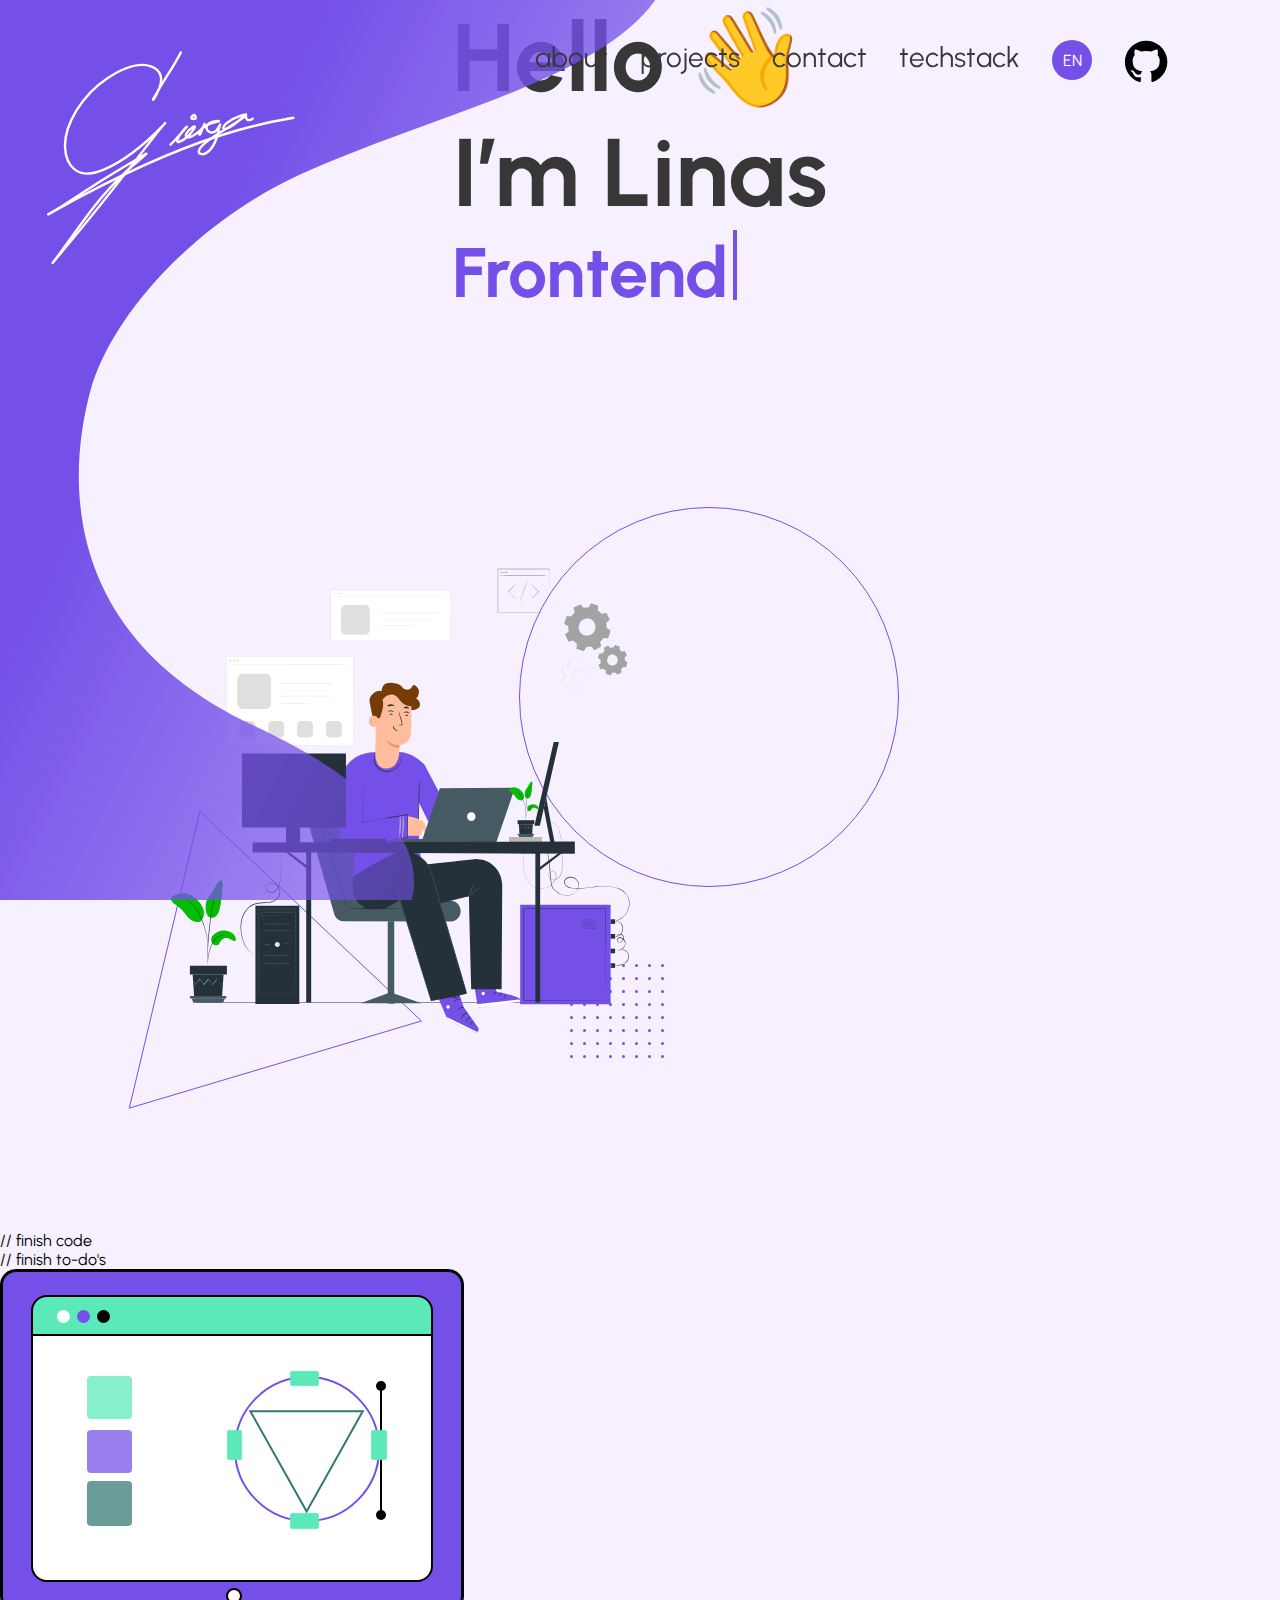
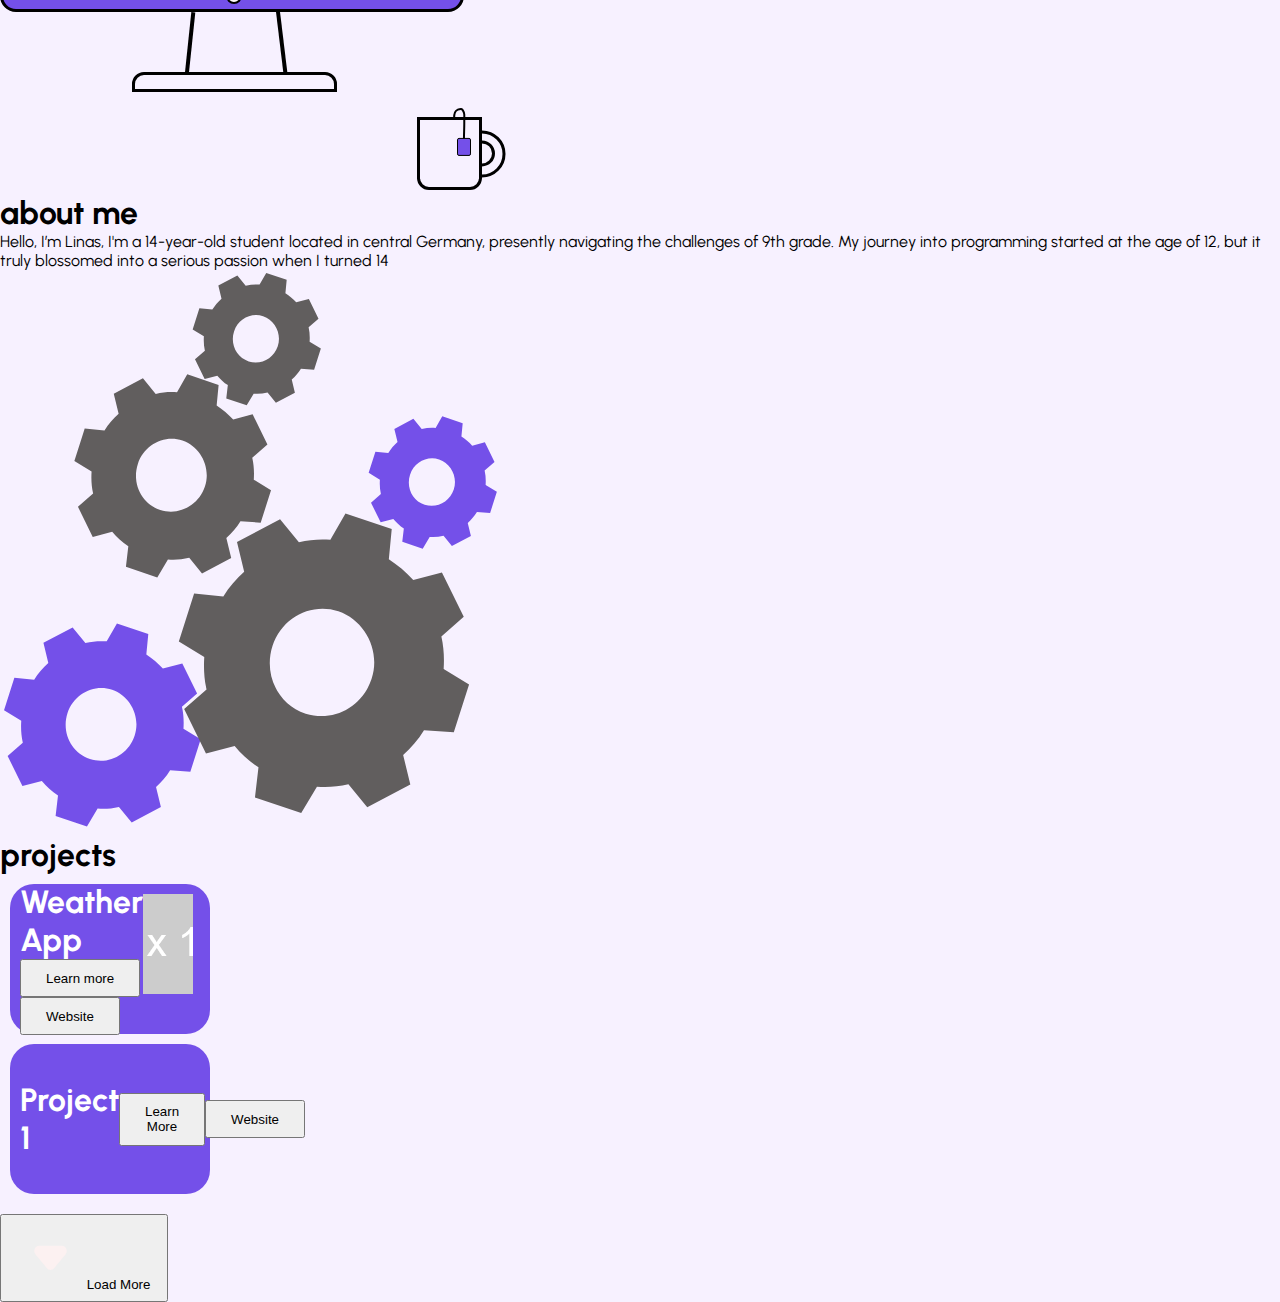
==== index.html @ 4120dc6c "fix" ====
<!DOCTYPE html>
<html lang="en">
<head>
    <meta charset="UTF-8">
    <meta name="viewport" content="width=device-width, initial-scale=1.0">
    <title>Linas Gierga</title>
    <link rel="stylesheet" href="/src/style.css">
    <link rel="stylesheet" href="/src/styles/projectSection.css">
</head>
<body>
    <svg class="backgroundSvg" xmlns="http://www.w3.org/2000/svg" width="790" height="1080" viewBox="0 0 790 1080" fill="none">
        <path d="M0 1130V730.173V-4H789.075C723.975 95.75 510.3 140.375 357.525 210.725C231.068 268.955 131.598 381.875 108.15 470.075C84.7029 558.275 63.0005 758.09 304.5 870.65C546 983.21 510.65 1089.23 460.95 1130H0Z" fill="url(#paint0_linear_227_18)"/>
        <defs>
          <linearGradient id="paint0_linear_227_18" x1="304.5" y1="165.05" x2="1593.38" y2="798.725" gradientUnits="userSpaceOnUse">
            <stop stop-color="#7450E9"/>
            <stop offset="1" stop-color="#7450E9" stop-opacity="0"/>
          </linearGradient>
        </defs>
      </svg>
    <header class="head">
        <nav class="navbar">
            <div class="logo">
                <svg width="310" height="267" viewBox="0 0 310 267" fill="none" xmlns="http://www.w3.org/2000/svg">
                    <path d="M167.271 1.67548C159.234 17.7481 148.568 32.6499 139.593 48.217C137.993 50.9913 135.895 57.5998 133.378 60.1169C129.722 63.7732 138.491 51.0887 140.386 46.2778C144.887 34.8528 143.086 23.5579 130.117 18.9963C111.531 12.459 89.5751 24.444 74.6724 34.422C59.3896 44.6546 46.905 57.9457 37.2761 73.6033C28.7449 87.4761 21.8382 103.567 22.5335 120.189C22.9638 130.473 26.2037 141.547 34.786 148.132C45.6706 156.483 60.413 152.877 71.7636 147.955C99.3915 135.976 123.402 115.205 144.264 93.833C145.406 92.6641 148.632 88.9727 147.526 90.1749C140.97 97.3014 135.141 105.206 129.235 112.851C90.4915 163.004 51.2252 212.651 10.1709 260.938C9.19803 262.082 8.2429 263.241 7.28413 264.397C5.80034 266.187 10.1784 260.758 11.5593 258.888C27.1381 237.793 41.9607 216.149 58.1008 195.466C71.623 178.139 86.2665 162.166 102.439 147.294C109.337 140.951 117.073 135.361 123.814 128.871C126.533 126.255 117.107 132.338 113.854 134.248C92.2403 146.942 70.8422 159.985 49.7709 173.562C34.5602 183.363 19.6633 193.759 3.91251 202.694C-8.41031 209.685 28.7204 189.001 41.2207 182.333C104.231 148.72 169.386 118.511 238.273 98.9456C259.609 92.8859 281.394 87.8939 303.281 84.2691C313.803 82.5265 303.559 83.9379 300.945 84.181" stroke="white" stroke-width="3" stroke-linecap="round"/>
                    <path d="M154.395 116.854C161.183 110.567 167.227 103.412 173.31 96.4534C176.707 92.5687 173.564 95.4496 172.432 96.7729C169.176 100.578 165.729 104.782 163.597 109.346C162.542 111.605 161.649 114.639 165.131 113.468C169.69 111.934 173.588 109.067 176.937 105.671C179.15 103.428 181.15 100.988 182.928 98.3865C183.255 97.907 185.162 95.5187 184.909 94.6322C184.388 92.8083 177.61 98.7584 177.192 99.2172C175.923 100.611 171.616 105.383 174.62 107.093C178.263 109.167 183.664 105.338 186.379 103.339C189.921 100.73 195.839 96.217 196.923 91.5488C197.417 89.421 194.962 95.4574 194.127 97.4759C193.39 99.257 192.608 103.122 190.948 104.329C189.663 105.264 190.678 100.941 190.692 100.911C192.775 96.3139 198.382 93.3307 202.706 91.2932C206.526 89.4927 210.54 88.8384 214.56 87.7146C216.526 87.1649 211.192 87.4715 210.981 87.491C207.425 87.8194 203.378 89.0227 200.933 91.7885C198.311 94.7533 199.287 98.7413 202.53 100.751C205.795 102.773 209.166 101.398 211.78 98.9936C213.767 97.1655 217.255 89.7518 216.317 92.2837C214.703 96.6411 214.249 101.516 212.914 105.975C210.452 114.202 206.329 123.654 198.233 127.798C194.831 129.539 187.863 129.271 190.213 123.596C191.95 119.399 196.219 115.992 199.607 113.244C205.164 108.736 211.256 104.912 217.308 101.118C225.854 95.76 234.603 90.6647 242.869 84.8709C243.319 84.5552 248.34 81.5765 247.981 80.1741C247.637 78.8268 242.394 80.7277 242.23 80.7811C236.063 82.7913 230.092 86.0893 224.848 89.8873C223.353 90.9707 216.78 97.6461 222.979 97.2362C228.381 96.8791 233.984 91.8157 237.917 88.5773C240.832 86.1766 243.579 83.5832 246.32 80.9888C247.017 80.3291 248.292 78.3027 248.588 79.2155C249.261 81.2844 247.924 83.7826 250.09 85.4461C252.697 87.4482 255.004 85.9555 257.056 84.3597" stroke="white" stroke-width="3" stroke-linecap="round"/>
                    <path d="M184.252 79.7382C182.867 80.113 181.266 81.191 180.563 82.4711C179.379 84.6312 182.834 84.9303 184.089 84.7305C186.676 84.3184 186.195 82.1652 184.856 80.6436" stroke="white" stroke-width="3" stroke-linecap="round"/>
                </svg>
                                        
            </div>
            <div class="navRight">
                <ul class="navbarList">
                    <li class="navbarItem">
                        <a href="" class="navbarLink">
                            about
                        </a>
                    </li>
                    <li class="navbarItem">
                        <a href="" class="navbarLink">
                            projects
                        </a>
                    </li>
                    <li class="navbarItem">
                        <a href="" class="navbarLink">
                            contact
                        </a>
                    </li>
                    <li class="navbarItem">
                        <a href="" class="navbarLink">
                            techstack
                        </a>
                    </li>
                </ul>
                <div class="languageChangeBtn">
                    <span>EN</span>
                </div>
                <div class="github">
                    <svg xmlns="http://www.w3.org/2000/svg" width="44" height="43" viewBox="0 0 44 43" fill="none">
                        <path d="M22.1138 0.636353C17.068 0.636562 12.1868 2.43222 8.34375 5.70203C4.5007 8.97184 1.94652 13.5024 1.13824 18.4831C0.329954 23.4638 1.32032 28.5696 3.93211 32.887C6.54391 37.2043 10.6067 40.4514 15.3936 42.0473C16.4561 42.2332 16.8545 41.5958 16.8545 41.0379C16.8545 40.5332 16.8279 38.8598 16.8279 37.0801C11.4888 38.0629 10.1076 35.7786 9.68258 34.5833C9.21099 33.4208 8.46341 32.3905 7.50445 31.5817C6.7607 31.1832 5.6982 30.2004 7.47787 30.1739C8.15742 30.2476 8.80918 30.4841 9.37792 30.8632C9.94666 31.2424 10.4156 31.7531 10.7451 32.352C11.0357 32.8741 11.4265 33.3337 11.8951 33.7045C12.3637 34.0753 12.9008 34.35 13.4758 34.5129C14.0507 34.6757 14.6521 34.7236 15.2456 34.6536C15.839 34.5836 16.4128 34.3972 16.9341 34.1051C17.0261 33.0248 17.5075 32.0147 18.2888 31.263C13.5607 30.7317 8.62008 28.8988 8.62008 20.7708C8.59022 18.6588 9.36953 16.6155 10.7982 15.0599C10.1486 13.2243 10.2246 11.21 11.0107 9.4286C11.0107 9.4286 12.7903 8.87077 16.8545 11.6067C20.3316 10.6504 24.0023 10.6504 27.4795 11.6067C31.5435 8.84423 33.3232 9.4286 33.3232 9.4286C34.1094 11.2099 34.1855 13.2243 33.5357 15.0599C34.9687 16.6129 35.7487 18.658 35.7138 20.7708C35.7138 28.9254 30.7466 30.7317 26.0185 31.263C26.5256 31.777 26.9162 32.3941 27.1637 33.0724C27.4112 33.7508 27.5098 34.4744 27.4529 35.1942C27.4529 38.0365 27.4263 40.3207 27.4263 41.038C27.4263 41.5958 27.8247 42.2599 28.8872 42.0474C33.6657 40.4384 37.7168 37.1837 40.3175 32.8642C42.9181 28.5447 43.8991 23.4415 43.0852 18.4656C42.2713 13.4897 39.7156 8.96502 35.8742 5.69919C32.0328 2.43336 27.1558 0.638977 22.1138 0.636353Z" fill="black"/>
                      </svg>
                </div>
            </div>
        </nav>
    </header>
    <div class="hero">
        <div class="description">
            <h1>Hello 👋</h1>
            <h1>I’m Linas</h1>
            <div class="dynamicTextWrapper">
                <h3 id="dynamicText"></h3>
                <div id="cursor"></div>
            </div>
        </div>        
        </div>
        <div class="vectorPerson">
            <svg width="899" height="724" viewBox="0 0 899 724" fill="none" xmlns="http://www.w3.org/2000/svg">
                <circle cx="709" cy="190" r="189.5" stroke="#7450E9"/>
                <path d="M421.435 513.965L129.319 601.122L199.897 304.563L421.435 513.965Z" stroke="#7450E9"/>
                <g clip-path="url(#clip0_275_212)">
                <mask id="mask0_275_212" style="mask-type:luminance" maskUnits="userSpaceOnUse" x="157" y="28" width="507" height="527">
                <path d="M664 28.367H157V554.633H664V28.367Z" fill="white"/>
                </mask>
                <g mask="url(#mask0_275_212)">
                <path d="M226.307 149.777H353.26V237.979H226.307V149.777Z" fill="white"/>
                <path d="M353.361 238.084V236.505V231.874V214.086C353.361 198.719 353.26 176.721 353.26 149.882L353.462 150.092H226.51L226.712 149.882V238.084L226.51 237.874L317.972 237.979L344.134 238.084H351.13H352.955H353.564H351.232H344.235L318.175 238.189L226.611 238.295H226.408V238.084V149.882V149.671H226.611H353.564H353.767V149.882C353.767 176.827 353.665 198.93 353.665 214.192V231.874V236.505C353.665 237.558 353.361 238.084 353.361 238.084Z" fill="#DFDFDF"/>
                <path d="M226.307 157.671C226.307 157.565 254.699 157.46 289.784 157.46C324.868 157.46 353.26 157.565 353.26 157.671C353.26 157.776 324.868 157.881 289.784 157.881C254.699 157.881 226.307 157.776 226.307 157.671Z" fill="#DFDFDF"/>
                <path d="M231.377 153.671C231.377 154.302 230.972 154.723 230.363 154.723C229.755 154.723 229.349 154.302 229.349 153.671C229.349 153.039 229.755 152.618 230.363 152.618C230.972 152.618 231.377 153.145 231.377 153.671Z" fill="#DFDFDF"/>
                <path d="M233.81 152.618C234.37 152.618 234.824 153.09 234.824 153.671C234.824 154.252 234.37 154.723 233.81 154.723C233.251 154.723 232.796 154.252 232.796 153.671C232.796 153.09 233.251 152.618 233.81 152.618Z" fill="#DFDFDF"/>
                <path d="M238.272 153.671C238.272 154.302 237.867 154.723 237.258 154.723C236.65 154.723 236.244 154.302 236.244 153.671C236.244 153.039 236.65 152.618 237.258 152.618C237.867 152.618 238.272 153.145 238.272 153.671Z" fill="#DFDFDF"/>
                <path d="M237.258 172.828C237.258 169.514 239.945 166.828 243.258 166.828H265.126C268.44 166.828 271.126 169.514 271.126 172.828V195.982C271.126 199.296 268.44 201.982 265.126 201.982H243.258C239.945 201.982 237.258 199.296 237.258 195.982V172.828Z" fill="#DFDFDF"/>
                <path d="M335.919 176.827C335.919 176.932 322.737 177.037 306.412 177.037C290.086 177.037 276.904 176.932 276.904 176.827C276.904 176.721 290.086 176.616 306.412 176.616C322.737 176.616 335.919 176.721 335.919 176.827Z" fill="#DFDFDF"/>
                <path d="M335.919 183.352C335.919 183.458 322.737 183.563 306.412 183.563C290.086 183.563 276.904 183.458 276.904 183.352C276.904 183.247 290.086 183.142 306.412 183.142C322.737 183.142 335.919 183.247 335.919 183.352Z" fill="#DFDFDF"/>
                <path d="M335.919 189.878C335.919 189.983 322.737 190.089 306.412 190.089C290.086 190.089 276.904 189.983 276.904 189.878C276.904 189.773 290.086 189.668 306.412 189.668C322.737 189.668 335.919 189.773 335.919 189.878Z" fill="#DFDFDF"/>
                <path d="M311.787 196.404C311.382 196.509 310.875 196.509 310.368 196.509L306.616 196.614C303.473 196.614 299.112 196.72 294.347 196.72C289.581 196.72 285.221 196.72 281.976 196.614L278.224 196.509C277.717 196.509 277.311 196.509 276.906 196.404C277.311 196.299 277.818 196.299 278.224 196.299L281.976 196.193C285.119 196.088 289.479 196.088 294.347 196.088C299.214 196.088 303.473 196.088 306.616 196.193L310.368 196.299C310.875 196.299 311.382 196.299 311.787 196.404Z" fill="#DFDFDF"/>
                <path d="M239.388 217.876C239.388 215.667 241.179 213.876 243.388 213.876H251.307C253.517 213.876 255.307 215.667 255.307 217.876V226.401C255.307 228.61 253.517 230.401 251.307 230.401H243.388C241.179 230.401 239.388 228.61 239.388 226.401V217.876Z" fill="#DFDFDF"/>
                <path d="M268.287 217.876C268.287 215.667 270.077 213.876 272.287 213.876H280.206C282.416 213.876 284.206 215.667 284.206 217.876V226.401C284.206 228.61 282.416 230.401 280.206 230.401H272.287C270.077 230.401 268.287 228.61 268.287 226.401V217.876Z" fill="#DFDFDF"/>
                <path d="M297.084 217.876C297.084 215.667 298.875 213.876 301.084 213.876H309.004C311.213 213.876 313.004 215.667 313.004 217.876V226.401C313.004 228.61 311.213 230.401 309.004 230.401H301.084C298.875 230.401 297.084 228.61 297.084 226.401V217.876Z" fill="#DFDFDF"/>
                <path d="M325.983 217.876C325.983 215.667 327.774 213.876 329.983 213.876H337.903C340.112 213.876 341.903 215.667 341.903 217.876V226.401C341.903 228.61 340.112 230.401 337.903 230.401H329.983C327.774 230.401 325.983 228.61 325.983 226.401V217.876Z" fill="#DFDFDF"/>
                <path d="M584.655 171.827C584.553 172.353 584.25 172.88 583.946 173.301C582.525 175.511 579.99 176.564 577.455 176.143C576.341 175.932 575.224 175.406 574.313 174.564C573.806 174.143 573.398 173.616 573.095 173.09C572.688 172.459 572.487 171.827 572.285 171.196C571.878 169.827 571.98 168.249 572.487 166.88C572.994 165.512 573.905 164.354 575.123 163.617C575.73 163.196 576.341 162.986 576.948 162.775C577.557 162.565 578.166 162.565 578.876 162.565C581.106 162.67 583.133 163.933 584.349 165.933C585.161 167.196 585.466 168.775 585.263 170.354C585.059 170.88 584.857 171.406 584.655 171.827C584.655 171.827 584.857 171.301 584.96 170.248C585.06 168.775 584.757 167.301 584.046 166.038C582.932 164.144 580.903 162.986 578.772 162.986C578.165 162.986 577.557 163.091 576.948 163.196C573.603 164.144 571.674 167.722 572.588 171.196C572.791 171.827 572.994 172.459 573.399 172.985C573.703 173.511 574.11 174.037 574.515 174.458C576.138 175.932 578.369 176.458 580.397 175.827C581.815 175.406 583.031 174.564 583.842 173.301C584.147 172.88 584.453 172.353 584.655 171.827Z" fill="#DFDFDF"/>
                <path d="M587.87 157.469L587.881 157.261L588.019 156.537L588.559 153.853L588.553 153.957C587.168 153.353 585.29 152.511 583.119 151.444L583.22 151.45L581.046 154.456L581.041 154.56L580.94 154.554C579.635 154.373 578.324 154.296 577.104 154.432L577.003 154.426L577.008 154.323L575.044 151.177L575.246 151.189L569.675 153.37L569.782 153.272L570.303 156.959L570.298 157.063L570.192 157.16C569.141 157.935 568.187 158.818 567.423 159.924L567.317 160.022L567.216 160.016C566.118 159.741 564.913 159.567 563.714 159.288L563.921 159.196L561.515 164.8L561.424 164.586L564.343 166.847L564.439 166.956L564.434 167.061C564.265 168.409 564.201 169.659 564.335 171.025L564.329 171.128L564.223 171.228L561.189 173.243L561.2 173.034L563.335 178.802L563.139 178.685C564.258 178.543 565.484 178.3 566.704 178.164L566.805 178.17L566.9 178.28C567.654 179.369 568.514 180.36 569.586 181.153L569.676 181.367L569.671 181.473L569.666 181.577L569.655 181.785L569.528 182.3L569.38 183.23L569.084 185.095L568.993 184.88L574.433 187.289L574.226 187.381L576.4 184.374L576.506 184.277L576.607 184.283C577.912 184.463 579.122 184.534 580.443 184.403L580.544 184.409L580.639 184.52L582.604 187.664L582.407 187.549C584.365 186.829 586.222 186.102 587.978 185.368L587.866 185.571L587.345 181.883L587.35 181.78L587.456 181.681C588.506 180.907 589.461 180.024 590.225 178.919L590.331 178.821L590.431 178.827C591.631 179.107 592.83 179.385 593.933 179.555L593.727 179.647L596.133 174.042L596.223 174.258L593.304 171.997L593.203 171.991L593.209 171.886C593.378 170.537 593.446 169.183 593.308 167.921L593.313 167.818L593.414 167.824L596.448 165.809L596.443 165.913L594.307 160.145L594.408 160.151C592.981 160.381 591.761 160.517 590.843 160.672C590.28 159.805 589.611 159.033 588.937 158.367L588.359 157.811L587.87 157.469L588.168 157.591C588.263 157.7 588.46 157.817 588.751 158.043C589.526 158.715 590.195 159.486 590.763 160.251L590.662 160.245C591.681 160.096 592.8 159.953 594.228 159.723L594.127 159.717L594.122 159.82L596.257 165.588L596.252 165.691L596.146 165.791L593.111 167.806L593.218 167.708C593.351 169.074 593.282 170.428 593.113 171.775L593.018 171.666L595.937 173.927L596.032 174.036L596.027 174.142L593.62 179.746L593.615 179.85L593.514 179.844C592.416 179.57 591.212 179.396 590.012 179.116L590.118 179.018C589.254 180.116 588.299 181 587.249 181.774L587.36 181.572L587.882 185.259L587.877 185.362L587.771 185.462L582.201 187.641L582.094 187.74L581.999 187.629L580.034 184.485L580.231 184.6C578.91 184.732 577.599 184.655 576.294 184.474L576.501 184.38L574.327 187.387L574.221 187.486L574.12 187.48L568.686 184.966L568.585 184.96L568.59 184.857L568.887 182.994L569.035 182.062L569.162 181.547L569.172 181.338L569.178 181.235L569.183 181.129C569.363 181.559 569.178 181.235 569.273 181.344C568.307 180.452 567.346 179.454 566.598 178.262L566.794 178.377C565.574 178.514 564.348 178.756 563.229 178.899L563.027 178.887L562.932 178.778L560.797 173.01L560.701 172.901L560.807 172.802C561.852 172.133 562.902 171.358 563.841 170.787L563.73 170.99C563.597 169.624 563.665 168.269 563.834 166.92L563.924 167.136L561.005 164.875L560.91 164.765L560.915 164.659L563.322 159.055L563.327 158.952L563.428 158.958C564.627 159.237 565.826 159.515 566.93 159.686L566.723 159.777C567.587 158.68 568.542 157.795 569.592 157.022L569.486 157.119L568.965 153.432L568.97 153.328L569.071 153.334C571.028 152.614 572.885 151.887 574.641 151.153L574.742 151.159L574.837 151.27L576.802 154.415L576.701 154.409C578.022 154.278 579.332 154.355 580.638 154.537L580.537 154.531L582.711 151.524L582.716 151.42L582.817 151.426L588.246 154.042L588.347 154.048L587.806 156.734L587.669 157.457L587.87 157.469Z" fill="#DFDFDF"/>
                <path d="M606.05 163.83C605.111 163.258 604.262 162.473 603.615 161.675L600.723 162.471L598.47 157.902L600.795 155.886C600.536 154.751 600.483 153.709 600.526 152.557L597.922 151.04L599.494 146.14L602.438 146.386C602.996 145.412 603.76 144.531 604.535 143.86L603.778 140.873L608.209 138.523L610.15 140.918C611.248 140.644 612.256 140.585 613.37 140.623L614.952 137.918L619.684 139.52L619.434 142.565C620.372 143.137 621.221 143.924 621.868 144.721L624.76 143.924L627.013 148.493L624.688 150.511C624.948 151.644 625 152.686 624.957 153.837L627.562 155.357L625.989 160.255L623.045 160.011C622.487 160.983 621.718 161.759 620.948 162.537L621.705 165.521L617.274 167.871L615.334 165.479C614.235 165.753 613.227 165.812 612.113 165.772L610.531 168.477L605.799 166.874L606.05 163.83ZM610.827 158.325C613.607 159.312 616.658 157.669 617.524 154.797C618.491 151.92 616.916 148.773 614.142 147.891C611.362 146.906 608.311 148.547 607.445 151.419C606.478 154.297 607.946 157.345 610.827 158.325Z" fill="#A3A3A3"/>
                <path d="M576.959 136.855C575.495 135.897 574.223 134.718 573.146 133.423L568.556 134.632L565.063 127.524L568.645 124.388C568.254 122.634 568.169 120.969 568.281 119.185L564.213 116.709L566.657 109.042L571.331 109.499C572.265 107.98 573.412 106.659 574.67 105.54L573.52 100.803L580.414 97.1588L583.431 100.846C585.129 100.433 586.742 100.338 588.466 100.447L590.882 96.229L598.287 98.7202L597.824 103.554C599.288 104.512 600.555 105.586 601.732 106.876L606.322 105.666L609.816 112.774L606.233 115.909C606.625 117.663 606.709 119.329 606.597 121.112L610.665 123.59L608.221 131.255L603.452 130.91C602.518 132.428 601.371 133.748 600.113 134.866L601.263 139.606L594.369 143.249L591.352 139.561C589.654 139.975 588.041 140.07 586.317 139.962L583.8 144.184L576.395 141.694L576.959 136.855ZM584.513 128.262C588.931 129.674 593.559 127.208 595.052 122.732C596.544 118.256 594.074 113.386 589.751 111.864C585.332 110.452 580.704 112.918 579.212 117.394C577.724 121.974 580.094 126.849 584.513 128.262Z" fill="#A3A3A3"/>
                <path d="M531.418 91.8873C531.621 91.6768 531.724 91.4663 531.925 91.2558L533.446 89.677C534.766 88.3087 536.591 86.5194 538.619 84.5196V84.7301C536.591 82.7303 534.766 80.941 533.446 79.678L531.925 78.0992C531.724 77.8887 531.521 77.6782 531.418 77.4677C531.621 77.5729 531.824 77.7834 532.028 77.9939L533.649 79.4675C534.967 80.7305 536.894 82.5198 538.922 84.5196L539.023 84.6249L538.922 84.7301C536.894 86.7299 535.07 88.5192 533.649 89.8875L532.028 91.4663C531.925 91.5716 531.621 91.6768 531.418 91.8873Z" fill="#7D7D7D"/>
                <path d="M515.601 77.3624C515.398 77.5729 515.297 77.7834 515.094 77.9939L513.573 79.5727C512.255 80.941 510.43 82.7303 508.402 84.7301V84.4143C510.43 86.4141 512.255 88.2034 513.573 89.4665L515.094 91.0453C515.297 91.2558 515.5 91.4663 515.601 91.6768C515.398 91.5716 515.195 91.361 514.993 91.1505C514.587 90.7295 513.979 90.2033 513.37 89.677C512.052 88.414 510.125 86.6246 508.097 84.6248L507.996 84.5196L508.097 84.4143C510.125 82.4145 511.951 80.6252 513.37 79.2569L514.993 77.7834C515.195 77.6781 515.398 77.4676 515.601 77.3624Z" fill="#7D7D7D"/>
                <path d="M519.657 95.2554C519.556 95.2554 521.178 90.4138 523.409 84.4144C525.64 78.4149 527.364 73.6785 527.465 73.6785C527.567 73.6785 525.944 78.5202 523.713 84.5196C521.483 90.519 519.759 95.2554 519.657 95.2554Z" fill="#7D7D7D"/>
                <path d="M549.469 104.833V102.518V93.6766C549.469 86.0984 549.469 75.2573 549.366 62.1007L549.469 62.3112H497.957L498.159 62.1007V105.675L497.957 105.465L535.17 105.57H545.717H548.556H545.817L535.273 105.675L497.957 105.781H497.755V105.57V61.9954V61.7849H497.957H549.469H549.57V61.9954C549.57 75.1521 549.469 85.9931 549.469 93.6766V102.518V104.833Z" fill="#7D7D7D"/>
                <path d="M549.873 68.5211C549.873 68.6264 538.212 68.7316 523.915 68.7316C509.618 68.7316 497.957 68.6264 497.957 68.5211C497.957 68.4159 509.516 68.3106 523.915 68.3106C538.315 68.3106 549.873 68.4159 549.873 68.5211Z" fill="#7D7D7D"/>
                <path d="M502.115 65.3635C502.115 65.7846 501.811 66.1003 501.405 66.1003C500.998 66.1003 500.695 65.7846 500.695 65.3635C500.695 64.9425 500.998 64.6268 501.405 64.6268C501.811 64.6268 502.115 64.9425 502.115 65.3635Z" fill="#7D7D7D"/>
                <path d="M503.94 64.6268C504.333 64.6268 504.65 64.9562 504.65 65.3635C504.65 65.7698 504.333 66.1003 503.94 66.1003C503.548 66.1003 503.23 65.7698 503.23 65.3635C503.23 64.9562 503.548 64.6268 503.94 64.6268Z" fill="#7D7D7D"/>
                <path d="M507.185 65.3635C507.185 65.7846 506.881 66.1003 506.475 66.1003C506.068 66.1003 505.765 65.7846 505.765 65.3635C505.765 64.9425 506.068 64.6268 506.475 64.6268C506.881 64.6268 507.185 64.9425 507.185 65.3635Z" fill="#7D7D7D"/>
                <path d="M330.85 83.0461H449.894V133.252H330.85V83.0461Z" fill="white"/>
                <path d="M449.894 133.252V132.41V129.778V119.779C449.894 111.149 449.894 98.6235 449.791 83.046L449.894 83.1513L330.85 83.2566L331.053 83.046V133.252L330.85 133.041L416.229 133.147L440.97 133.252H416.229L330.749 133.357H330.546V133.147V82.9408V82.7303H330.749H449.791H449.894V83.046C449.894 98.6235 449.894 111.149 449.791 119.779V129.778V132.305C449.791 132.831 449.894 133.252 449.894 133.252Z" fill="#DFDFDF"/>
                <path d="M331.053 89.8875C331.053 89.7823 357.62 89.677 390.474 89.677C423.327 89.677 449.894 89.7823 449.894 89.8875C449.894 89.9928 423.327 90.098 390.474 90.098C357.62 90.098 331.053 89.9928 331.053 89.8875Z" fill="#DFDFDF"/>
                <path d="M336.021 86.8352C336.021 87.3614 335.616 87.6772 335.109 87.6772C334.602 87.6772 334.196 87.2562 334.196 86.8352C334.196 86.3089 334.602 85.8879 335.109 85.8879C335.616 85.8879 336.021 86.3089 336.021 86.8352Z" fill="#EBEBEB"/>
                <path d="M338.961 86.8352C338.961 87.3614 338.556 87.6772 338.049 87.6772C337.542 87.6772 337.136 87.2562 337.136 86.8352C337.136 86.3089 337.542 85.8879 338.049 85.8879C338.556 85.8879 338.961 86.3089 338.961 86.8352Z" fill="#EBEBEB"/>
                <path d="M340.989 85.8879C341.493 85.8879 341.902 86.312 341.902 86.8352C341.902 87.3583 341.493 87.7824 340.989 87.7824C340.485 87.7824 340.077 87.3583 340.077 86.8352C340.077 86.312 340.485 85.8879 340.989 85.8879Z" fill="#EBEBEB"/>
                <path d="M340.99 102.992C340.99 100.231 343.229 97.992 345.99 97.992H364.788C367.549 97.992 369.788 100.231 369.788 102.992V122.779C369.788 125.54 367.549 127.779 364.788 127.779H345.99C343.229 127.779 340.99 125.54 340.99 122.779V102.992Z" fill="#DFDFDF"/>
                <path d="M441.68 105.991C441.68 106.097 426.875 106.202 408.623 106.202C390.371 106.202 375.567 106.097 375.567 105.991C375.567 105.886 390.371 105.781 408.623 105.781C426.875 105.781 441.68 105.886 441.68 105.991Z" fill="#DFDFDF"/>
                <path d="M441.68 112.096C441.68 112.201 426.875 112.306 408.623 112.306C390.371 112.306 375.567 112.201 375.567 112.096C375.567 111.991 390.371 111.885 408.623 111.885C426.875 111.885 441.68 111.991 441.68 112.096Z" fill="#DFDFDF"/>
                <path d="M417.75 118.201H416.532L411.969 118.306L396.963 118.411L381.956 118.306L377.393 118.201L381.956 118.095H396.963H411.969L416.532 118.201H417.75Z" fill="#DFDFDF"/>
                <path d="M636.166 495.743C636.166 495.849 534.967 496.06 410.145 496.06C285.322 496.06 184.125 495.953 184.125 495.743C184.125 495.533 285.322 495.427 410.145 495.427C534.967 495.427 636.166 495.533 636.166 495.743Z" fill="#253138"/>
                <path d="M493.563 462.58L496.205 484.769C496.205 484.769 519.453 488.913 520.402 492.926L477.911 500.749L472.31 466.442L493.563 462.58Z" fill="#7450E9"/>
                <path d="M482.538 484.988C481.7 485.456 481.335 486.347 481.675 487.207C482.015 488.066 482.981 488.396 483.835 488.028C484.673 487.561 485.121 486.552 484.781 485.692C484.342 484.85 483.294 484.639 482.456 485.107" fill="white"/>
                <path d="M477.212 500.754L476.71 497.302L518.481 492.548C518.481 492.548 520.504 493.056 520.504 494.467L477.212 500.754Z" fill="white"/>
                <path d="M496.811 484.649C496.842 484.846 495.868 485.127 494.889 486.017C493.91 486.907 493.558 487.887 493.344 487.823C493.13 487.761 493.236 486.522 494.397 485.497C495.559 484.472 496.779 484.453 496.811 484.649Z" fill="#253138"/>
                <path d="M501.564 485.887C501.595 486.087 500.777 486.66 500.233 487.696C499.69 488.732 499.637 489.674 499.441 489.712C499.245 489.75 498.956 488.565 499.664 487.29C500.372 486.014 501.532 485.686 501.564 485.887Z" fill="#253138"/>
                <path d="M504.959 491.254C504.765 491.292 504.317 490.335 504.728 489.102C505.139 487.87 505.935 487.189 506.064 487.372C506.192 487.555 505.703 488.281 505.358 489.29C505.013 490.302 505.235 491.093 504.959 491.254Z" fill="#253138"/>
                <path d="M495.751 479.348C495.681 479.559 494.734 479.412 493.549 479.701C492.362 479.991 491.52 480.525 491.39 480.346C491.259 480.168 492.055 479.343 493.443 479.021C494.829 478.699 495.822 479.138 495.751 479.348Z" fill="#253138"/>
                <path d="M494.385 466.307L494.782 470.233L473.585 473.241L472.947 469.751L494.385 466.307Z" fill="black"/>
                <path d="M495.229 474.483C494.566 474.804 493.771 474.946 493.045 474.874C492.234 474.918 491.492 474.748 490.749 474.577C490.32 474.452 489.891 474.327 489.446 474.103C489.232 474.04 488.902 473.897 488.772 473.718C488.426 473.476 488.347 472.985 488.499 472.654C488.649 472.324 489.016 472.056 489.314 472.003C489.61 471.95 489.81 471.914 490.123 471.959C490.635 471.968 491.065 472.094 491.494 472.219C492.236 472.39 493.011 472.757 493.686 473.141C494.821 473.848 495.245 474.581 495.261 474.68C495.277 474.778 494.569 474.197 493.45 473.588C492.792 473.301 492.133 473.015 491.39 472.845C490.961 472.719 490.548 472.692 490.135 472.665C489.623 472.655 489.224 472.727 489.158 472.941C489.09 473.155 489.174 473.039 489.189 473.138C489.303 473.218 489.535 473.379 489.749 473.442C490.178 473.567 490.523 473.809 490.935 473.836C491.679 474.006 492.422 474.177 493.148 474.249C493.776 474.339 494.503 474.411 495.229 474.483Z" fill="#253138"/>
                <path d="M495.071 475.016C494.59 474.483 494.27 473.709 494.162 472.995C494.038 472.181 494.011 471.346 494.08 470.493C494.116 470.067 494.232 469.521 494.363 469.074C494.464 468.425 494.984 467.9 495.551 467.684C495.939 467.606 496.261 467.75 496.517 468.119C496.661 468.405 496.787 468.589 496.833 468.894C497.009 469.384 497.087 469.893 497.066 470.421C497.095 471.255 496.929 472.13 496.537 472.836C495.933 474.111 495.105 474.591 495.09 474.488C495.074 474.386 495.691 473.844 496.101 472.608C496.397 471.919 496.482 471.169 496.47 470.436C496.504 470.009 496.442 469.604 496.284 469.215C496.109 468.725 495.965 468.438 495.771 468.477C495.578 468.515 495.237 468.899 495.104 469.346C494.972 469.791 494.841 470.237 494.805 470.664C494.72 471.416 494.637 472.166 494.745 472.878C494.849 474.221 495.168 474.997 495.071 475.016Z" fill="#253138"/>
                <path d="M307.833 314.498L334.298 407.226C335.515 411.331 339.165 414.173 343.221 414.173L450.705 414.488C456.181 414.488 460.642 409.857 460.642 404.174V403.647C460.338 398.174 455.978 393.859 450.705 393.859H409.638L376.785 298.71H319.189C312.7 298.71 307.326 304.183 307.326 311.025C307.326 312.182 307.528 313.34 307.833 314.498Z" fill="#455A63"/>
                <path d="M398.788 401.543C398.788 401.754 387.837 401.963 374.351 401.963C360.865 401.963 349.914 401.754 349.914 401.543C349.914 401.333 360.865 401.122 374.351 401.122C387.837 401.122 398.788 401.333 398.788 401.543Z" fill="#253138"/>
                <path d="M315.742 301.657C315.945 301.552 323.246 323.76 332.067 351.337C340.889 378.913 347.886 401.121 347.683 401.228C347.48 401.332 340.179 379.124 331.358 351.547C322.536 323.971 315.539 301.763 315.742 301.657Z" fill="#253138"/>
                <path d="M394.225 496.69L387.736 496.481V414.174H394.225V496.69Z" fill="#455A63"/>
                <path d="M360.561 496.27H421.502L393.921 486.376H387.33L360.561 496.27Z" fill="#455A63"/>
                <path d="M345.046 277.449L355.085 329.76L353.26 368.914L421.096 357.231L418.46 322.918L418.359 294.5L434.988 327.97L447.967 301.973L424.24 257.345C419.88 252.714 414.607 249.136 408.726 246.925C405.582 245.768 402.337 245.136 398.991 245.031C391.386 247.557 383.173 247.557 375.568 245.031C374.655 245.136 373.337 245.241 371.613 245.452H371.309C356.91 247.346 345.858 259.661 345.148 274.712L345.046 277.449Z" fill="#7450E9"/>
                <path d="M371.715 245.557C371.715 245.557 343.83 245.768 340.382 276.291L339.875 298.71L363.907 298.499L371.715 245.557Z" fill="#7450E9"/>
                <path d="M418.157 327.97C417.954 327.97 418.053 315.55 418.359 300.289C418.663 285.027 419.17 272.607 419.373 272.607C419.574 272.607 419.475 285.027 419.171 300.289C418.867 315.55 418.36 327.97 418.157 327.97Z" fill="#253138"/>
                <path d="M400.715 245.557C400.715 245.557 400.816 245.768 400.918 246.083C401.121 246.61 401.222 247.136 401.323 247.662C401.729 249.662 401.628 251.662 401.121 253.556C400.309 256.398 398.687 258.924 396.558 260.924C393.921 263.345 390.474 264.713 386.925 264.713C383.376 264.818 379.928 263.345 377.393 260.713C375.365 258.503 374.148 255.767 373.844 252.714C373.641 250.714 373.844 248.715 374.554 246.82C374.757 246.294 374.959 245.873 375.264 245.346C375.466 245.031 375.568 244.925 375.568 244.925C375.568 244.925 375.264 245.662 374.858 246.925C374.351 248.82 374.148 250.714 374.452 252.609C374.858 255.451 376.075 258.082 378.001 260.187C380.435 262.608 383.68 263.976 387.026 263.976C390.372 263.976 393.718 262.713 396.253 260.398C398.383 258.503 400.005 256.082 400.816 253.346C401.323 251.451 401.526 249.557 401.323 247.662C400.918 246.294 400.614 245.557 400.715 245.557Z" fill="#253138"/>
                <path d="M453.747 471.536L463.786 500.27L478.083 520.584C479.097 521.951 478.693 523.952 477.373 525.004L477.272 525.108C476.461 525.635 475.447 525.741 474.534 525.32C468.754 522.794 447.663 513.637 447.055 511.532C446.345 509.006 432.757 478.167 432.757 478.167L453.747 471.536Z" fill="#7450E9"/>
                <path d="M477.272 525.11L446.345 509.638L446.852 510.795C447.258 511.848 447.968 512.69 448.88 513.216C451.415 514.69 458.513 518.374 474.433 525.32C475.346 525.742 476.36 525.742 477.272 525.11Z" fill="white"/>
                <path d="M448.475 498.165C449.387 498.375 449.894 499.323 449.794 500.27C449.591 501.217 448.677 501.849 447.766 501.638C446.852 501.428 446.245 500.375 446.345 499.428C446.649 498.48 447.663 497.954 448.577 498.27" fill="white"/>
                <path d="M466.321 515.216C466.625 514.057 467.233 513.004 467.943 512.058C469.261 510.585 470.884 510.373 470.884 510.164C470.884 509.953 470.478 510.058 469.768 510.164C467.943 510.69 466.625 512.163 466.321 514.057C466.118 514.795 466.219 515.216 466.321 515.216Z" fill="#253138"/>
                <path d="M469.667 518.268C469.87 518.374 470.377 517.11 471.594 516.058C472.405 515.531 473.216 515.005 474.129 514.584C474.129 514.375 472.608 514.375 471.188 515.531C469.769 516.689 469.566 518.163 469.667 518.268Z" fill="#253138"/>
                <path d="M460.845 511.848C461.048 511.953 461.859 509.953 463.684 508.269C465.511 506.585 467.436 505.848 467.335 505.638C467.233 505.427 465.104 505.848 463.177 507.743C461.251 509.637 460.642 511.742 460.845 511.848Z" fill="#253138"/>
                <path d="M457.093 503.322C457.196 503.427 458.513 502.164 460.441 501.323C462.366 500.481 464.09 500.27 464.09 500.165C464.09 500.058 462.266 499.849 460.135 500.797C458.006 501.744 456.992 503.216 457.093 503.322Z" fill="#253138"/>
                <path d="M453.95 495.007C454.052 495.112 455.268 493.534 457.398 492.797C459.527 492.06 461.352 492.481 461.352 492.271C461.352 492.06 460.947 491.955 460.136 491.85C458.108 491.534 455.978 492.271 454.559 493.849C454.052 494.481 453.849 494.902 453.95 495.007Z" fill="#253138"/>
                <path d="M456.689 491.219C456.587 490.798 456.485 490.482 456.282 490.167C455.775 489.219 455.168 488.377 454.357 487.64C453.85 487.114 453.14 486.692 452.43 486.588C451.923 486.588 451.415 486.903 451.212 487.325C451.009 487.745 451.009 488.271 451.212 488.797C452.023 490.798 454.154 491.745 456.182 491.219C458.108 490.693 459.528 489.007 459.731 486.902C459.832 486.375 459.628 485.85 459.324 485.535C458.919 485.22 458.413 485.113 457.906 485.43C457.297 485.85 456.79 486.483 456.486 487.114C455.979 488.061 455.675 489.007 455.472 490.059C455.371 490.481 455.371 490.798 455.472 491.219C455.776 489.85 456.283 488.588 456.993 487.325C457.297 486.692 457.702 486.271 458.31 485.849C458.513 485.745 458.818 485.746 459.122 485.956C459.325 486.272 459.426 486.587 459.324 486.902C459.02 488.692 457.804 490.165 456.182 490.585C454.458 491.007 452.734 490.167 452.024 488.588C451.822 488.271 451.822 487.851 451.923 487.535C452.024 487.218 452.329 487.114 452.531 487.114C453.14 487.218 453.748 487.534 454.154 487.954C455.269 488.902 456.08 490.06 456.689 491.219Z" fill="#253138"/>
                <path d="M474.434 352.177C448.678 354.915 414.505 358.6 414.505 358.6L419.171 402.173C419.171 402.173 469.364 388.385 469.06 389.542C468.754 390.701 471.392 482.271 471.392 482.271H501.609L502.216 378.598C502.42 364.177 491.368 352.388 477.476 352.177C476.359 352.072 475.448 352.072 474.434 352.177Z" fill="#253138"/>
                <path d="M352.753 369.756V383.228C352.753 392.385 362.792 402.174 371.715 402.174H378.61C383.984 402.174 392.502 398.069 396.862 394.806L399.498 392.806L431.034 494.06C431.034 494.06 467.031 487.324 467.031 486.166C467.031 485.008 442.593 403.226 431.338 365.23C426.775 349.758 410.754 340.706 395.949 345.969C395.442 346.179 394.935 346.39 394.428 346.6C378.204 353.442 352.753 369.756 352.753 369.756Z" fill="#253138"/>
                <path d="M466.929 486.271C466.828 486.165 466.828 486.061 466.828 485.955C466.726 485.639 466.625 485.324 466.422 484.903C466.118 483.956 465.611 482.587 465.004 480.693C463.786 477.009 462.163 471.746 460.135 465.114C456.079 451.957 450.705 433.644 444.824 413.436C441.883 403.332 439.147 393.648 436.612 384.912C435.394 380.492 434.177 376.387 433.063 372.491C432.453 370.493 431.946 368.703 431.439 366.809C430.932 365.019 430.425 363.335 429.817 361.651C428.701 358.808 426.979 356.283 424.747 354.178C423.124 352.6 421.299 351.126 419.374 349.862C417.853 348.809 416.635 347.968 415.722 347.442L414.811 346.811C414.708 346.704 414.607 346.704 414.505 346.6C414.607 346.6 414.708 346.704 414.811 346.811L415.825 347.337C416.736 347.863 417.953 348.6 419.474 349.652C421.402 350.914 423.226 352.284 424.951 353.863C427.282 355.968 429.007 358.494 430.222 361.44C430.831 363.125 431.439 364.809 431.946 366.598C432.453 368.388 433.063 370.282 433.57 372.282L437.219 384.702C439.754 393.438 442.593 403.121 445.534 413.225C451.415 433.434 456.688 451.643 460.541 465.01L465.205 480.693L466.525 484.903C466.625 485.324 466.726 485.745 466.828 485.955C466.929 486.165 466.929 486.271 466.929 486.271Z" fill="#455A63"/>
                <path d="M474.534 376.493C474.737 376.598 473.013 379.334 471.595 382.914C470.174 386.492 469.567 389.65 469.262 389.65C468.957 389.65 469.363 386.386 470.884 382.598C472.405 378.808 474.332 376.387 474.534 376.493Z" fill="#455A63"/>
                <path d="M480.314 380.702C480.416 380.912 477.779 382.07 475.143 384.28C472.506 386.491 470.681 388.806 470.478 388.701C470.276 388.596 471.797 385.965 474.636 383.649C477.475 381.334 480.213 380.492 480.314 380.702Z" fill="#455A63"/>
                <path d="M431.237 494.165C431.035 494.27 422.515 467.115 412.274 433.644C402.032 400.174 393.82 372.913 394.022 372.913C394.225 372.913 402.743 399.963 412.985 433.434C423.227 466.905 431.439 494.059 431.237 494.165Z" fill="#455A63"/>
                <path d="M407.095 309.06C407.095 309.06 422.016 311.689 423.909 315.558C425.802 319.427 430.595 328.804 429.283 328.736C428.485 328.631 427.607 328.309 427.066 327.721L421.877 321.81C421.877 321.81 422.096 329.114 419.884 328.926C417.673 328.74 404.796 328.776 404.796 328.776L407.095 309.06Z" fill="#FFBD9D"/>
                <path d="M339.922 292.486L339.031 327.204C339.269 334.471 345.199 340.242 352.275 340.03C352.982 340.05 353.691 339.967 354.302 339.777L407.456 330.099L407.863 307.812L362.024 315.625L361.956 291.977L339.922 292.486Z" fill="#7450E9"/>
                <path d="M369.155 337.44C369.359 337.34 369.661 337.349 369.864 337.252L371.889 336.789L379.676 335.346L407.282 330.308L406.973 330.611L407.496 307.567L407.889 307.995L398.588 309.603L362.195 315.74L361.79 315.833L361.8 315.416C362.338 304.997 362.836 296.351 363.177 290.203C363.346 287.183 363.499 284.892 363.64 283.122C363.656 282.391 363.771 281.769 363.783 281.248C363.788 281.04 363.792 280.83 363.898 280.625L363.883 281.251L363.841 283.128C363.803 284.796 363.648 287.192 363.58 290.215C363.339 296.366 362.942 305.015 362.404 315.434L362.008 315.109L398.403 308.867L407.704 307.26L408.109 307.166L408.097 307.688L407.575 330.734L407.568 331.047L407.266 331.038L379.767 335.767L371.983 337.105L369.86 337.46L369.155 337.44Z" fill="#253138"/>
                <path d="M402.37 331.819C402.296 330.659 402.318 329.503 402.435 328.348C402.571 326.246 402.722 323.303 402.783 320.043C402.844 316.781 402.899 313.835 402.844 311.625C402.77 310.464 402.792 309.307 402.909 308.152C403.175 309.318 403.346 310.48 403.324 311.638C403.477 313.747 403.516 316.8 403.455 320.062C403.394 323.322 403.147 326.262 402.913 328.467C402.798 329.517 402.584 330.667 402.37 331.819Z" fill="#F9F9F9"/>
                <path d="M399.519 332.297C399.444 331.137 399.37 329.979 399.487 328.824C399.532 326.404 399.68 323.566 399.736 320.516L399.889 312.204C399.814 311.045 399.932 309.889 400.049 308.736C400.315 309.9 400.39 311.061 400.369 312.217C400.426 314.324 400.468 317.272 400.407 320.534C400.347 323.795 400.197 326.738 399.967 328.837C400.041 329.998 399.828 331.148 399.519 332.297Z" fill="#F9F9F9"/>
                <path d="M392.603 336.179L495.625 337.232L514.891 280.816L439.855 281.342L422.516 332.075L392.603 332.495V336.179Z" fill="#455A63"/>
                <path d="M470.681 313.866C468.349 313.55 466.828 311.34 467.132 308.919C467.436 306.499 469.565 304.92 471.898 305.236C474.23 305.551 475.751 307.761 475.447 310.183C475.142 312.497 473.013 314.182 470.681 313.866Z" fill="white"/>
                <path d="M381.362 184.398C382.286 180.627 382.684 177.767 386.185 176.417C389.787 175.065 397.448 176.104 400.528 178.407C402.58 179.908 402.554 181.402 404.892 182.167C408.755 183.408 410.508 182.287 412.634 178.748C414.045 176.406 418.606 180.95 418.924 183.9C419.149 186.005 417.954 191.231 415.732 191.191C418.274 192.054 421.497 196.525 419.321 199.932C417.841 202.25 413.813 203.507 411.179 203.063C408.543 202.515 406.09 201.13 404.129 199.21C402.07 197.397 400.207 195.371 398.052 193.769C395.894 192.063 393.248 191.099 390.526 191.178C386.9 191.491 383.838 194.388 382.3 197.761C380.762 201.133 380.446 204.991 380.33 208.739C380.213 212.487 380.2 216.336 379.272 219.899C379.18 220.318 378.991 220.843 378.59 220.959C377.989 221.184 377.471 220.575 377.154 219.96C373.682 213.716 371.507 206.81 370.537 199.661C370.039 195.514 368.539 192.94 370.679 189.446C372.82 185.952 378.487 182.193 381.362 184.398Z" fill="#753C07"/>
                <path d="M376.204 201.6L375.251 244.051C375.112 251.283 376.253 261.934 387.166 261.612C396.662 260.599 399.156 251.203 399.306 244.495C399.336 241.351 399.375 238.627 399.468 238.31C399.468 238.31 409.769 237.483 410.832 226.767C411.318 221.62 411.479 210.931 411.461 201.19C411.428 190.821 403.921 182.139 393.985 181.384L392.982 181.309C382.357 181.098 376.153 190.394 376.204 201.6Z" fill="#FFBD9D"/>
                <path d="M399.623 238.161C394.866 237.882 390.278 236.15 386.47 233.153C386.47 233.153 389.073 240.946 399.381 240.859L399.623 238.161Z" fill="#EB996D"/>
                <path d="M408.204 208.158C408.111 208.487 407.408 208.75 406.598 208.732C405.788 208.755 405.175 208.486 405.168 208.201C405.262 207.873 405.965 207.609 406.775 207.628C407.584 207.605 408.197 207.833 408.204 208.158Z" fill="#253138"/>
                <path d="M409.256 206.342C409.059 206.552 408.023 205.558 406.402 205.5C404.78 205.442 403.58 206.089 403.474 205.887C403.368 205.686 403.566 205.476 404.166 205.152C404.865 204.724 405.772 204.495 406.583 204.575C407.395 204.655 408.212 204.939 408.833 205.536C409.143 205.834 409.355 206.237 409.256 206.342Z" fill="#253138"/>
                <path d="M392.635 207.244C392.542 207.573 391.839 207.837 391.029 207.819C390.219 207.841 389.606 207.573 389.599 207.247C389.692 206.918 390.395 206.654 391.205 206.672C392.015 206.691 392.628 206.918 392.635 207.244Z" fill="#253138"/>
                <path d="M393.619 205.146C393.421 205.356 392.386 204.361 390.765 204.304C389.143 204.246 387.943 204.892 387.837 204.691C387.731 204.489 387.929 204.279 388.529 203.956C389.228 203.528 390.134 203.298 390.946 203.378C391.758 203.458 392.575 203.743 393.196 204.339C393.509 204.74 393.619 205.146 393.619 205.146Z" fill="#253138"/>
                <path d="M398.367 217.962C399.258 217.726 400.054 217.702 400.95 217.676C401.348 217.664 401.746 217.652 401.838 217.334C401.929 216.912 401.82 216.495 401.711 216.079C401.389 215.039 401.065 213.894 400.741 212.749C399.443 208.065 398.562 204.208 398.761 204.202C398.96 204.196 400.137 207.939 401.436 212.624C401.76 213.768 402.084 214.913 402.306 215.956C402.516 216.475 402.53 217.104 402.343 217.634C402.25 217.952 401.956 218.171 401.658 218.179L400.961 218.2C400.065 218.226 399.168 218.148 398.367 217.962Z" fill="#253138"/>
                <path d="M393.534 218.727C393.735 218.722 393.675 220.495 395.018 221.914C396.36 223.334 398.174 223.281 398.179 223.489C398.183 223.698 397.783 223.814 396.974 223.733C395.965 223.658 395.048 223.268 394.327 222.559C393.605 221.851 393.181 220.926 393.157 219.885C393.14 219.156 393.433 218.73 393.534 218.727Z" fill="#253138"/>
                <path d="M394.525 198.709C394.332 199.12 392.804 198.755 390.883 198.908C388.961 199.061 387.449 199.406 387.238 199.006C387.132 198.805 387.426 198.391 388.128 198.068C389.829 197.108 391.955 197.051 393.697 197.918C394.311 198.206 394.624 198.604 394.525 198.709Z" fill="#253138"/>
                <path d="M409.074 201.508C408.778 201.824 407.654 201.342 406.437 201.273C405.221 201.204 404.01 201.34 403.798 200.936C403.692 200.733 403.887 200.42 404.386 200.098C405.087 199.771 405.892 199.543 406.602 199.626C407.313 199.709 408.028 199.997 408.646 200.493C409.063 200.995 409.171 201.3 409.074 201.508Z" fill="#253138"/>
                <path d="M376.178 209.294C375.975 209.196 369.281 206.569 368.944 213.897C368.607 221.224 375.718 220.075 375.714 219.866C375.709 219.657 376.178 209.294 376.178 209.294Z" fill="#FFBD9D"/>
                <path d="M373.729 216.892C373.729 216.892 373.631 217 373.433 217.111C373.135 217.224 372.835 217.233 372.53 217.032C371.612 216.326 371.188 215.291 371.262 214.137C371.248 213.509 371.434 212.875 371.723 212.343C371.914 211.918 372.205 211.49 372.703 211.371C373.004 211.362 373.306 211.458 373.414 211.769C373.518 211.975 373.421 212.083 373.523 212.185C373.625 212.287 373.721 212.074 373.614 211.763C373.609 211.554 373.507 211.452 373.404 211.35C373.199 211.147 372.999 211.153 372.699 211.162C372.1 211.284 371.609 211.718 371.32 212.25C371.034 212.887 370.848 213.521 370.764 214.256C370.697 215.725 371.43 217.17 372.439 217.454C372.842 217.547 373.242 217.535 373.538 217.317C373.733 217.102 373.731 216.997 373.729 216.892Z" fill="#EB996D"/>
                <path d="M414.244 198.98C409.518 199.843 404.738 198.319 401.328 194.885C399.052 192.457 397.362 189.182 394.304 187.92C392.166 187.15 389.848 187.321 387.852 188.313C385.855 189.305 384.072 190.811 382.596 192.516C384.136 198.081 382.352 203.949 380.556 209.403C380.37 210.031 380.078 210.559 379.583 210.989C378.69 211.638 377.463 210.946 376.838 210.133C375.897 208.706 375.353 206.956 375.315 205.295C374.922 201.359 375.235 197.402 376.359 193.526C377.485 189.754 379.627 186.264 382.597 183.686C386.463 180.562 391.278 179.177 396.136 179.66C400.892 180.147 405.484 182.3 408.993 185.627C410.744 187.135 412.098 188.966 412.953 191.122" fill="#753C07"/>
                <path d="M553.727 234.926L534.461 318.708H539.836L558.899 234.926H553.727Z" fill="#253138"/>
                <path d="M546.326 290.079C546.02 291.658 555.046 337.338 555.046 337.338H550.686L543.791 301.131L546.326 290.079Z" fill="#253138"/>
                <path d="M520.164 397.753H610.613V497.324H520.164V397.753Z" fill="#7450E9"/>
                <path d="M610.613 412.278H615.074V416.909H610.613V412.278Z" fill="#253138"/>
                <path d="M610.613 427.014H615.074V431.645H610.613V427.014Z" fill="#253138"/>
                <path d="M610.613 441.644H615.074V446.275H610.613V441.644Z" fill="#253138"/>
                <path d="M610.613 456.273H615.074V460.904H610.613V456.273Z" fill="#253138"/>
                <path d="M615.277 442.907C615.682 442.8 616.189 442.696 616.596 442.591C617.812 442.38 619.131 442.17 620.449 442.17C622.375 442.17 624.301 442.696 625.924 443.644C628.054 445.012 629.168 447.433 628.966 449.959C628.864 451.221 628.459 452.485 627.85 453.537C627.243 454.59 626.431 455.431 625.519 456.063C623.998 457.221 622.173 457.958 620.245 458.274C619.028 458.484 617.71 458.484 616.393 458.379C615.886 458.379 615.479 458.274 614.972 458.168H616.393C617.61 458.168 618.928 458.062 620.145 457.853C621.97 457.536 623.694 456.8 625.215 455.642C627.04 454.274 628.257 452.169 628.459 449.853C628.661 447.537 627.647 445.222 625.619 443.959C623.998 442.907 622.273 442.38 620.347 442.38C619.131 442.38 617.812 442.38 616.596 442.591C616.189 442.907 615.682 443.012 615.277 442.907Z" fill="#253138"/>
                <path d="M614.162 428.382C614.265 428.276 614.466 428.171 614.568 428.171C614.973 427.961 615.48 427.749 615.886 427.645C617.61 427.119 619.335 427.012 621.057 427.329C621.666 427.435 622.173 427.645 622.68 427.961C623.288 428.382 623.694 428.908 623.795 429.644C624.302 431.959 623.085 434.38 620.856 435.329C620.043 435.643 619.131 435.643 618.421 435.223C617.61 434.802 617.103 433.96 617.001 433.012C617.001 432.066 617.61 431.118 618.421 430.696C619.232 430.276 620.145 430.17 620.956 430.381C621.767 430.592 622.578 430.907 623.187 431.539C624.405 432.592 625.215 434.064 625.419 435.75C625.519 437.222 625.113 438.801 624.302 439.96C623.592 441.012 622.578 441.854 621.564 442.381C619.942 443.223 618.218 443.644 616.494 443.749C615.886 443.749 615.379 443.853 615.075 443.853H614.568C614.568 443.853 615.279 443.749 616.494 443.644C618.218 443.433 619.842 442.907 621.363 442.17C622.377 441.538 623.288 440.802 623.998 439.853C624.809 438.801 625.113 437.328 625.012 436.065C624.809 434.591 624.099 433.223 622.884 432.275C622.274 431.749 621.564 431.433 620.856 431.223C620.145 431.013 619.335 431.118 618.624 431.433C617.914 431.749 617.508 432.486 617.508 433.223C617.61 433.96 618.015 434.591 618.624 434.906C619.232 435.223 619.942 435.329 620.652 435.013C621.26 434.802 621.87 434.276 622.274 433.75C623.187 432.697 623.592 431.329 623.288 429.961C622.884 428.802 621.97 427.961 620.753 427.856C619.029 427.435 617.307 427.539 615.683 427.961C614.772 428.065 614.162 428.487 614.162 428.382Z" fill="#253138"/>
                <path d="M614.162 414.173C614.466 414.066 614.872 413.963 615.176 413.963C616.089 413.857 617.001 413.963 617.914 414.279C619.232 414.7 620.349 415.542 621.26 416.595C622.377 417.963 622.984 419.645 622.984 421.434C623.085 423.224 622.578 424.908 621.564 426.383C620.753 427.54 619.638 428.382 618.321 428.908C617.508 429.328 616.596 429.434 615.683 429.434C615.379 429.434 614.973 429.434 614.669 429.328C615.886 429.328 617.103 429.014 618.218 428.488C619.435 427.962 620.449 427.014 621.26 425.961C623.085 423.225 622.984 419.435 620.956 416.804C620.145 415.751 619.029 415.016 617.814 414.489C616.596 414.279 615.379 414.066 614.162 414.173Z" fill="#253138"/>
                <path d="M547.034 344.915C547.339 345.548 547.644 346.178 547.847 346.811C548.354 348.705 548.758 350.599 549.062 352.493C549.468 355.02 549.772 358.072 550.076 361.546C550.381 365.019 550.685 369.123 551.192 373.65C551.293 374.703 551.496 375.859 551.699 377.017C551.902 378.176 552.206 379.333 552.713 380.385C553.321 381.438 554.032 382.386 554.945 383.227C557.682 385.964 561.332 387.753 565.185 388.175C567.923 388.49 570.662 387.964 573.197 386.701C575.833 385.332 577.657 382.912 578.367 379.965C578.671 378.491 578.57 376.912 578.063 375.545C577.454 374.07 576.543 372.913 575.225 371.965C573.906 371.123 572.486 370.597 570.965 370.493C569.444 370.386 567.924 370.913 566.606 371.755C565.997 372.176 565.49 372.807 565.085 373.544C564.78 374.281 564.678 375.018 564.779 375.859C565.185 377.438 566.2 378.807 567.62 379.543C569.039 380.281 570.661 380.701 572.283 380.912C573.905 381.122 575.528 381.227 577.049 381.227C580.192 381.227 583.336 381.018 586.479 380.701C592.664 379.965 598.647 378.913 604.325 378.913C610.004 378.913 615.581 379.649 620.245 382.07C622.476 383.227 624.504 384.702 626.126 386.701C627.647 388.49 628.661 390.7 629.168 393.016C629.98 397.015 629.371 401.225 627.343 404.804C625.822 407.435 623.795 409.752 621.362 411.435C619.841 412.488 618.116 413.436 616.392 414.066C615.784 414.277 615.175 414.488 614.567 414.593L615.074 414.382C615.378 414.277 615.885 414.066 616.392 413.856C618.116 413.12 619.738 412.277 621.259 411.119C623.693 409.436 625.721 407.121 627.14 404.489C628.966 400.91 629.574 396.806 628.763 392.912C628.256 390.595 627.242 388.49 625.721 386.807C624.098 384.911 622.07 383.439 619.941 382.386C615.378 380.07 609.902 379.229 604.224 379.333C598.546 379.439 592.564 380.385 586.379 381.122C583.235 381.544 580.091 381.754 576.846 381.648C575.224 381.648 573.601 381.544 571.979 381.334C570.356 381.227 568.633 380.701 567.213 379.965C565.692 379.122 564.577 377.65 564.171 375.859C563.968 375.018 564.171 374.07 564.475 373.228C564.881 372.387 565.389 371.755 566.099 371.228C567.417 370.176 569.14 369.756 570.762 369.756C572.384 369.86 574.007 370.386 575.325 371.335C576.643 372.281 577.657 373.544 578.367 375.123C578.975 376.701 579.077 378.28 578.671 379.859C577.961 382.912 575.934 385.544 573.197 386.911C570.662 388.175 567.72 388.701 564.982 388.386C562.346 388.07 559.812 387.227 557.48 385.754C556.364 385.018 555.35 384.28 554.438 383.333C553.525 382.49 552.713 381.438 552.104 380.385C551.597 379.229 551.293 378.071 551.09 376.912C550.888 375.755 550.685 374.596 550.583 373.544C550.076 369.124 549.772 365.019 549.468 361.44C549.164 357.862 548.86 354.809 548.555 352.389C548.353 350.494 547.947 348.6 547.44 346.704C547.339 346.178 547.136 345.758 546.933 345.232C547.136 345.232 547.034 345.021 547.034 344.915Z" fill="#253138"/>
                <path d="M605.542 493.218V492.797V491.534V486.587C605.542 482.271 605.543 475.956 605.441 467.957C605.441 451.959 605.339 429.119 605.339 401.753L605.542 401.963H523.814L524.118 401.648V493.113L523.915 492.902L583.133 493.007L599.762 493.113H604.124L599.661 493.218L583.133 493.323L523.712 493.428H523.511V493.218V401.753V401.437H523.814H605.542H605.745V401.648C605.745 429.013 605.645 451.959 605.645 467.957C605.645 475.956 605.644 482.271 605.542 486.587V491.429V492.692V493.218Z" fill="#253138"/>
                <path d="M582.424 412.911C582.424 413.121 582.221 413.331 582.018 413.331C581.815 413.331 581.613 413.226 581.511 412.911C581.41 412.595 581.613 412.49 581.917 412.384H582.018C582.221 412.49 582.424 412.7 582.424 412.911Z" fill="#253138"/>
                <path d="M584.756 412.911C584.756 413.121 584.553 413.331 584.351 413.331C584.147 413.331 583.945 413.226 583.844 412.911C583.742 412.595 583.945 412.49 584.249 412.384H584.351C584.553 412.49 584.756 412.7 584.756 412.911Z" fill="#253138"/>
                <path d="M587.088 412.911C587.088 413.121 586.887 413.331 586.684 413.331C586.48 413.331 586.277 413.226 586.177 412.911C586.074 412.595 586.277 412.49 586.581 412.384H586.684C586.887 412.49 587.088 412.7 587.088 412.911Z" fill="#253138"/>
                <path d="M589.422 412.91C589.422 413.12 589.218 413.33 589.015 413.33C588.811 413.33 588.608 413.12 588.608 412.91C588.608 412.699 588.811 412.489 589.015 412.489C589.218 412.489 589.422 412.699 589.422 412.91Z" fill="#253138"/>
                <path d="M591.651 412.911C591.651 413.121 591.449 413.331 591.246 413.331C591.043 413.331 590.84 413.016 590.84 412.804C590.84 412.595 591.043 412.49 591.246 412.384C591.55 412.49 591.651 412.7 591.651 412.911Z" fill="#253138"/>
                <path d="M593.985 412.911C593.985 413.121 593.781 413.331 593.578 413.331C593.374 413.331 593.171 413.016 593.171 412.804C593.171 412.595 593.374 412.49 593.578 412.384C593.781 412.49 593.985 412.7 593.985 412.911Z" fill="#253138"/>
                <path d="M596.316 412.911C596.316 413.121 596.113 413.331 595.91 413.331C595.706 413.331 595.504 413.016 595.504 412.804C595.504 412.595 595.706 412.49 595.91 412.384C596.113 412.49 596.316 412.7 596.316 412.911Z" fill="#253138"/>
                <path d="M594.796 414.173C595.02 414.173 595.2 414.361 595.2 414.593C595.2 414.825 595.02 415.015 594.796 415.015C594.572 415.015 594.389 414.825 594.389 414.593C594.389 414.361 594.572 414.173 594.796 414.173Z" fill="#253138"/>
                <path d="M592.463 414.173C592.687 414.173 592.868 414.361 592.868 414.593C592.868 414.825 592.687 415.015 592.463 415.015C592.238 415.015 592.057 414.825 592.057 414.593C592.057 414.361 592.238 414.173 592.463 414.173Z" fill="#253138"/>
                <path d="M590.536 414.594C590.536 414.804 590.333 415.015 590.13 415.015C589.927 415.015 589.725 414.804 589.725 414.594C589.725 414.383 589.927 414.174 590.13 414.174C590.333 414.067 590.536 414.278 590.536 414.594Z" fill="#253138"/>
                <path d="M587.698 414.173C587.922 414.173 588.102 414.361 588.102 414.593C588.102 414.825 587.922 415.015 587.698 415.015C587.474 415.015 587.291 414.825 587.291 414.593C587.291 414.361 587.474 414.173 587.698 414.173Z" fill="#253138"/>
                <path d="M585.366 414.173C585.59 414.173 585.77 414.361 585.77 414.593C585.77 414.825 585.59 415.015 585.366 415.015C585.14 415.015 584.959 414.825 584.959 414.593C584.959 414.361 585.14 414.173 585.366 414.173Z" fill="#253138"/>
                <path d="M583.438 414.594C583.438 414.804 583.235 415.015 583.032 415.015C582.829 415.015 582.626 414.804 582.626 414.594C582.626 414.383 582.829 414.174 583.032 414.174C583.235 414.067 583.438 414.278 583.438 414.594Z" fill="#253138"/>
                <path d="M582.424 416.383C582.424 416.593 582.221 416.804 582.018 416.804C581.816 416.804 581.613 416.593 581.613 416.383C581.613 416.172 581.816 415.962 582.018 415.962C582.221 415.962 582.424 416.172 582.424 416.383Z" fill="#253138"/>
                <path d="M584.756 416.383C584.756 416.593 584.553 416.804 584.351 416.804C584.148 416.804 583.945 416.593 583.945 416.383C583.945 416.172 584.148 415.962 584.351 415.962C584.553 415.962 584.756 416.172 584.756 416.383Z" fill="#253138"/>
                <path d="M587.088 416.383C587.088 416.593 586.886 416.804 586.683 416.804C586.48 416.804 586.277 416.593 586.277 416.383C586.277 416.172 586.48 415.962 586.683 415.962C586.886 415.962 587.088 416.172 587.088 416.383Z" fill="#253138"/>
                <path d="M589.42 416.383C589.42 416.593 589.115 416.804 588.913 416.804C588.711 416.804 588.608 416.593 588.508 416.383C588.508 416.172 588.608 415.962 588.913 415.857C589.218 415.751 589.318 415.962 589.42 416.278V416.383Z" fill="#253138"/>
                <path d="M591.651 416.383C591.651 416.593 591.449 416.804 591.246 416.804C591.043 416.804 590.84 416.593 590.84 416.383C590.84 416.172 591.043 415.962 591.246 415.962C591.55 415.962 591.651 416.172 591.651 416.383Z" fill="#253138"/>
                <path d="M593.985 416.383C593.985 416.593 593.781 416.804 593.578 416.804C593.374 416.804 593.171 416.593 593.171 416.383C593.171 416.172 593.374 415.962 593.578 415.962C593.781 415.962 593.985 416.172 593.985 416.383Z" fill="#253138"/>
                <path d="M596.316 416.383C596.316 416.593 596.113 416.804 595.91 416.804C595.706 416.804 595.504 416.593 595.504 416.383C595.504 416.172 595.706 415.962 595.91 415.962C596.113 415.962 596.316 416.172 596.316 416.383Z" fill="#253138"/>
                <path d="M595.301 417.962C595.301 418.172 595.099 418.383 594.896 418.383C594.692 418.383 594.49 418.172 594.49 417.962C594.49 417.751 594.692 417.541 594.896 417.541C595.099 417.541 595.301 417.751 595.301 417.962Z" fill="#253138"/>
                <path d="M592.868 417.962C592.868 418.172 592.665 418.383 592.463 418.383C592.259 418.383 592.057 418.172 592.057 417.962C592.057 417.751 592.259 417.541 592.463 417.541C592.665 417.541 592.868 417.751 592.868 417.962Z" fill="#253138"/>
                <path d="M590.536 417.962C590.536 418.172 590.333 418.383 590.13 418.383C589.927 418.383 589.725 418.172 589.725 417.962C589.725 417.751 589.927 417.541 590.13 417.541C590.333 417.541 590.536 417.751 590.536 417.962Z" fill="#253138"/>
                <path d="M588.204 417.962C588.204 418.172 588.001 418.383 587.798 418.383C587.594 418.383 587.393 418.172 587.393 417.962C587.393 417.751 587.594 417.541 587.798 417.541C588.001 417.541 588.204 417.751 588.204 417.962Z" fill="#253138"/>
                <path d="M585.769 417.962C585.769 418.172 585.669 418.383 585.365 418.488C585.06 418.593 584.959 418.383 584.858 418.067V417.962C584.858 417.751 585.162 417.541 585.365 417.541C585.669 417.646 585.769 417.751 585.769 417.962Z" fill="#253138"/>
                <path d="M583.438 417.962C583.438 418.172 583.235 418.383 583.032 418.383C582.829 418.383 582.626 418.172 582.626 417.962C582.626 417.751 582.829 417.541 583.032 417.541C583.235 417.541 583.438 417.751 583.438 417.962Z" fill="#253138"/>
                <path d="M582.424 419.855C582.424 420.066 582.221 420.276 582.018 420.276C581.816 420.276 581.613 420.066 581.613 419.855C581.613 419.645 581.816 419.435 582.018 419.435C582.221 419.435 582.424 419.54 582.424 419.855Z" fill="#253138"/>
                <path d="M584.756 419.855C584.756 420.066 584.553 420.276 584.351 420.276C584.148 420.276 583.945 420.066 583.945 419.855C583.945 419.645 584.148 419.435 584.351 419.435C584.553 419.435 584.756 419.54 584.756 419.855Z" fill="#253138"/>
                <path d="M587.088 419.855C587.088 420.066 586.886 420.276 586.683 420.276C586.48 420.276 586.277 420.066 586.277 419.855C586.277 419.645 586.48 419.435 586.683 419.435C586.886 419.435 587.088 419.54 587.088 419.855Z" fill="#253138"/>
                <path d="M589.42 419.856C589.42 420.067 589.318 420.277 589.015 420.383C588.711 420.489 588.608 420.277 588.508 419.963V419.856C588.508 419.646 588.811 419.436 589.015 419.436C589.218 419.436 589.318 419.646 589.42 419.856Z" fill="#253138"/>
                <path d="M591.651 419.856C591.651 420.067 591.449 420.277 591.246 420.277C591.043 420.277 590.84 420.067 590.84 419.856C590.84 419.646 591.043 419.436 591.246 419.436C591.55 419.33 591.651 419.541 591.651 419.856Z" fill="#253138"/>
                <path d="M593.985 419.856C593.985 420.067 593.781 420.277 593.578 420.277C593.374 420.277 593.171 420.067 593.171 419.856C593.171 419.646 593.374 419.436 593.578 419.436C593.781 419.33 593.985 419.541 593.985 419.856Z" fill="#253138"/>
                <path d="M596.316 419.856C596.316 420.067 596.113 420.277 595.91 420.277C595.706 420.277 595.504 420.067 595.504 419.856C595.504 419.646 595.706 419.436 595.91 419.436C596.113 419.33 596.316 419.541 596.316 419.856Z" fill="#253138"/>
                <path d="M594.796 421.014C595.02 421.014 595.2 421.203 595.2 421.434C595.2 421.667 595.02 421.856 594.796 421.856C594.572 421.856 594.389 421.667 594.389 421.434C594.389 421.203 594.572 421.014 594.796 421.014Z" fill="#253138"/>
                <path d="M592.463 421.014C592.687 421.014 592.868 421.203 592.868 421.434C592.868 421.667 592.687 421.856 592.463 421.856C592.238 421.856 592.057 421.667 592.057 421.434C592.057 421.203 592.238 421.014 592.463 421.014Z" fill="#253138"/>
                <path d="M590.536 421.435C590.536 421.646 590.333 421.856 590.13 421.856C589.927 421.856 589.724 421.751 589.623 421.435C589.522 421.119 589.724 421.015 590.029 420.909H590.13C590.333 421.015 590.536 421.225 590.536 421.435Z" fill="#253138"/>
                <path d="M587.698 421.014C587.922 421.014 588.102 421.203 588.102 421.434C588.102 421.667 587.922 421.856 587.698 421.856C587.474 421.856 587.291 421.667 587.291 421.434C587.291 421.203 587.474 421.014 587.698 421.014Z" fill="#253138"/>
                <path d="M585.366 421.014C585.59 421.014 585.77 421.203 585.77 421.434C585.77 421.667 585.59 421.856 585.366 421.856C585.14 421.856 584.959 421.667 584.959 421.434C584.959 421.203 585.14 421.014 585.366 421.014Z" fill="#253138"/>
                <path d="M583.438 421.435C583.438 421.646 583.235 421.856 583.032 421.856C582.829 421.856 582.626 421.541 582.626 421.33C582.626 421.119 582.829 421.015 583.032 420.909C583.235 421.015 583.438 421.225 583.438 421.435Z" fill="#253138"/>
                <path d="M550.483 314.603C551.091 314.603 551.598 314.709 552.105 314.919C553.626 315.445 555.046 316.392 556.06 317.655C557.682 319.655 558.899 322.077 559.609 324.602C560.623 327.97 561.332 331.338 561.839 334.812C562.955 343.758 563.158 352.915 562.448 361.967C562.346 364.598 561.535 367.23 560.217 369.441C559.507 370.598 558.493 371.546 557.378 372.282C556.161 373.019 554.843 373.44 553.423 373.229C552.004 373.125 550.685 372.492 549.671 371.44C549.164 370.914 548.759 370.282 548.556 369.545C548.353 368.809 548.353 368.072 548.556 367.336C548.962 365.861 549.976 364.598 551.395 364.072C552.105 363.756 552.916 363.756 553.626 364.072C554.336 364.388 554.944 364.809 555.451 365.44C556.364 366.703 556.668 368.282 556.465 369.756C556.262 371.229 555.755 372.599 554.944 373.861C550.787 381.439 541.559 384.281 534.157 380.071C532.028 378.808 530.203 377.229 528.682 375.23C527.262 373.334 526.147 371.335 525.335 369.124C524.017 365.125 523.206 360.915 523.105 356.704C522.902 352.81 523.105 349.337 522.699 346.285C522.496 344.916 522.192 343.548 521.786 342.179C521.381 341.023 520.772 340.074 520.063 339.127C519.049 337.865 517.832 336.813 516.311 336.18C515.804 335.97 515.195 335.864 514.688 335.76C515.297 335.76 515.804 335.864 516.311 336.075C517.832 336.601 519.15 337.654 520.164 338.918C520.874 339.864 521.482 340.916 521.989 342.075C522.496 343.442 522.8 344.811 523.003 346.285C523.409 349.337 523.206 352.81 523.409 356.704C523.51 360.915 524.321 365.019 525.64 369.019C526.451 371.229 527.566 373.229 528.884 375.018C530.304 376.913 532.129 378.597 534.259 379.755C541.458 383.754 550.381 381.019 554.336 373.651C555.046 372.387 555.553 371.124 555.755 369.651C555.958 368.282 555.654 366.81 554.843 365.651C554.437 365.125 553.93 364.705 553.322 364.388C552.713 364.178 552.004 364.178 551.395 364.388C550.178 364.914 549.266 365.967 548.86 367.336C548.556 368.703 548.962 370.072 549.874 371.02C550.787 371.966 552.004 372.599 553.322 372.703C554.64 372.808 555.857 372.492 556.972 371.756C558.088 371.02 559 370.177 559.71 369.019C561.028 366.81 561.738 364.283 561.941 361.757C562.651 352.81 562.448 343.758 561.434 334.812C560.927 331.338 560.217 327.97 559.304 324.708C558.696 322.181 557.479 319.866 555.857 317.867C554.843 316.603 553.525 315.656 552.004 315.129C551.598 314.919 550.99 314.709 550.483 314.603Z" fill="#A5A5A5"/>
                <path d="M509 330H542V335H509V330Z" fill="#BBB8B8"/>
                <path d="M255.409 398.7H299.315V496.902H255.409V398.7Z" fill="#253138"/>
                <path d="M295.563 486.482V486.062V484.798V480.061C295.563 475.956 295.563 470.062 295.462 462.484C295.462 447.538 295.36 426.487 295.36 401.963L295.563 402.174H258.856L259.161 401.859C259.161 434.698 259.161 464.485 259.059 486.272L258.856 486.062L285.727 486.166H293.028H294.955C295.462 486.482 295.665 486.482 295.563 486.482L295.056 486.376H293.13H285.829L258.856 486.482H258.654V486.272C258.654 464.378 258.654 434.592 258.552 401.859V401.648H295.867V401.859C295.867 426.487 295.766 447.538 295.766 462.59C295.766 470.062 295.766 475.956 295.665 480.061V484.693V485.85C295.665 486.062 295.563 486.482 295.563 486.482Z" fill="#455A63"/>
                <path d="M293.332 409.226V408.173C293.332 407.541 293.332 406.488 293.231 405.331L293.332 405.436C287.654 405.542 275.486 405.542 261.391 405.542L261.695 405.226V407.226V409.119L261.493 408.805C270.416 408.805 278.426 408.91 284.105 408.91L290.899 409.015H292.724H293.434H292.825H291L284.308 409.119C278.528 409.226 270.517 409.226 261.493 409.226H261.188V405.121L261.493 404.805C275.587 404.805 287.755 404.909 293.434 404.909V405.016C293.434 406.279 293.434 407.226 293.332 407.963V409.226Z" fill="#455A63"/>
                <path d="M264.535 412.069C264.535 412.174 263.825 412.384 263.115 412.384C262.405 412.384 261.594 412.278 261.594 412.069C261.594 411.858 262.304 411.752 263.115 411.752C263.926 411.752 264.535 411.858 264.535 412.069Z" fill="#455A63"/>
                <path d="M292.521 417.12C292.521 417.225 285.727 417.436 277.311 417.436C268.895 417.436 262.101 417.33 262.101 417.12C262.101 416.909 268.895 416.804 277.311 416.804C285.727 416.804 292.521 416.909 292.521 417.12Z" fill="#455A63"/>
                <path d="M292.623 423.224C292.623 423.33 285.93 423.54 277.717 423.54C269.503 423.54 262.811 423.435 262.811 423.224C262.811 423.014 269.503 422.909 277.717 422.909C285.93 422.909 292.623 423.014 292.623 423.224Z" fill="#455A63"/>
                <path d="M291.812 448.316C291.812 448.421 285.119 448.632 276.906 448.632C268.692 448.632 262 448.526 262 448.316C262 448.105 268.692 448 276.906 448C285.119 448 291.812 448.105 291.812 448.316Z" fill="#455A63"/>
                <path d="M291.812 456.316C291.812 456.421 285.119 456.632 276.906 456.632C268.692 456.632 262 456.526 262 456.316C262 456.105 268.692 456 276.906 456C285.119 456 291.812 456.105 291.812 456.316Z" fill="#455A63"/>
                <path d="M277.311 435.013C278.655 435.013 279.745 436.143 279.745 437.538C279.745 438.935 278.655 440.065 277.311 440.065C275.966 440.065 274.877 438.935 274.877 437.538C274.877 436.143 275.966 435.013 277.311 435.013Z" fill="#EFEDF5"/>
                <path d="M270.416 437.434C269.402 437.749 268.287 437.749 267.171 437.749C266.056 437.855 265.042 437.749 264.028 437.434C265.042 437.118 266.157 437.118 267.273 437.118C268.287 437.118 269.402 437.118 270.416 437.434Z" fill="#455A63"/>
                <path d="M290.087 436.697C289.073 437.013 288.059 437.013 287.045 437.013C286.031 437.118 285.017 437.013 284.003 436.697C285.017 436.381 286.031 436.381 287.045 436.381C288.059 436.381 289.073 436.486 290.087 436.697Z" fill="#455A63"/>
                <path d="M256.93 447.959C256.423 447.854 255.814 447.748 255.307 447.643C253.786 447.222 252.265 446.485 250.947 445.538C248.818 444.065 247.094 442.065 245.674 439.854C243.951 436.907 242.632 433.644 241.821 430.171C240.807 426.066 240.402 421.856 240.604 417.646C240.909 412.699 242.43 408.068 245.269 404.068C246.79 401.963 248.615 400.069 250.744 398.595C251.86 397.858 253.077 397.227 254.293 396.806C255.612 396.385 256.828 396.069 258.248 395.859C260.884 395.438 263.622 395.543 266.36 395.332C269.098 395.227 271.836 394.596 274.371 393.438C276.906 392.28 278.731 389.859 279.339 387.123C280.353 382.386 277.514 377.545 272.951 376.492C272.241 376.281 271.531 376.281 270.822 376.281C269.605 376.387 268.388 376.808 267.475 377.545C266.563 378.281 266.056 379.439 266.056 380.702C266.36 383.123 268.185 385.018 270.619 385.228C272.85 385.228 274.979 384.281 276.399 382.491C277.717 380.807 278.731 378.913 279.238 376.808C279.745 374.913 280.15 372.913 280.455 370.914C281.164 364.914 281.367 358.809 280.962 352.705C280.86 350.6 280.759 348.916 280.759 347.758C280.759 347.232 280.759 346.811 280.657 346.495V346.074C280.657 346.179 280.759 346.39 280.759 346.495C280.759 346.811 280.86 347.232 280.86 347.758C280.962 348.916 281.063 350.6 281.164 352.705C281.57 358.809 281.469 364.914 280.759 371.019C280.455 373.019 280.15 375.018 279.643 377.018C279.136 379.229 278.122 381.228 276.804 382.912C275.283 384.807 273.052 385.86 270.619 385.754C267.982 385.544 265.954 383.439 265.65 380.807C265.549 379.439 266.157 378.071 267.273 377.229C268.287 376.387 269.605 375.86 270.923 375.755C275.993 375.65 280.049 379.86 280.15 385.123C280.15 387.333 279.441 389.438 278.122 391.227C277.21 392.385 275.993 393.333 274.776 393.964C272.241 395.227 269.402 395.859 266.563 395.964C263.825 396.174 261.087 396.069 258.451 396.49C257.133 396.701 255.916 397.016 254.598 397.437C253.381 397.858 252.265 398.49 251.15 399.227C249.021 400.595 247.195 402.384 245.776 404.489C243.038 408.384 241.517 413.015 241.213 417.857C240.909 422.067 241.314 426.277 242.328 430.276C243.038 433.644 244.356 436.907 246.08 439.854C247.398 442.065 249.122 443.959 251.15 445.538C252.468 446.485 253.888 447.222 255.409 447.748C255.916 447.854 256.321 447.959 256.626 448.064C256.626 447.854 256.828 447.854 256.93 447.959Z" fill="#253138"/>
                <path d="M241.922 246.399H345.959V320.603H241.922V246.399Z" fill="#253138"/>
                <path d="M285.93 310.498H300.126V338.496H285.93V310.498Z" fill="#253138"/>
                <path d="M217.034 425.133C220.684 423.345 223.331 423.146 227.387 423.988C229.516 424.408 232.251 425.823 233.772 427.506C235.293 429.191 236.77 432.598 235.148 434.07C234.032 434.807 228.733 431.201 227.415 431.096C224.271 431.096 223.166 431.431 221.121 433.771C219.701 434.93 219.255 437.568 217.632 438.2C215.908 438.62 213.328 438.17 212.415 436.487C211.604 434.909 210.834 432.753 211.341 430.963C211.747 428.436 214.904 426.292 217.034 425.133Z" fill="#04BD00"/>
                <path d="M207.751 408.7C209.982 411.963 214.237 410.912 216.265 408.912C218.293 406.912 219.105 404.064 219.815 401.221C221.537 394.912 221.638 388.547 222.233 381.745C222.652 379.6 223.209 375.185 221.891 373.712C220.573 372.239 218.598 374.987 217.229 376.79C215.747 378.802 213.787 382.61 212.456 384.65C208.747 390.337 205.631 392.608 205.627 399.436C205.623 402.699 205.926 406.068 207.751 408.7Z" fill="#04BD00"/>
                <path d="M201.667 413.436C203.999 410.278 204.607 406.174 203.492 402.491C202.275 398.807 200.146 395.543 197.205 393.018C193.446 389.565 191.368 387.914 187.095 386.839C184.034 386.049 180.177 386.383 177.56 386.958C175.871 387.321 172.191 389.231 171.278 390.809C170.061 393.125 172.802 395.961 174.982 397.243C178.503 399.337 182.604 403.437 185.341 407.121C187.572 410.068 190.107 413.016 193.453 414.278C196.8 415.541 200.349 415.436 202.072 413.016" fill="#04BD00"/>
                <path d="M207.548 458.168C207.649 457.642 207.751 457.222 207.751 456.696C207.852 455.643 207.953 454.274 208.156 452.59C208.359 450.59 208.663 448.59 209.069 446.591C209.576 444.17 210.286 441.854 211.198 439.539C212.111 437.224 213.226 435.119 214.646 433.223C215.761 431.645 217.282 430.276 219.006 429.434C220.121 428.804 221.44 428.382 222.656 428.278C223.163 428.278 223.569 428.171 224.076 428.066H222.656C221.338 428.171 220.02 428.487 218.803 429.119C216.978 429.961 215.457 431.329 214.24 432.908C212.719 434.907 211.604 437.013 210.691 439.433C209.779 441.749 209.17 444.17 208.663 446.591C208.258 448.59 208.055 450.59 207.852 452.59C207.751 454.274 207.649 455.748 207.649 456.696C207.548 457.116 207.548 457.642 207.548 458.168Z" fill="#253138"/>
                <path d="M207.852 455.011V454.379V452.38C207.852 450.696 207.852 448.169 207.953 445.118C208.055 439.012 208.562 432.381 209.576 423.119C210.488 414.383 211.807 404.174 213.125 397.543C213.429 396.069 213.632 394.701 213.936 393.544C214.24 392.385 214.443 391.333 214.646 390.491C214.849 389.649 214.95 389.017 215.051 388.596C215.153 388.386 215.153 388.175 215.153 387.965C215.051 388.175 214.95 388.386 214.95 388.596C214.747 389.122 214.646 389.754 214.443 390.491C214.24 391.227 213.936 392.385 213.632 393.544C213.328 394.701 213.023 396.069 212.719 397.543C211.097 405.331 209.88 413.225 209.069 421.225C208.055 430.487 207.548 438.907 207.548 445.118C207.548 448.169 207.548 450.696 207.649 452.38C207.649 453.222 207.751 453.853 207.751 454.379C207.751 454.591 207.751 454.8 207.852 455.011Z" fill="#253138"/>
                <path d="M207.852 438.697C207.954 437.96 207.954 437.328 207.852 436.592C207.751 434.697 207.548 432.802 207.244 431.013C206.838 428.278 206.23 425.54 205.52 422.909C204.709 419.646 203.593 416.383 202.275 413.225C200.044 407.436 196.698 402.174 192.642 397.648C191.932 396.911 191.121 396.175 190.411 395.438C190.107 395.123 189.702 394.806 189.397 394.597L188.485 393.964C187.978 393.544 187.369 393.122 186.862 392.806C188.789 394.385 190.614 396.069 192.338 397.858C196.293 402.491 199.436 407.647 201.768 413.436C203.086 416.488 204.202 419.751 205.114 423.015C205.926 426.066 206.534 428.804 206.94 431.118C207.345 433.434 207.548 435.329 207.751 436.698C207.649 437.328 207.751 437.96 207.852 438.697Z" fill="#253138"/>
                <path d="M192.642 467.536L194.163 489.955H222.048L223.569 467.536H192.642Z" fill="#253138"/>
                <path d="M189.904 458.695H226.915V467.536H189.904V458.695Z" fill="#253138"/>
                <path d="M189.904 489.113V491.534H191.628H226.307V489.113H189.904Z" fill="#455A63"/>
                <path d="M193.352 495.849L191.628 491.534H224.989L222.961 495.849H193.352Z" fill="#455A63"/>
                <path d="M223.062 474.905C223.062 475.01 222.961 475.01 222.961 475.115L222.555 475.642L220.933 477.747L220.831 477.852L220.73 477.747L216.775 472.062H216.978L213.024 477.852L212.922 478.062L212.821 477.852C211.401 476.063 209.779 474.167 208.156 472.062H208.461C208.359 472.166 208.258 472.272 208.258 472.378L204.1 477.747L203.999 477.956L203.898 477.747L199.943 471.958H200.146L195.279 477.747L195.177 477.852L195.076 477.747C194.467 476.694 193.96 475.747 193.555 475.115L193.149 474.377L193.048 474.167C193.048 474.167 193.149 474.271 193.251 474.377L193.656 475.01L195.279 477.641H195.076L199.842 471.851L199.943 471.746L200.044 471.851L203.999 477.536H203.695L207.852 472.166L208.055 471.851L208.156 471.64L208.258 471.851L212.922 477.641H212.618L216.573 471.958L216.674 471.746L216.775 471.958L220.629 477.747H220.73L222.454 475.642L222.859 475.115C222.961 474.905 223.062 474.798 223.062 474.905Z" fill="#DFDFDF"/>
                <path d="M223.975 467.325C223.975 467.431 216.978 467.536 208.46 467.536C199.943 467.536 192.946 467.431 192.946 467.325C192.946 467.22 199.943 467.115 208.46 467.115C216.978 467.115 223.975 467.325 223.975 467.325Z" fill="#455A63"/>
                <path d="M225.394 491.849C225.394 491.956 217.789 492.06 208.461 492.06C199.132 492.06 191.527 491.956 191.527 491.849C191.527 491.744 199.132 491.639 208.461 491.639C217.789 491.639 225.394 491.744 225.394 491.849Z" fill="#253138"/>
                <path d="M529.877 297.999C531.532 297.189 532.732 297.098 534.57 297.48C535.536 297.671 536.775 298.312 537.465 299.075C538.154 299.839 538.824 301.383 538.089 302.051C537.583 302.385 535.181 300.75 534.583 300.702C533.158 300.702 532.657 300.854 531.73 301.915C531.087 302.44 530.884 303.636 530.149 303.923C529.367 304.113 528.197 303.909 527.784 303.146C527.416 302.431 527.067 301.453 527.297 300.642C527.481 299.497 528.912 298.525 529.877 297.999Z" fill="#04BD00"/>
                <path d="M525.669 290.55C526.681 292.03 528.61 291.553 529.529 290.646C530.448 289.74 530.816 288.449 531.138 287.16C531.919 284.3 531.965 281.415 532.234 278.331C532.424 277.359 532.677 275.358 532.079 274.69C531.482 274.022 530.586 275.268 529.966 276.085C529.294 276.997 528.406 278.723 527.802 279.648C526.121 282.226 524.708 283.255 524.707 286.351C524.705 287.83 524.842 289.357 525.669 290.55Z" fill="#04BD00"/>
                <path d="M522.911 292.697C523.968 291.266 524.244 289.405 523.739 287.735C523.187 286.065 522.222 284.586 520.889 283.441C519.185 281.876 518.243 281.127 516.306 280.64C514.918 280.282 513.17 280.434 511.983 280.694C511.218 280.859 509.55 281.724 509.136 282.44C508.584 283.49 509.827 284.776 510.815 285.357C512.411 286.306 514.27 288.164 515.511 289.834C516.522 291.17 517.671 292.507 519.188 293.079C520.705 293.651 522.314 293.603 523.095 292.507" fill="#04BD00"/>
                <path d="M525.577 312.975C525.623 312.736 525.669 312.546 525.669 312.307C525.715 311.83 525.761 311.209 525.853 310.446C525.945 309.539 526.083 308.633 526.267 307.726C526.496 306.629 526.818 305.579 527.232 304.53C527.646 303.48 528.151 302.526 528.795 301.667C529.3 300.951 529.99 300.331 530.771 299.949C531.277 299.663 531.874 299.472 532.426 299.425C532.656 299.425 532.84 299.377 533.07 299.329H532.426C531.828 299.377 531.231 299.52 530.679 299.806C529.852 300.188 529.162 300.808 528.611 301.524C527.921 302.43 527.416 303.385 527.002 304.482C526.588 305.532 526.313 306.629 526.083 307.726C525.899 308.633 525.807 309.539 525.715 310.446C525.669 311.209 525.623 311.877 525.623 312.307C525.577 312.498 525.577 312.736 525.577 312.975Z" fill="#253138"/>
                <path d="M525.715 311.543V311.257V310.351C525.715 309.587 525.715 308.442 525.761 307.059C525.807 304.291 526.037 301.285 526.496 297.087C526.91 293.126 527.508 288.498 528.105 285.492C528.243 284.824 528.335 284.204 528.473 283.68C528.611 283.155 528.703 282.677 528.795 282.296C528.887 281.914 528.933 281.628 528.979 281.437C529.025 281.341 529.025 281.246 529.025 281.151C528.979 281.246 528.933 281.341 528.933 281.437C528.841 281.675 528.795 281.962 528.703 282.296C528.611 282.63 528.473 283.155 528.335 283.68C528.197 284.204 528.059 284.824 527.921 285.492C527.186 289.023 526.634 292.602 526.267 296.228C525.807 300.426 525.577 304.243 525.577 307.059C525.577 308.442 525.577 309.587 525.623 310.351C525.623 310.732 525.669 311.019 525.669 311.257C525.669 311.353 525.669 311.448 525.715 311.543Z" fill="#253138"/>
                <path d="M525.715 304.148C525.761 303.814 525.761 303.528 525.715 303.194C525.669 302.335 525.577 301.476 525.439 300.665C525.255 299.425 524.98 298.184 524.658 296.991C524.29 295.512 523.785 294.033 523.187 292.602C522.176 289.977 520.659 287.592 518.82 285.54C518.498 285.206 518.131 284.873 517.809 284.538C517.671 284.395 517.487 284.252 517.349 284.157L516.936 283.87C516.706 283.68 516.43 283.488 516.2 283.345C517.074 284.061 517.901 284.824 518.682 285.636C520.475 287.735 521.9 290.073 522.957 292.697C523.555 294.081 524.06 295.56 524.474 297.039C524.842 298.422 525.118 299.663 525.301 300.713C525.485 301.762 525.577 302.621 525.669 303.242C525.623 303.528 525.669 303.814 525.715 304.148Z" fill="#253138"/>
                <path d="M518.82 317.221L519.51 327.384H532.15L532.84 317.221H518.82Z" fill="#253138"/>
                <path d="M517.579 313.213H534.357V317.221H517.579V313.213Z" fill="#253138"/>
                <path d="M517.579 327.002V328.1H518.361H534.081V327.002H517.579Z" fill="#455A63"/>
                <path d="M519.142 330.056L518.36 328.1H533.483L532.564 330.056H519.142Z" fill="#455A63"/>
                <path d="M532.61 320.561C532.61 320.609 532.564 320.609 532.564 320.657L532.38 320.895L531.645 321.85L531.599 321.897L531.553 321.85L529.76 319.273H529.852L528.06 321.897L528.014 321.993L527.968 321.897C527.324 321.086 526.589 320.227 525.853 319.273H525.991C525.945 319.32 525.899 319.368 525.899 319.416L524.015 321.85L523.969 321.945L523.923 321.85L522.13 319.226H522.222L520.016 321.85L519.97 321.897L519.924 321.85C519.648 321.373 519.418 320.943 519.234 320.657L519.05 320.322L519.004 320.227C519.004 320.227 519.05 320.274 519.096 320.322L519.28 320.609L520.016 321.802H519.924L522.084 319.177L522.13 319.13L522.176 319.177L523.969 321.754H523.831L525.715 319.32L525.807 319.177L525.853 319.081L525.899 319.177L528.014 321.802H527.876L529.668 319.226L529.714 319.13L529.76 319.226L531.507 321.85H531.553L532.334 320.895L532.518 320.657C532.564 320.561 532.61 320.513 532.61 320.561Z" fill="#DFDFDF"/>
                <path d="M533.023 317.126C533.023 317.173 529.852 317.221 525.991 317.221C522.13 317.221 518.958 317.173 518.958 317.126C518.958 317.078 522.13 317.03 525.991 317.03C529.852 317.03 533.023 317.126 533.023 317.126Z" fill="#455A63"/>
                <path d="M533.667 328.243C533.667 328.291 530.22 328.338 525.991 328.338C521.762 328.338 518.315 328.291 518.315 328.243C518.315 328.195 521.762 328.147 525.991 328.147C530.22 328.147 533.667 328.195 533.667 328.243Z" fill="#253138"/>
                <path d="M252.569 335.443V345.549H306.21V495.428H311.179V345.549L535.374 346.705V495.428H540.14V346.389L574.819 346.705V334.601L252.569 335.443Z" fill="#253138"/>
                <path d="M286.842 343.547L308.035 359.336L306.21 361.231L284.814 344.494L286.842 343.547Z" fill="#253138"/>
                <path d="M560.115 345.021L535.577 363.23L537.403 365.019L562.143 345.969L560.115 345.021Z" fill="#253138"/>
                <path d="M330.546 331.759H386.012V335.97H330.546V331.759Z" fill="#253138"/>
                </g>
                <g clip-path="url(#clip1_275_212)">
                <circle cx="571.5" cy="458.5" r="1.5" fill="#7450E9"/>
                <circle cx="584.5" cy="458.5" r="1.5" fill="#7450E9"/>
                <circle cx="597.5" cy="458.5" r="1.5" fill="#7450E9"/>
                <circle cx="610.5" cy="458.5" r="1.5" fill="#7450E9"/>
                <circle cx="623.5" cy="458.5" r="1.5" fill="#7450E9"/>
                <circle cx="636.5" cy="458.5" r="1.5" fill="#7450E9"/>
                <circle cx="649.5" cy="458.5" r="1.5" fill="#7450E9"/>
                <circle cx="662.5" cy="458.5" r="1.5" fill="#7450E9"/>
                <circle cx="571.5" cy="471.5" r="1.5" fill="#7450E9"/>
                <circle cx="584.5" cy="471.5" r="1.5" fill="#7450E9"/>
                <circle cx="597.5" cy="471.5" r="1.5" fill="#7450E9"/>
                <circle cx="610.5" cy="471.5" r="1.5" fill="#7450E9"/>
                <circle cx="623.5" cy="471.5" r="1.5" fill="#7450E9"/>
                <circle cx="636.5" cy="471.5" r="1.5" fill="#7450E9"/>
                <circle cx="649.5" cy="471.5" r="1.5" fill="#7450E9"/>
                <circle cx="662.5" cy="471.5" r="1.5" fill="#7450E9"/>
                <circle cx="571.5" cy="484.5" r="1.5" fill="#7450E9"/>
                <circle cx="584.5" cy="484.5" r="1.5" fill="#7450E9"/>
                <circle cx="597.5" cy="484.5" r="1.5" fill="#7450E9"/>
                <circle cx="610.5" cy="484.5" r="1.5" fill="#7450E9"/>
                <circle cx="623.5" cy="484.5" r="1.5" fill="#7450E9"/>
                <circle cx="636.5" cy="484.5" r="1.5" fill="#7450E9"/>
                <circle cx="649.5" cy="484.5" r="1.5" fill="#7450E9"/>
                <circle cx="662.5" cy="484.5" r="1.5" fill="#7450E9"/>
                <circle cx="571.5" cy="497.5" r="1.5" fill="#7450E9"/>
                <circle cx="584.5" cy="497.5" r="1.5" fill="#7450E9"/>
                <circle cx="597.5" cy="497.5" r="1.5" fill="#7450E9"/>
                <circle cx="610.5" cy="497.5" r="1.5" fill="#7450E9"/>
                <circle cx="623.5" cy="497.5" r="1.5" fill="#7450E9"/>
                <circle cx="636.5" cy="497.5" r="1.5" fill="#7450E9"/>
                <circle cx="649.5" cy="497.5" r="1.5" fill="#7450E9"/>
                <circle cx="662.5" cy="497.5" r="1.5" fill="#7450E9"/>
                <circle cx="571.5" cy="510.5" r="1.5" fill="#7450E9"/>
                <circle cx="584.5" cy="510.5" r="1.5" fill="#7450E9"/>
                <circle cx="597.5" cy="510.5" r="1.5" fill="#7450E9"/>
                <circle cx="610.5" cy="510.5" r="1.5" fill="#7450E9"/>
                <circle cx="623.5" cy="510.5" r="1.5" fill="#7450E9"/>
                <circle cx="636.5" cy="510.5" r="1.5" fill="#7450E9"/>
                <circle cx="649.5" cy="510.5" r="1.5" fill="#7450E9"/>
                <circle cx="662.5" cy="510.5" r="1.5" fill="#7450E9"/>
                <circle cx="571.5" cy="523.5" r="1.5" fill="#7450E9"/>
                <circle cx="584.5" cy="523.5" r="1.5" fill="#7450E9"/>
                <circle cx="597.5" cy="523.5" r="1.5" fill="#7450E9"/>
                <circle cx="610.5" cy="523.5" r="1.5" fill="#7450E9"/>
                <circle cx="623.5" cy="523.5" r="1.5" fill="#7450E9"/>
                <circle cx="636.5" cy="523.5" r="1.5" fill="#7450E9"/>
                <circle cx="649.5" cy="523.5" r="1.5" fill="#7450E9"/>
                <circle cx="662.5" cy="523.5" r="1.5" fill="#7450E9"/>
                <circle cx="571.5" cy="536.5" r="1.5" fill="#7450E9"/>
                <circle cx="584.5" cy="536.5" r="1.5" fill="#7450E9"/>
                <circle cx="597.5" cy="536.5" r="1.5" fill="#7450E9"/>
                <circle cx="610.5" cy="536.5" r="1.5" fill="#7450E9"/>
                <circle cx="623.5" cy="536.5" r="1.5" fill="#7450E9"/>
                <circle cx="636.5" cy="536.5" r="1.5" fill="#7450E9"/>
                <circle cx="649.5" cy="536.5" r="1.5" fill="#7450E9"/>
                <circle cx="662.5" cy="536.5" r="1.5" fill="#7450E9"/>
                <circle cx="571.5" cy="549.5" r="1.5" fill="#7450E9"/>
                <circle cx="584.5" cy="549.5" r="1.5" fill="#7450E9"/>
                <circle cx="597.5" cy="549.5" r="1.5" fill="#7450E9"/>
                <circle cx="610.5" cy="549.5" r="1.5" fill="#7450E9"/>
                <circle cx="623.5" cy="549.5" r="1.5" fill="#7450E9"/>
                <circle cx="636.5" cy="549.5" r="1.5" fill="#7450E9"/>
                <circle cx="649.5" cy="549.5" r="1.5" fill="#7450E9"/>
                <circle cx="662.5" cy="549.5" r="1.5" fill="#7450E9"/>
                </g>
                </g>
                <defs>
                <clipPath id="clip0_275_212">
                <rect width="507" height="519" fill="white" transform="translate(157 32)"/>
                </clipPath>
                <clipPath id="clip1_275_212">
                <rect width="94" height="94" fill="white" transform="translate(570 457)"/>
                </clipPath>
                </defs>
                </svg>               
        </div>
        <p class="smallCodeExample">
            // finish code
        </p>
        <p class="smallCodeExample">
            // finish to-do's
        </p>
    </div>
    <section class="section1">
        <div class="section1left">
            <svg width="506" height="521" viewBox="0 0 506 521" fill="none" xmlns="http://www.w3.org/2000/svg">
                <path d="M418.5 449.407H480.5V508.907C480.5 514.706 475.799 519.407 470 519.407H429C423.201 519.407 418.5 514.706 418.5 508.907V449.407Z" stroke="black" stroke-width="3"/>
                <path d="M482 495.907C488.351 495.907 493.5 490.759 493.5 484.407C493.5 478.056 488.351 472.907 482 472.907" stroke="black" stroke-width="3"/>
                <path d="M482 506.907C494.15 506.907 504 497.058 504 484.907C504 472.757 494.15 462.907 482 462.907" stroke="black" stroke-width="3"/>
                <path d="M454.123 448.956C454.123 445.829 454.051 442.229 457.471 440.836C458.894 440.256 459.46 439.948 461.051 440.007C462.902 440.076 463.423 442.411 463.967 443.819C464.628 445.529 464.266 447.815 464.266 449.619C464.266 451.464 464.266 453.309 464.266 455.155C464.266 459.945 463.967 464.793 463.967 469.54" stroke="black" stroke-width="2" stroke-linecap="round"/>
                <rect x="457.5" y="469.407" width="13" height="17" rx="1.5" fill="#7450E9" stroke="black"/>
                <rect x="1.5" y="1.5" width="461" height="340" rx="14.5" fill="#7450E9" stroke="black" stroke-width="3"/>
                <rect x="32" y="36" width="400" height="276" rx="15" fill="white" stroke="black" stroke-width="2"/>
                <path d="M32 42C32 33.7157 38.7157 27 47 27H417C425.284 27 432 33.7157 432 42V66H32V42Z" fill="#5BE9B9" stroke="black" stroke-width="2"/>
                <circle cx="83.5" cy="47.5" r="6.5" fill="#7450E9"/>
                <circle cx="63.5" cy="47.5" r="6.5" fill="white"/>
                <circle cx="103.5" cy="47.5" r="6.5" fill="black"/>
                <circle cx="307" cy="180" r="72" stroke="#7450E9" stroke-width="2"/>
                <line x1="381" y1="120" x2="381" y2="244" stroke="black" stroke-width="2"/>
                <circle cx="381" cy="117" r="5" fill="black"/>
                <circle cx="381" cy="246" r="5" fill="black"/>
                <rect x="290.25" y="102.25" width="28.5" height="14.5" rx="1.75" fill="#5BE9B9" stroke="#5BE9B9" stroke-width="0.5"/>
                <rect x="227.25" y="190.75" width="29.5" height="14.5" rx="1.75" transform="rotate(-90 227.25 190.75)" fill="#5BE9B9" stroke="#5BE9B9" stroke-width="0.5"/>
                <rect x="290.25" y="244.25" width="28.5" height="15.5" rx="1.75" fill="#5BE9B9" stroke="#5BE9B9" stroke-width="0.5"/>
                <rect x="371.25" y="190.75" width="29.5" height="15.5" rx="1.75" transform="rotate(-90 371.25 190.75)" fill="#5BE9B9" stroke="#5BE9B9" stroke-width="0.5"/>
                <path d="M306.651 242.431L250.343 142.17L362.781 142.17L306.651 242.431Z" stroke="#317874" stroke-width="2"/>
                <rect x="87" y="107" width="45" height="43" rx="4" fill="#5BE9B9" fill-opacity="0.72549"/>
                <rect x="87" y="161" width="45" height="43" rx="4" fill="#7450E9" fill-opacity="0.72549"/>
                <rect x="87" y="212" width="45" height="45" rx="4" fill="#317874" fill-opacity="0.72549"/>
                <line x1="193.317" y1="343.209" x2="186.931" y2="403.874" stroke="black" stroke-width="4"/>
                <line x1="277.986" y1="342.76" x2="285.308" y2="403.319" stroke="black" stroke-width="4"/>
                <circle cx="234" cy="327" r="7" fill="#FFFAFA" stroke="black" stroke-width="2"/>
                <path d="M133.5 415C133.5 409.201 138.201 404.5 144 404.5H325C330.799 404.5 335.5 409.201 335.5 415V421.5H133.5V415Z" stroke="black" stroke-width="3"/>
                </svg>
                
        </div>
        <div class="section1right">
            <h1>about me</h1>
            <p>
                Hello, I’m Linas, I'm a 14-year-old student located in central Germany, 
                presently navigating the challenges of 9th grade. My journey into 
                programming started at the age of 12, 
                but it truly blossomed into a serious passion when I turned 14
            </p>
        </div>
    </section>
    <section class="section2">
        <div class="section2left">
            <svg viewBox="0 0 321 361" xmlns="http://www.w3.org/2000/svg">
                <path d="m82.382 177.43c-3.9792-2.607-7.4389-5.811-10.365-9.331l-12.476 3.286-9.4956-19.321 9.7378-8.524c-1.0652-4.765-1.2939-9.293-0.9892-14.142l-11.058-6.731 6.6424-20.838 12.704 1.242c2.5396-4.1284 5.6561-7.7195 9.0751-10.76l-3.1239-12.877 18.737-9.9052 8.2014 10.023c4.6156-1.1233 8.9996-1.381 13.687-1.0857l6.566-11.465 20.129 6.7715-1.26 13.138c3.979 2.606 7.424 5.5246 10.625 9.0312l12.475-3.2893 9.496 19.321-9.738 8.522c1.065 4.768 1.294 9.295 0.989 14.141l11.058 6.737-6.642 20.835-12.964-0.939c-2.54 4.125-5.656 7.713-9.076 10.754l3.125 12.883-18.738 9.902-8.201-10.025c-4.615 1.126-8.999 1.384-13.686 1.091l-6.841 11.475-20.129-6.768 1.5342-13.151zm20.53-23.359c12.012 3.838 24.59-2.865 28.647-15.031 4.057-12.167-2.657-25.404-14.409-29.541-12.011-3.838-24.589 2.866-28.646 15.032-4.0431 12.449 2.3975 25.7 14.408 29.54z" fill="#615E5E"/>
                <path d="m37.235 337.36c-3.9791-2.606-7.4389-5.81-10.365-9.33l-12.476 3.286-9.4955-19.321 9.7377-8.524c-1.0652-4.766-1.2939-9.293-0.9892-14.142l-11.058-6.731 6.6423-20.838 12.705 1.241c2.5396-4.128 5.6561-7.719 9.0751-10.76l-3.1239-12.877 18.737-9.905 8.2014 10.023c4.6152-1.124 8.9993-1.381 13.686-1.086l6.5662-11.465 20.129 6.772-1.26 13.138c3.9791 2.606 7.4245 5.524 10.624 9.031l12.476-3.289 9.495 19.321-9.738 8.521c1.066 4.768 1.294 9.296 0.99 14.142l11.058 6.736-6.643 20.836-12.964-0.939c-2.539 4.125-5.656 7.713-9.075 10.754l3.124 12.883-18.737 9.902-8.2015-10.025c-4.6151 1.126-8.9992 1.383-13.686 1.091l-6.8405 11.475-20.129-6.769 1.5342-13.151zm20.531-23.358c12.011 3.838 24.589-2.865 28.647-15.032 4.0573-12.166-2.6575-25.403-14.409-29.54-12.011-3.838-24.589 2.865-28.646 15.032-4.0431 12.449 2.3976 25.699 14.409 29.54z" fill="#7450E9"/>
                <path d="m165.95 319.29c-5.872-3.846-10.978-8.575-15.296-13.769l-18.41 4.85-14.013-28.513 14.37-12.579c-1.572-7.032-1.909-13.714-1.46-20.869l-16.318-9.933 9.802-30.751 18.748 1.832c3.748-6.092 8.347-11.391 13.392-15.879l-4.61-19.003 27.651-14.617 12.103 14.791c6.811-1.658 13.28-2.038 20.197-1.603l9.69-16.918 29.705 9.993-1.86 19.387c5.872 3.846 10.957 8.153 15.679 13.328l18.411-4.854 14.012 28.512-14.37 12.576c1.572 7.036 1.91 13.717 1.46 20.868l16.319 9.942-9.803 30.746-19.131-1.385c-3.748 6.087-8.347 11.383-13.393 15.87l4.611 19.011-27.651 14.614-12.103-14.795c-6.811 1.661-13.28 2.042-20.197 1.61l-10.094 16.934-29.705-9.989 2.264-19.407zm30.298-34.47c17.725 5.664 36.286-4.228 42.274-22.182 5.987-17.954-3.922-37.488-21.264-43.593-17.725-5.664-36.286 4.228-42.274 22.182-5.966 18.372 3.538 37.925 21.264 43.593z" fill="#615E5E"/>
                <path d="m146.27 73.897c-2.594-1.6988-4.849-3.7878-6.757-6.0824l-8.132 2.1424-6.19-12.595 6.347-5.5568c-0.694-3.1064-0.843-6.0578-0.644-9.2186l-7.209-4.3878 4.33-13.584 8.282 0.809c1.655-2.6909 3.687-5.0319 5.916-7.0142l-2.037-8.3945 12.215-6.457 5.346 6.5337c3.009-0.73223 5.867-0.90022 8.922-0.70771l4.28-7.4735 13.122 4.4142-0.821 8.5643c2.594 1.6988 4.84 3.6013 6.926 5.8872l8.132-2.1442 6.19 12.595-6.348 5.555c0.695 3.1082 0.844 6.0597 0.645 9.2186l7.209 4.3914-4.33 13.582-8.451-0.6122c-1.656 2.6892-3.688 5.0283-5.916 7.0106l2.036 8.3981-12.214 6.4552-5.347-6.5356c-3.008 0.7341-5.866 0.9021-8.921 0.7115l-4.459 7.4803-13.122-4.4123 1-8.5729zm13.384-15.227c7.83 2.5018 16.029-1.8679 18.674-9.7988s-1.733-16.56-9.393-19.257c-7.83-2.5018-16.029 1.8679-18.674 9.7988-2.636 8.1155 1.563 16.753 9.393 19.257z" fill="#615E5E"/>
                <path d="m259.27 165.9c-2.594-1.698-4.849-3.787-6.757-6.082l-8.132 2.142-6.19-12.595 6.347-5.557c-0.694-3.106-0.843-6.057-0.644-9.218l-7.209-4.388 4.33-13.584 8.282 0.809c1.655-2.691 3.687-5.032 5.916-7.014l-2.037-8.394 12.215-6.4575 5.346 6.5335c3.009-0.732 5.867-0.9 8.922-0.708l4.28-7.473 13.122 4.4141-0.821 8.5639c2.594 1.699 4.84 3.602 6.926 5.888l8.132-2.145 6.19 12.596-6.348 5.555c0.695 3.108 0.844 6.059 0.645 9.218l7.209 4.392-4.33 13.582-8.451-0.612c-1.656 2.689-3.688 5.028-5.916 7.01l2.036 8.398-12.214 6.455-5.347-6.535c-3.008 0.734-5.866 0.902-8.921 0.711l-4.459 7.481-13.122-4.413 1-8.573zm13.384-15.226c7.83 2.501 16.029-1.868 18.674-9.799s-1.733-16.56-9.393-19.257c-7.83-2.502-16.029 1.868-18.674 9.799-2.636 8.115 1.563 16.753 9.393 19.257z" fill="#7450E9"/>
                </svg>
                
        </div>
        <div class="section2right">
            <h1>projects</h1>
            <div class="projectGrid" id="projectContainer">
                <div class="projectBox">
                    <div class="projectBtns">
                        <h1>Weather App</h1>
                        <button class="projectBtn">Learn more</button>
                        <button class="projectBtn">Website</button>
                    </div>
                    <div class="imageSide">
                        <img src="[data-uri]" alt="">
                    </div>
                </div>
            </div>
            <button id="loadMoreBtn">
                <svg xmlns="http://www.w3.org/2000/svg" width="65" height="65" viewBox="0 0 65 65" fill="none">
                    <path d="M32.5002 46.0417C31.8088 46.0383 31.1269 45.8809 30.5038 45.5811C29.8808 45.2813 29.3323 44.8465 28.8982 44.3084L17.4961 30.4959C16.8298 29.6644 16.4105 28.6624 16.286 27.6041C16.1615 26.5459 16.3368 25.474 16.7919 24.5105C17.161 23.6732 17.7633 22.9597 18.5269 22.4555C19.2905 21.9512 20.1831 21.6774 21.0982 21.6667H43.9023C44.8173 21.6774 45.71 21.9512 46.4736 22.4555C47.2372 22.9597 47.8395 23.6732 48.2086 24.5105C48.6637 25.474 48.8389 26.5459 48.7144 27.6041C48.5899 28.6624 48.1707 29.6644 47.5044 30.4959L36.1023 44.3084C35.6682 44.8465 35.1197 45.2813 34.4967 45.5811C33.8736 45.8809 33.1916 46.0383 32.5002 46.0417Z" fill="#FCF1F1"/>
                    </svg>
                Load More
            </button>
            <div id="projectSidebar"></div>
        </div>
    </section>
    <script src="/src/hero.js"></script>
    <script src="/src//components/projectGrid.js"></script>
</body>
</html>
---- src/style.css ----
@import url('https://fonts.googleapis.com/css2?family=Poppins:wght@100;200;300;400;500;600;700;800;900&family=Roboto:wght@400;700;900&family=Urbanist:wght@100;200;300;400;500;600;700;800;900&display=swap');

:root {
    --color-primary: #7450E9;
    --color-text: #373737;
    --background-color: #F7F1FF;
}

*::after,
*::before,
* {
    margin: 0;
    padding: 0;
    box-sizing: border-box;
}

body {
    font-family: 'Urbanist', sans-serif;
    text-decoration: none;
    background: var(--background-color);
}

.head {
    position: relative;
}

.backgroundSvg {
    position: fixed;
    top: 0;
    left: 0;
    height: 100%;
    width: auto;
    pointer-events: none;
    z-index: 1; /* Set a z-index to position it behind the content */
}

.navbar {
    position: fixed;
    top: 0;
    left: 0;
    width: 100%;
    z-index: 2; /* Make sure the navbar is above the SVG */
    display: flex;
    justify-content: space-between;
}

.navRight {
    display: flex;
    align-items: flex-start;
    margin-top: 2.5rem;
    margin-right: 6rem;
}

.navbarList {
    list-style-type: none;
    display: flex;
    font-size: 28px;
}

.navbarLink {
    position: relative;
    text-decoration: none;
    color: #373737;
    margin: 0 1rem;
}

.navbarLink:before {
    content: "";
    position: absolute;
    bottom: -2px;
    height: 4px;
    width: 95%;
    background: var(--color-primary);
    border-radius: 12px;
    transform-origin: bottom right;
    transform: scaleX(0);
    transition: transform 0.3s ease;
    text-decoration: none;
}

.navbarLink:hover:before {
    transform-origin: bottom left;
    transform: scaleX(1);
    text-decoration: none;
    transition-timing-function: cubic-bezier(0.25, 0.46, 0.45, 0.94); /* Optional: You can adjust the timing function for a smoother transition */
}


.navbarItem {
    cursor: pointer;
}

.logo {
    transform: scale(0.8);
}

.languageChangeBtn {
    background-color: var(--color-primary);
    border-radius: 50%;
    height: 2.5rem;
    width: 2.5rem;
    text-align: center;
    display: flex;
    justify-content: center;
    align-items: center;
    color: white;
    font-weight: 400;
    transition: all 0.3s ease;
    margin: 0 1rem;
}

.languageChangeBtn:hover {
    scale: 1.08;
    transition: all 0.3s ease;
    cursor: pointer;
}

.github:hover {
    scale: 1.08;
    transition: all 0.3s ease;
    cursor: pointer;
}

.github {
    margin: 0 1rem;
}

.logo {
    margin-top: 1.5rem;
    margin-left: 1rem;
}

.vectorPerson {
    display: flex;
    justify-content: flex-end;
    align-items: center;
    margin-top: 12rem;
    margin-right: 5rem;
    width: fit-content;
}

.hero {
    display: flex;
    align-items: center;
    justify-content: center;
    justify-content: space-evenly;

}

.description > h1 {
    font-size: 96px;
    color: var(--color-text);
}



#dynamicText {
    display: inline;
    color: var(--color-primary);
    font-size: 70px;
}

.dynamicTextWrapper {
    position: relative;
    min-height: min-content;
}

#cursor {
    display: inline-block;
    align-items: center;
    width: 4px;
    height: 40px;
    /* Adjust the height to align it with the text */
    animation: blink 1.3s infinite;
    position: absolute;
    right: -10px;
    background-color: var(--color-primary);
    /* Adjust the top position as needed */
}

@keyframes blink {
    50% {
        opacity: 0;
    }
}
---- src/styles/projectSection.css ----
.projectRow {
    clear: both;
}

.projectBox {
    width: 200px;
    height: 150px;
    border: none;
    background: #7450E9;
    color: white;
    margin: 10px;
    padding: 10px;
    display: inline-block;
    border-radius: 24px;
    display: flex;
    justify-content: space-between;
    align-items: center;
}

.section2 {
    justify-content: space-between;
}

.section2left {
    max-width: 500px;
}

#loadMoreBtn {
    margin-top: 10px;
    padding: 8px 16px;
    cursor: pointer;
}

#projectSidebar {
    position: fixed;
    top: 0;
    right: 0;
    height: 100%;
    overflow-y: auto;
    background-color: #7450E9;
    display: flex;
    align-items: center;
    justify-content: center;
    z-index: 1000;
    padding: 20px;
    box-sizing: border-box;
    width: 0;
    transition: width 0.5s;
    opacity: 0;
}

.sidebarContent {
    text-align: center;
    color: #fff;
}

#closeBtn {
    background: none;
    border: none;
    color: #fff;
    font-size: 20px;
    cursor: pointer;
    position: absolute;
    top: 10px;
    right: 10px;
}

.projectBtn {
    padding: 0.6rem 1.5rem;
}

.imageSide {
    width: 100%;
    height: 100%;
    object-fit: cover;
}
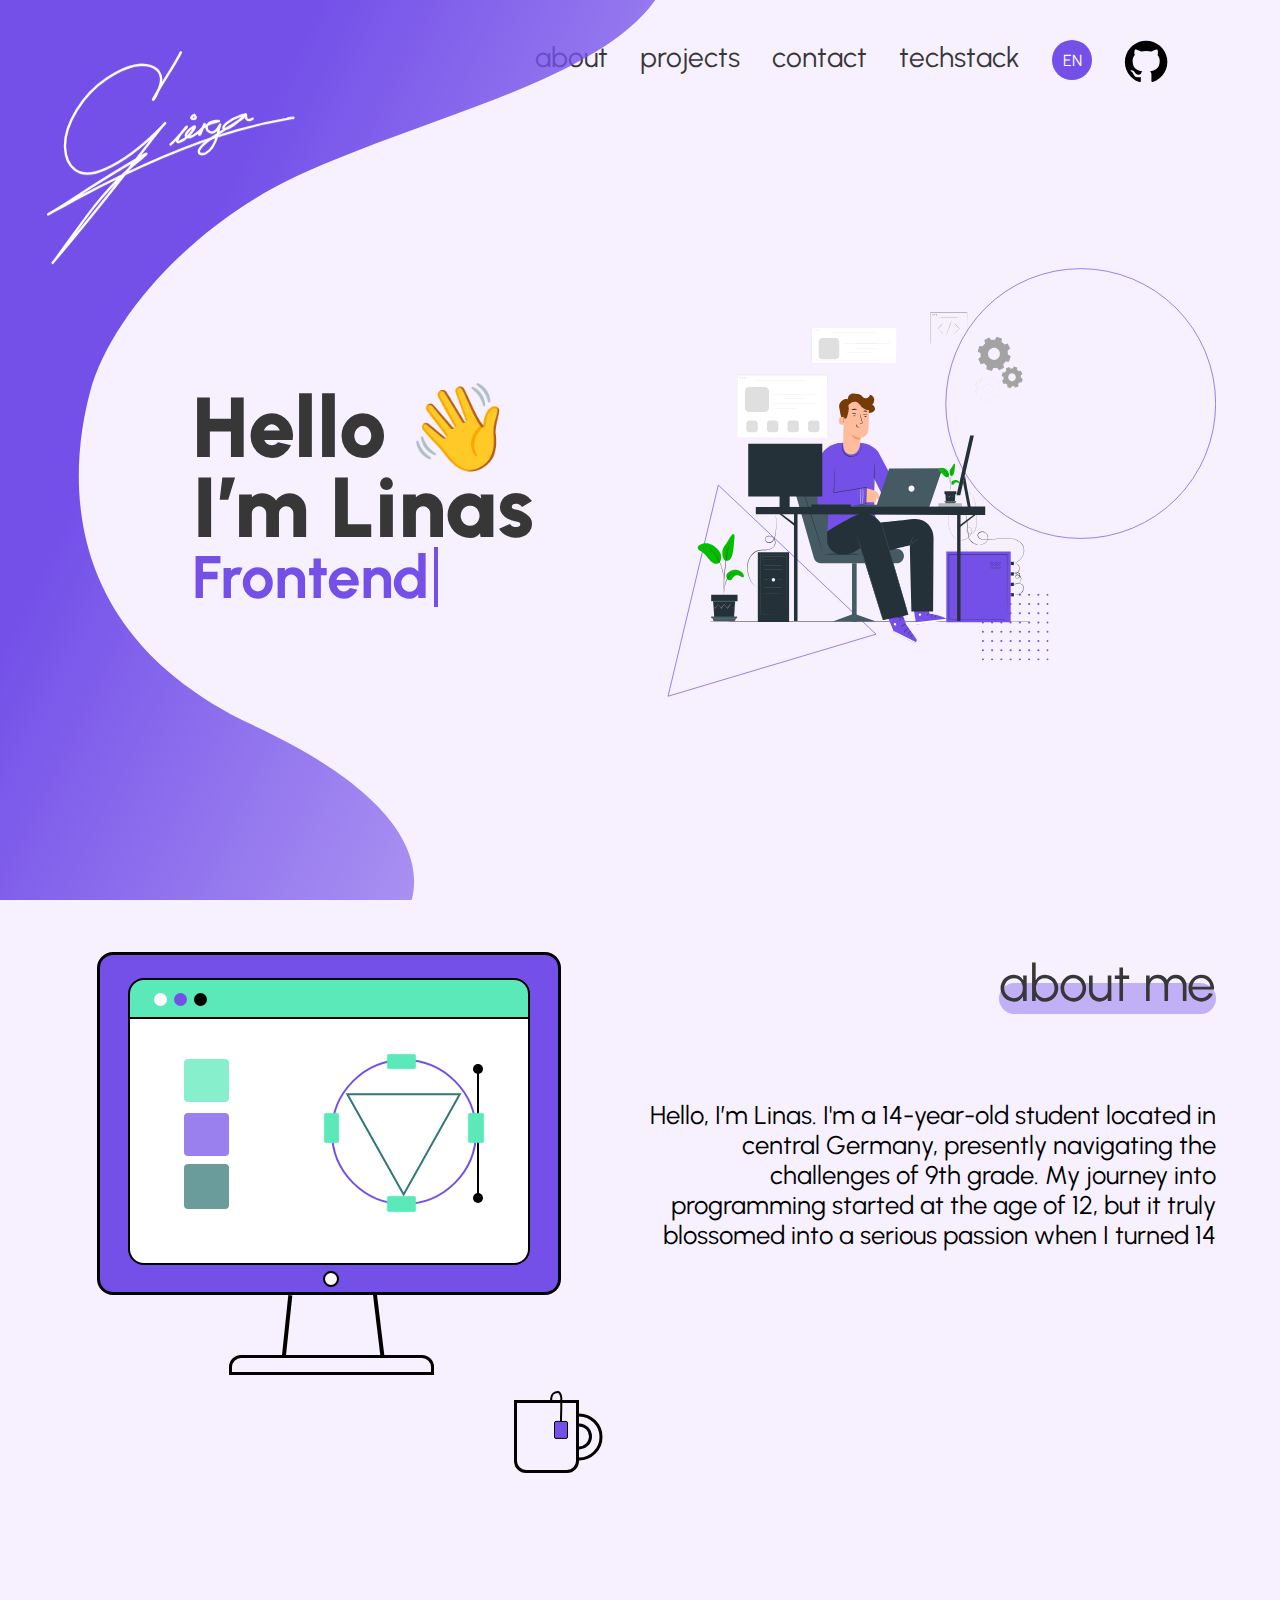
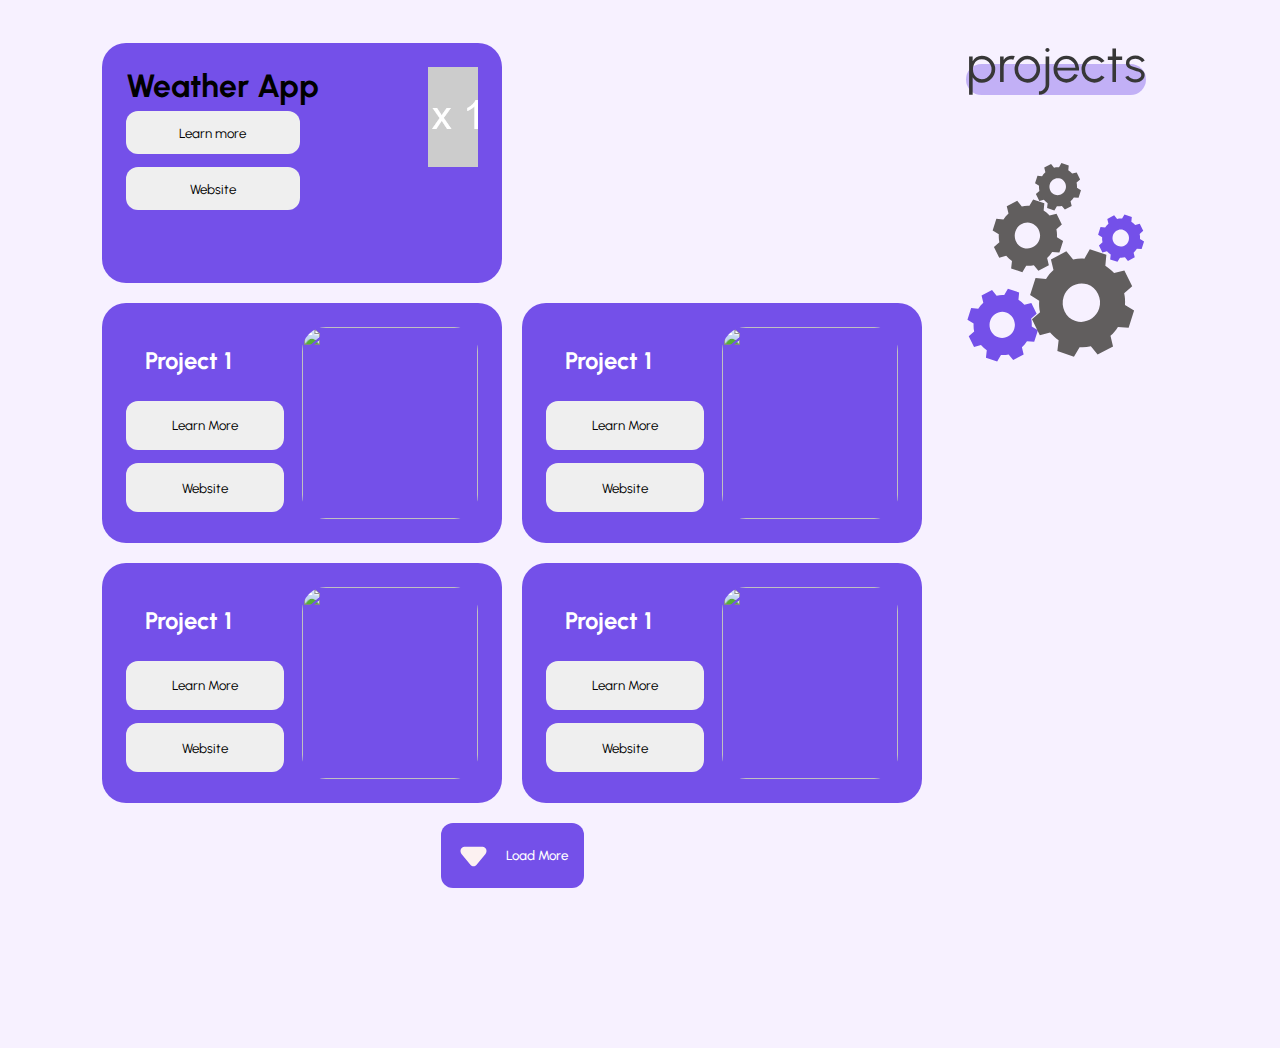
==== commit 05cbf539: "Merge branch 'main' of https://github.com/vLimax24/Portfolio-v2" ====
--- a/index.html
+++ b/index.html
@@ -17,16 +17,16 @@
           </linearGradient>
         </defs>
       </svg>
+      <div class="logo">
+        <svg width="310" height="267" viewBox="0 0 310 267" fill="none" xmlns="http://www.w3.org/2000/svg">
+            <path d="M167.271 1.67548C159.234 17.7481 148.568 32.6499 139.593 48.217C137.993 50.9913 135.895 57.5998 133.378 60.1169C129.722 63.7732 138.491 51.0887 140.386 46.2778C144.887 34.8528 143.086 23.5579 130.117 18.9963C111.531 12.459 89.5751 24.444 74.6724 34.422C59.3896 44.6546 46.905 57.9457 37.2761 73.6033C28.7449 87.4761 21.8382 103.567 22.5335 120.189C22.9638 130.473 26.2037 141.547 34.786 148.132C45.6706 156.483 60.413 152.877 71.7636 147.955C99.3915 135.976 123.402 115.205 144.264 93.833C145.406 92.6641 148.632 88.9727 147.526 90.1749C140.97 97.3014 135.141 105.206 129.235 112.851C90.4915 163.004 51.2252 212.651 10.1709 260.938C9.19803 262.082 8.2429 263.241 7.28413 264.397C5.80034 266.187 10.1784 260.758 11.5593 258.888C27.1381 237.793 41.9607 216.149 58.1008 195.466C71.623 178.139 86.2665 162.166 102.439 147.294C109.337 140.951 117.073 135.361 123.814 128.871C126.533 126.255 117.107 132.338 113.854 134.248C92.2403 146.942 70.8422 159.985 49.7709 173.562C34.5602 183.363 19.6633 193.759 3.91251 202.694C-8.41031 209.685 28.7204 189.001 41.2207 182.333C104.231 148.72 169.386 118.511 238.273 98.9456C259.609 92.8859 281.394 87.8939 303.281 84.2691C313.803 82.5265 303.559 83.9379 300.945 84.181" stroke="white" stroke-width="3" stroke-linecap="round"/>
+            <path d="M154.395 116.854C161.183 110.567 167.227 103.412 173.31 96.4534C176.707 92.5687 173.564 95.4496 172.432 96.7729C169.176 100.578 165.729 104.782 163.597 109.346C162.542 111.605 161.649 114.639 165.131 113.468C169.69 111.934 173.588 109.067 176.937 105.671C179.15 103.428 181.15 100.988 182.928 98.3865C183.255 97.907 185.162 95.5187 184.909 94.6322C184.388 92.8083 177.61 98.7584 177.192 99.2172C175.923 100.611 171.616 105.383 174.62 107.093C178.263 109.167 183.664 105.338 186.379 103.339C189.921 100.73 195.839 96.217 196.923 91.5488C197.417 89.421 194.962 95.4574 194.127 97.4759C193.39 99.257 192.608 103.122 190.948 104.329C189.663 105.264 190.678 100.941 190.692 100.911C192.775 96.3139 198.382 93.3307 202.706 91.2932C206.526 89.4927 210.54 88.8384 214.56 87.7146C216.526 87.1649 211.192 87.4715 210.981 87.491C207.425 87.8194 203.378 89.0227 200.933 91.7885C198.311 94.7533 199.287 98.7413 202.53 100.751C205.795 102.773 209.166 101.398 211.78 98.9936C213.767 97.1655 217.255 89.7518 216.317 92.2837C214.703 96.6411 214.249 101.516 212.914 105.975C210.452 114.202 206.329 123.654 198.233 127.798C194.831 129.539 187.863 129.271 190.213 123.596C191.95 119.399 196.219 115.992 199.607 113.244C205.164 108.736 211.256 104.912 217.308 101.118C225.854 95.76 234.603 90.6647 242.869 84.8709C243.319 84.5552 248.34 81.5765 247.981 80.1741C247.637 78.8268 242.394 80.7277 242.23 80.7811C236.063 82.7913 230.092 86.0893 224.848 89.8873C223.353 90.9707 216.78 97.6461 222.979 97.2362C228.381 96.8791 233.984 91.8157 237.917 88.5773C240.832 86.1766 243.579 83.5832 246.32 80.9888C247.017 80.3291 248.292 78.3027 248.588 79.2155C249.261 81.2844 247.924 83.7826 250.09 85.4461C252.697 87.4482 255.004 85.9555 257.056 84.3597" stroke="white" stroke-width="3" stroke-linecap="round"/>
+            <path d="M184.252 79.7382C182.867 80.113 181.266 81.191 180.563 82.4711C179.379 84.6312 182.834 84.9303 184.089 84.7305C186.676 84.3184 186.195 82.1652 184.856 80.6436" stroke="white" stroke-width="3" stroke-linecap="round"/>
+        </svg>
+                                
+    </div>
     <header class="head">
         <nav class="navbar">
-            <div class="logo">
-                <svg width="310" height="267" viewBox="0 0 310 267" fill="none" xmlns="http://www.w3.org/2000/svg">
-                    <path d="M167.271 1.67548C159.234 17.7481 148.568 32.6499 139.593 48.217C137.993 50.9913 135.895 57.5998 133.378 60.1169C129.722 63.7732 138.491 51.0887 140.386 46.2778C144.887 34.8528 143.086 23.5579 130.117 18.9963C111.531 12.459 89.5751 24.444 74.6724 34.422C59.3896 44.6546 46.905 57.9457 37.2761 73.6033C28.7449 87.4761 21.8382 103.567 22.5335 120.189C22.9638 130.473 26.2037 141.547 34.786 148.132C45.6706 156.483 60.413 152.877 71.7636 147.955C99.3915 135.976 123.402 115.205 144.264 93.833C145.406 92.6641 148.632 88.9727 147.526 90.1749C140.97 97.3014 135.141 105.206 129.235 112.851C90.4915 163.004 51.2252 212.651 10.1709 260.938C9.19803 262.082 8.2429 263.241 7.28413 264.397C5.80034 266.187 10.1784 260.758 11.5593 258.888C27.1381 237.793 41.9607 216.149 58.1008 195.466C71.623 178.139 86.2665 162.166 102.439 147.294C109.337 140.951 117.073 135.361 123.814 128.871C126.533 126.255 117.107 132.338 113.854 134.248C92.2403 146.942 70.8422 159.985 49.7709 173.562C34.5602 183.363 19.6633 193.759 3.91251 202.694C-8.41031 209.685 28.7204 189.001 41.2207 182.333C104.231 148.72 169.386 118.511 238.273 98.9456C259.609 92.8859 281.394 87.8939 303.281 84.2691C313.803 82.5265 303.559 83.9379 300.945 84.181" stroke="white" stroke-width="3" stroke-linecap="round"/>
-                    <path d="M154.395 116.854C161.183 110.567 167.227 103.412 173.31 96.4534C176.707 92.5687 173.564 95.4496 172.432 96.7729C169.176 100.578 165.729 104.782 163.597 109.346C162.542 111.605 161.649 114.639 165.131 113.468C169.69 111.934 173.588 109.067 176.937 105.671C179.15 103.428 181.15 100.988 182.928 98.3865C183.255 97.907 185.162 95.5187 184.909 94.6322C184.388 92.8083 177.61 98.7584 177.192 99.2172C175.923 100.611 171.616 105.383 174.62 107.093C178.263 109.167 183.664 105.338 186.379 103.339C189.921 100.73 195.839 96.217 196.923 91.5488C197.417 89.421 194.962 95.4574 194.127 97.4759C193.39 99.257 192.608 103.122 190.948 104.329C189.663 105.264 190.678 100.941 190.692 100.911C192.775 96.3139 198.382 93.3307 202.706 91.2932C206.526 89.4927 210.54 88.8384 214.56 87.7146C216.526 87.1649 211.192 87.4715 210.981 87.491C207.425 87.8194 203.378 89.0227 200.933 91.7885C198.311 94.7533 199.287 98.7413 202.53 100.751C205.795 102.773 209.166 101.398 211.78 98.9936C213.767 97.1655 217.255 89.7518 216.317 92.2837C214.703 96.6411 214.249 101.516 212.914 105.975C210.452 114.202 206.329 123.654 198.233 127.798C194.831 129.539 187.863 129.271 190.213 123.596C191.95 119.399 196.219 115.992 199.607 113.244C205.164 108.736 211.256 104.912 217.308 101.118C225.854 95.76 234.603 90.6647 242.869 84.8709C243.319 84.5552 248.34 81.5765 247.981 80.1741C247.637 78.8268 242.394 80.7277 242.23 80.7811C236.063 82.7913 230.092 86.0893 224.848 89.8873C223.353 90.9707 216.78 97.6461 222.979 97.2362C228.381 96.8791 233.984 91.8157 237.917 88.5773C240.832 86.1766 243.579 83.5832 246.32 80.9888C247.017 80.3291 248.292 78.3027 248.588 79.2155C249.261 81.2844 247.924 83.7826 250.09 85.4461C252.697 87.4482 255.004 85.9555 257.056 84.3597" stroke="white" stroke-width="3" stroke-linecap="round"/>
-                    <path d="M184.252 79.7382C182.867 80.113 181.266 81.191 180.563 82.4711C179.379 84.6312 182.834 84.9303 184.089 84.7305C186.676 84.3184 186.195 82.1652 184.856 80.6436" stroke="white" stroke-width="3" stroke-linecap="round"/>
-                </svg>
-                                        
-            </div>
             <div class="navRight">
                 <ul class="navbarList">
                     <li class="navbarItem">
@@ -69,8 +69,7 @@
                 <h3 id="dynamicText"></h3>
                 <div id="cursor"></div>
             </div>
-        </div>        
-        </div>
+        </div>   
         <div class="vectorPerson">
             <svg width="899" height="724" viewBox="0 0 899 724" fill="none" xmlns="http://www.w3.org/2000/svg">
                 <circle cx="709" cy="190" r="189.5" stroke="#7450E9"/>
@@ -347,13 +346,7 @@
                 </clipPath>
                 </defs>
                 </svg>               
-        </div>
-        <p class="smallCodeExample">
-            // finish code
-        </p>
-        <p class="smallCodeExample">
-            // finish to-do's
-        </p>
+        </div>     
     </div>
     <section class="section1">
         <div class="section1left">
@@ -389,9 +382,9 @@
                 
         </div>
         <div class="section1right">
-            <h1>about me</h1>
+            <h1 class="textMarker">about me</h1>
             <p>
-                Hello, I’m Linas, I'm a 14-year-old student located in central Germany, 
+                Hello, I’m Linas. I'm a 14-year-old student located in central Germany, 
                 presently navigating the challenges of 9th grade. My journey into 
                 programming started at the age of 12, 
                 but it truly blossomed into a serious passion when I turned 14
@@ -400,17 +393,7 @@
     </section>
     <section class="section2">
         <div class="section2left">
-            <svg viewBox="0 0 321 361" xmlns="http://www.w3.org/2000/svg">
-                <path d="m82.382 177.43c-3.9792-2.607-7.4389-5.811-10.365-9.331l-12.476 3.286-9.4956-19.321 9.7378-8.524c-1.0652-4.765-1.2939-9.293-0.9892-14.142l-11.058-6.731 6.6424-20.838 12.704 1.242c2.5396-4.1284 5.6561-7.7195 9.0751-10.76l-3.1239-12.877 18.737-9.9052 8.2014 10.023c4.6156-1.1233 8.9996-1.381 13.687-1.0857l6.566-11.465 20.129 6.7715-1.26 13.138c3.979 2.606 7.424 5.5246 10.625 9.0312l12.475-3.2893 9.496 19.321-9.738 8.522c1.065 4.768 1.294 9.295 0.989 14.141l11.058 6.737-6.642 20.835-12.964-0.939c-2.54 4.125-5.656 7.713-9.076 10.754l3.125 12.883-18.738 9.902-8.201-10.025c-4.615 1.126-8.999 1.384-13.686 1.091l-6.841 11.475-20.129-6.768 1.5342-13.151zm20.53-23.359c12.012 3.838 24.59-2.865 28.647-15.031 4.057-12.167-2.657-25.404-14.409-29.541-12.011-3.838-24.589 2.866-28.646 15.032-4.0431 12.449 2.3975 25.7 14.408 29.54z" fill="#615E5E"/>
-                <path d="m37.235 337.36c-3.9791-2.606-7.4389-5.81-10.365-9.33l-12.476 3.286-9.4955-19.321 9.7377-8.524c-1.0652-4.766-1.2939-9.293-0.9892-14.142l-11.058-6.731 6.6423-20.838 12.705 1.241c2.5396-4.128 5.6561-7.719 9.0751-10.76l-3.1239-12.877 18.737-9.905 8.2014 10.023c4.6152-1.124 8.9993-1.381 13.686-1.086l6.5662-11.465 20.129 6.772-1.26 13.138c3.9791 2.606 7.4245 5.524 10.624 9.031l12.476-3.289 9.495 19.321-9.738 8.521c1.066 4.768 1.294 9.296 0.99 14.142l11.058 6.736-6.643 20.836-12.964-0.939c-2.539 4.125-5.656 7.713-9.075 10.754l3.124 12.883-18.737 9.902-8.2015-10.025c-4.6151 1.126-8.9992 1.383-13.686 1.091l-6.8405 11.475-20.129-6.769 1.5342-13.151zm20.531-23.358c12.011 3.838 24.589-2.865 28.647-15.032 4.0573-12.166-2.6575-25.403-14.409-29.54-12.011-3.838-24.589 2.865-28.646 15.032-4.0431 12.449 2.3976 25.699 14.409 29.54z" fill="#7450E9"/>
-                <path d="m165.95 319.29c-5.872-3.846-10.978-8.575-15.296-13.769l-18.41 4.85-14.013-28.513 14.37-12.579c-1.572-7.032-1.909-13.714-1.46-20.869l-16.318-9.933 9.802-30.751 18.748 1.832c3.748-6.092 8.347-11.391 13.392-15.879l-4.61-19.003 27.651-14.617 12.103 14.791c6.811-1.658 13.28-2.038 20.197-1.603l9.69-16.918 29.705 9.993-1.86 19.387c5.872 3.846 10.957 8.153 15.679 13.328l18.411-4.854 14.012 28.512-14.37 12.576c1.572 7.036 1.91 13.717 1.46 20.868l16.319 9.942-9.803 30.746-19.131-1.385c-3.748 6.087-8.347 11.383-13.393 15.87l4.611 19.011-27.651 14.614-12.103-14.795c-6.811 1.661-13.28 2.042-20.197 1.61l-10.094 16.934-29.705-9.989 2.264-19.407zm30.298-34.47c17.725 5.664 36.286-4.228 42.274-22.182 5.987-17.954-3.922-37.488-21.264-43.593-17.725-5.664-36.286 4.228-42.274 22.182-5.966 18.372 3.538 37.925 21.264 43.593z" fill="#615E5E"/>
-                <path d="m146.27 73.897c-2.594-1.6988-4.849-3.7878-6.757-6.0824l-8.132 2.1424-6.19-12.595 6.347-5.5568c-0.694-3.1064-0.843-6.0578-0.644-9.2186l-7.209-4.3878 4.33-13.584 8.282 0.809c1.655-2.6909 3.687-5.0319 5.916-7.0142l-2.037-8.3945 12.215-6.457 5.346 6.5337c3.009-0.73223 5.867-0.90022 8.922-0.70771l4.28-7.4735 13.122 4.4142-0.821 8.5643c2.594 1.6988 4.84 3.6013 6.926 5.8872l8.132-2.1442 6.19 12.595-6.348 5.555c0.695 3.1082 0.844 6.0597 0.645 9.2186l7.209 4.3914-4.33 13.582-8.451-0.6122c-1.656 2.6892-3.688 5.0283-5.916 7.0106l2.036 8.3981-12.214 6.4552-5.347-6.5356c-3.008 0.7341-5.866 0.9021-8.921 0.7115l-4.459 7.4803-13.122-4.4123 1-8.5729zm13.384-15.227c7.83 2.5018 16.029-1.8679 18.674-9.7988s-1.733-16.56-9.393-19.257c-7.83-2.5018-16.029 1.8679-18.674 9.7988-2.636 8.1155 1.563 16.753 9.393 19.257z" fill="#615E5E"/>
-                <path d="m259.27 165.9c-2.594-1.698-4.849-3.787-6.757-6.082l-8.132 2.142-6.19-12.595 6.347-5.557c-0.694-3.106-0.843-6.057-0.644-9.218l-7.209-4.388 4.33-13.584 8.282 0.809c1.655-2.691 3.687-5.032 5.916-7.014l-2.037-8.394 12.215-6.4575 5.346 6.5335c3.009-0.732 5.867-0.9 8.922-0.708l4.28-7.473 13.122 4.4141-0.821 8.5639c2.594 1.699 4.84 3.602 6.926 5.888l8.132-2.145 6.19 12.596-6.348 5.555c0.695 3.108 0.844 6.059 0.645 9.218l7.209 4.392-4.33 13.582-8.451-0.612c-1.656 2.689-3.688 5.028-5.916 7.01l2.036 8.398-12.214 6.455-5.347-6.535c-3.008 0.734-5.866 0.902-8.921 0.711l-4.459 7.481-13.122-4.413 1-8.573zm13.384-15.226c7.83 2.501 16.029-1.868 18.674-9.799s-1.733-16.56-9.393-19.257c-7.83-2.502-16.029 1.868-18.674 9.799-2.636 8.115 1.563 16.753 9.393 19.257z" fill="#7450E9"/>
-                </svg>
-                
-        </div>
-        <div class="section2right">
-            <h1>projects</h1>
+            
             <div class="projectGrid" id="projectContainer">
                 <div class="projectBox">
                     <div class="projectBtns">
@@ -431,6 +414,19 @@
             </button>
             <div id="projectSidebar"></div>
         </div>
+        <div class="section2right">
+            <h1 class="textMarker">projects</h1>
+            <div class="gear">
+                <svg viewBox="0 0 321 361" xmlns="http://www.w3.org/2000/svg">
+                    <path d="m82.382 177.43c-3.9792-2.607-7.4389-5.811-10.365-9.331l-12.476 3.286-9.4956-19.321 9.7378-8.524c-1.0652-4.765-1.2939-9.293-0.9892-14.142l-11.058-6.731 6.6424-20.838 12.704 1.242c2.5396-4.1284 5.6561-7.7195 9.0751-10.76l-3.1239-12.877 18.737-9.9052 8.2014 10.023c4.6156-1.1233 8.9996-1.381 13.687-1.0857l6.566-11.465 20.129 6.7715-1.26 13.138c3.979 2.606 7.424 5.5246 10.625 9.0312l12.475-3.2893 9.496 19.321-9.738 8.522c1.065 4.768 1.294 9.295 0.989 14.141l11.058 6.737-6.642 20.835-12.964-0.939c-2.54 4.125-5.656 7.713-9.076 10.754l3.125 12.883-18.738 9.902-8.201-10.025c-4.615 1.126-8.999 1.384-13.686 1.091l-6.841 11.475-20.129-6.768 1.5342-13.151zm20.53-23.359c12.012 3.838 24.59-2.865 28.647-15.031 4.057-12.167-2.657-25.404-14.409-29.541-12.011-3.838-24.589 2.866-28.646 15.032-4.0431 12.449 2.3975 25.7 14.408 29.54z" fill="#615E5E"/>
+                    <path d="m37.235 337.36c-3.9791-2.606-7.4389-5.81-10.365-9.33l-12.476 3.286-9.4955-19.321 9.7377-8.524c-1.0652-4.766-1.2939-9.293-0.9892-14.142l-11.058-6.731 6.6423-20.838 12.705 1.241c2.5396-4.128 5.6561-7.719 9.0751-10.76l-3.1239-12.877 18.737-9.905 8.2014 10.023c4.6152-1.124 8.9993-1.381 13.686-1.086l6.5662-11.465 20.129 6.772-1.26 13.138c3.9791 2.606 7.4245 5.524 10.624 9.031l12.476-3.289 9.495 19.321-9.738 8.521c1.066 4.768 1.294 9.296 0.99 14.142l11.058 6.736-6.643 20.836-12.964-0.939c-2.539 4.125-5.656 7.713-9.075 10.754l3.124 12.883-18.737 9.902-8.2015-10.025c-4.6151 1.126-8.9992 1.383-13.686 1.091l-6.8405 11.475-20.129-6.769 1.5342-13.151zm20.531-23.358c12.011 3.838 24.589-2.865 28.647-15.032 4.0573-12.166-2.6575-25.403-14.409-29.54-12.011-3.838-24.589 2.865-28.646 15.032-4.0431 12.449 2.3976 25.699 14.409 29.54z" fill="#7450E9"/>
+                    <path d="m165.95 319.29c-5.872-3.846-10.978-8.575-15.296-13.769l-18.41 4.85-14.013-28.513 14.37-12.579c-1.572-7.032-1.909-13.714-1.46-20.869l-16.318-9.933 9.802-30.751 18.748 1.832c3.748-6.092 8.347-11.391 13.392-15.879l-4.61-19.003 27.651-14.617 12.103 14.791c6.811-1.658 13.28-2.038 20.197-1.603l9.69-16.918 29.705 9.993-1.86 19.387c5.872 3.846 10.957 8.153 15.679 13.328l18.411-4.854 14.012 28.512-14.37 12.576c1.572 7.036 1.91 13.717 1.46 20.868l16.319 9.942-9.803 30.746-19.131-1.385c-3.748 6.087-8.347 11.383-13.393 15.87l4.611 19.011-27.651 14.614-12.103-14.795c-6.811 1.661-13.28 2.042-20.197 1.61l-10.094 16.934-29.705-9.989 2.264-19.407zm30.298-34.47c17.725 5.664 36.286-4.228 42.274-22.182 5.987-17.954-3.922-37.488-21.264-43.593-17.725-5.664-36.286 4.228-42.274 22.182-5.966 18.372 3.538 37.925 21.264 43.593z" fill="#615E5E"/>
+                    <path d="m146.27 73.897c-2.594-1.6988-4.849-3.7878-6.757-6.0824l-8.132 2.1424-6.19-12.595 6.347-5.5568c-0.694-3.1064-0.843-6.0578-0.644-9.2186l-7.209-4.3878 4.33-13.584 8.282 0.809c1.655-2.6909 3.687-5.0319 5.916-7.0142l-2.037-8.3945 12.215-6.457 5.346 6.5337c3.009-0.73223 5.867-0.90022 8.922-0.70771l4.28-7.4735 13.122 4.4142-0.821 8.5643c2.594 1.6988 4.84 3.6013 6.926 5.8872l8.132-2.1442 6.19 12.595-6.348 5.555c0.695 3.1082 0.844 6.0597 0.645 9.2186l7.209 4.3914-4.33 13.582-8.451-0.6122c-1.656 2.6892-3.688 5.0283-5.916 7.0106l2.036 8.3981-12.214 6.4552-5.347-6.5356c-3.008 0.7341-5.866 0.9021-8.921 0.7115l-4.459 7.4803-13.122-4.4123 1-8.5729zm13.384-15.227c7.83 2.5018 16.029-1.8679 18.674-9.7988s-1.733-16.56-9.393-19.257c-7.83-2.5018-16.029 1.8679-18.674 9.7988-2.636 8.1155 1.563 16.753 9.393 19.257z" fill="#615E5E"/>
+                    <path d="m259.27 165.9c-2.594-1.698-4.849-3.787-6.757-6.082l-8.132 2.142-6.19-12.595 6.347-5.557c-0.694-3.106-0.843-6.057-0.644-9.218l-7.209-4.388 4.33-13.584 8.282 0.809c1.655-2.691 3.687-5.032 5.916-7.014l-2.037-8.394 12.215-6.4575 5.346 6.5335c3.009-0.732 5.867-0.9 8.922-0.708l4.28-7.473 13.122 4.4141-0.821 8.5639c2.594 1.699 4.84 3.602 6.926 5.888l8.132-2.145 6.19 12.596-6.348 5.555c0.695 3.108 0.844 6.059 0.645 9.218l7.209 4.392-4.33 13.582-8.451-0.612c-1.656 2.689-3.688 5.028-5.916 7.01l2.036 8.398-12.214 6.455-5.347-6.535c-3.008 0.734-5.866 0.902-8.921 0.711l-4.459 7.481-13.122-4.413 1-8.573zm13.384-15.226c7.83 2.501 16.029-1.868 18.674-9.799s-1.733-16.56-9.393-19.257c-7.83-2.502-16.029 1.868-18.674 9.799-2.636 8.115 1.563 16.753 9.393 19.257z" fill="#7450E9"/>
+                </svg>
+            </div>
+        </div>
+
     </section>
     <script src="/src/hero.js"></script>
     <script src="/src//components/projectGrid.js"></script>
--- a/src/style.css
+++ b/src/style.css
@@ -35,13 +35,12 @@
 }
 
 .navbar {
-    position: fixed;
     top: 0;
     left: 0;
     width: 100%;
     z-index: 2; /* Make sure the navbar is above the SVG */
     display: flex;
-    justify-content: space-between;
+    justify-content: flex-end;
 }
 
 .navRight {
@@ -92,6 +91,8 @@
 
 .logo {
     transform: scale(0.8);
+    z-index: 100000000;
+    position: fixed;
 }
 
 .languageChangeBtn {
@@ -134,9 +135,11 @@
     display: flex;
     justify-content: flex-end;
     align-items: center;
-    margin-top: 12rem;
-    margin-right: 5rem;
     width: fit-content;
+    margin-top: 6%;
+    margin-right: 5%;
+    flex: 1;
+    max-width: 50%;
 }
 
 .hero {
@@ -144,12 +147,21 @@
     align-items: center;
     justify-content: center;
     justify-content: space-evenly;
-
+    flex-direction: row;
 }
 
 .description > h1 {
-    font-size: 96px;
+    font-size: 85px;
+    font-weight: 900;
     color: var(--color-text);
+}
+
+.description {
+    flex: 1;
+    max-width: 50%;
+    margin-left: 15%;
+    line-height: 80px;
+    margin-top: -11%;
 }
 
 
@@ -157,7 +169,8 @@
 #dynamicText {
     display: inline;
     color: var(--color-primary);
-    font-size: 70px;
+    font-size: 60px;
+    line-height: 60px;
 }
 
 .dynamicTextWrapper {
@@ -178,6 +191,90 @@
     /* Adjust the top position as needed */
 }
 
+.section1 {
+    display: flex;
+    justify-content: space-evenly;
+    text-align: right;
+    margin-right: 5%;
+    margin-top: 5%;
+}
+
+.section1left {
+    flex: 1;
+    max-width: 50%;
+    display: flex;
+    justify-content: center;
+    align-items: center;
+    margin-left: 5%;
+}
+
+.section1right {
+    flex: 1;
+    max-width: 50%;
+    display: flex;
+    flex-direction: column;
+    align-items: flex-end;
+    justify-content: flex-start;
+}
+
+.section1right > p {
+    max-width: 700px;
+    text-align: right;
+    font-size: 2vw;
+}
+
+.textMarker {
+    display: inline-block;
+    position: relative;
+    color: var(--color-text);
+    font-size: 4vw;
+    font-weight: 400;
+    margin-bottom: 15%;
+}
+
+.textMarker::after {
+    content: '';
+    display: block;
+    position: absolute;
+    bottom: 0;
+    left: 0;
+    width: 100%;
+    height: 50%;
+    border-radius: 24px;
+    background-color: rgba(116, 80, 233, 0.40); /* Change this color as needed */
+    z-index: -1;
+}
+
+.section2 {
+    margin-top: 10em;
+    display: flex;
+    margin-bottom: 10em;
+}
+
+.section2left {
+    flex: 1;
+    max-width: 50%;
+    display: flex;
+    justify-content: center;
+    align-items: center;
+    width: 50%;
+    flex-direction: column;
+}
+
+.section2right {
+    flex: 1;
+    max-width: 50%;
+    width: 50%;
+    display: flex;
+    justify-content: flex-start;
+    align-items: center;
+    flex-direction: column;
+}
+
+.gear {
+    width: 40%;
+}
+
 @keyframes blink {
     50% {
         opacity: 0;
--- a/src/styles/projectSection.css
+++ b/src/styles/projectSection.css
@@ -1,20 +1,30 @@
+@import url('https://fonts.googleapis.com/css2?family=Poppins:wght@100;200;300;400;500;600;700;800;900&family=Roboto:wght@400;700;900&family=Urbanist:wght@100;200;300;400;500;600;700;800;900&display=swap');
+
+
 .projectRow {
     clear: both;
+    display: grid;
+    grid-template-columns: repeat(2, 1fr); 
 }
 
 .projectBox {
-    width: 200px;
-    height: 150px;
+    display: flex;
     border: none;
-    background: #7450E9;
+    background-color: #7450E9;
+    margin: 10px;
+    padding: 1.5em;
+    border-radius: 24px;
+    z-index: 0;
+    width: 25em;
+    height: 15em;
+    justify-content: space-between;
+    font-family: 'Urbanist', sans-serif;
+}
+
+.projectTitle {
+    padding: 0.8em;
+    font-size: 1.5em;
     color: white;
-    margin: 10px;
-    padding: 10px;
-    display: inline-block;
-    border-radius: 24px;
-    display: flex;
-    justify-content: space-between;
-    align-items: center;
 }
 
 .section2 {
@@ -22,7 +32,7 @@
 }
 
 .section2left {
-    max-width: 500px;
+    margin-left: 15%;
 }
 
 #loadMoreBtn {
@@ -66,11 +76,63 @@
 }
 
 .projectBtn {
-    padding: 0.6rem 1.5rem;
+    width: 90%;
+    padding: 1em 0;
+    margin: 0.5em 0;
+    border-radius: 12px;
+    border: none;
+    flex: 1;
+    cursor: pointer;
+    font-family: 'Urbanist', sans-serif;
 }
 
-.imageSide {
+.projectBtnDiv {
+    width: 90%;
+}
+
+.projectBoxLeft {
+    flex: 1;
+    max-width: 50%;
+    width: 50%;
+    display: flex;
+    flex-direction: column;
+    justify-content: space-between;
+    align-items: flex-start;
+
+}
+
+.projectBoxLeft > h1 {
+    color: white;
+}
+
+.projectBoxRight {
+    flex: 1;
+    max-width: 50%;
+    width: 50%;
+    border-radius: 24px;
+}
+
+.projectBoxRight > img {
     width: 100%;
     height: 100%;
     object-fit: cover;
+    border-radius: 24px;
+}
+
+#loadMoreBtn {
+    background-color: #7450E9;
+    border: none;
+    color: white;
+    display: flex;
+    justify-content: center;
+    align-items: center;
+    padding: 0;
+    padding-right: 1.2em;
+    font-weight: 500;
+    border-radius: 12px;
+    font-family: 'Urbanist', sans-serif;
+}
+
+#loadMoreBtn > svg {
+    scale: 0.8;
 }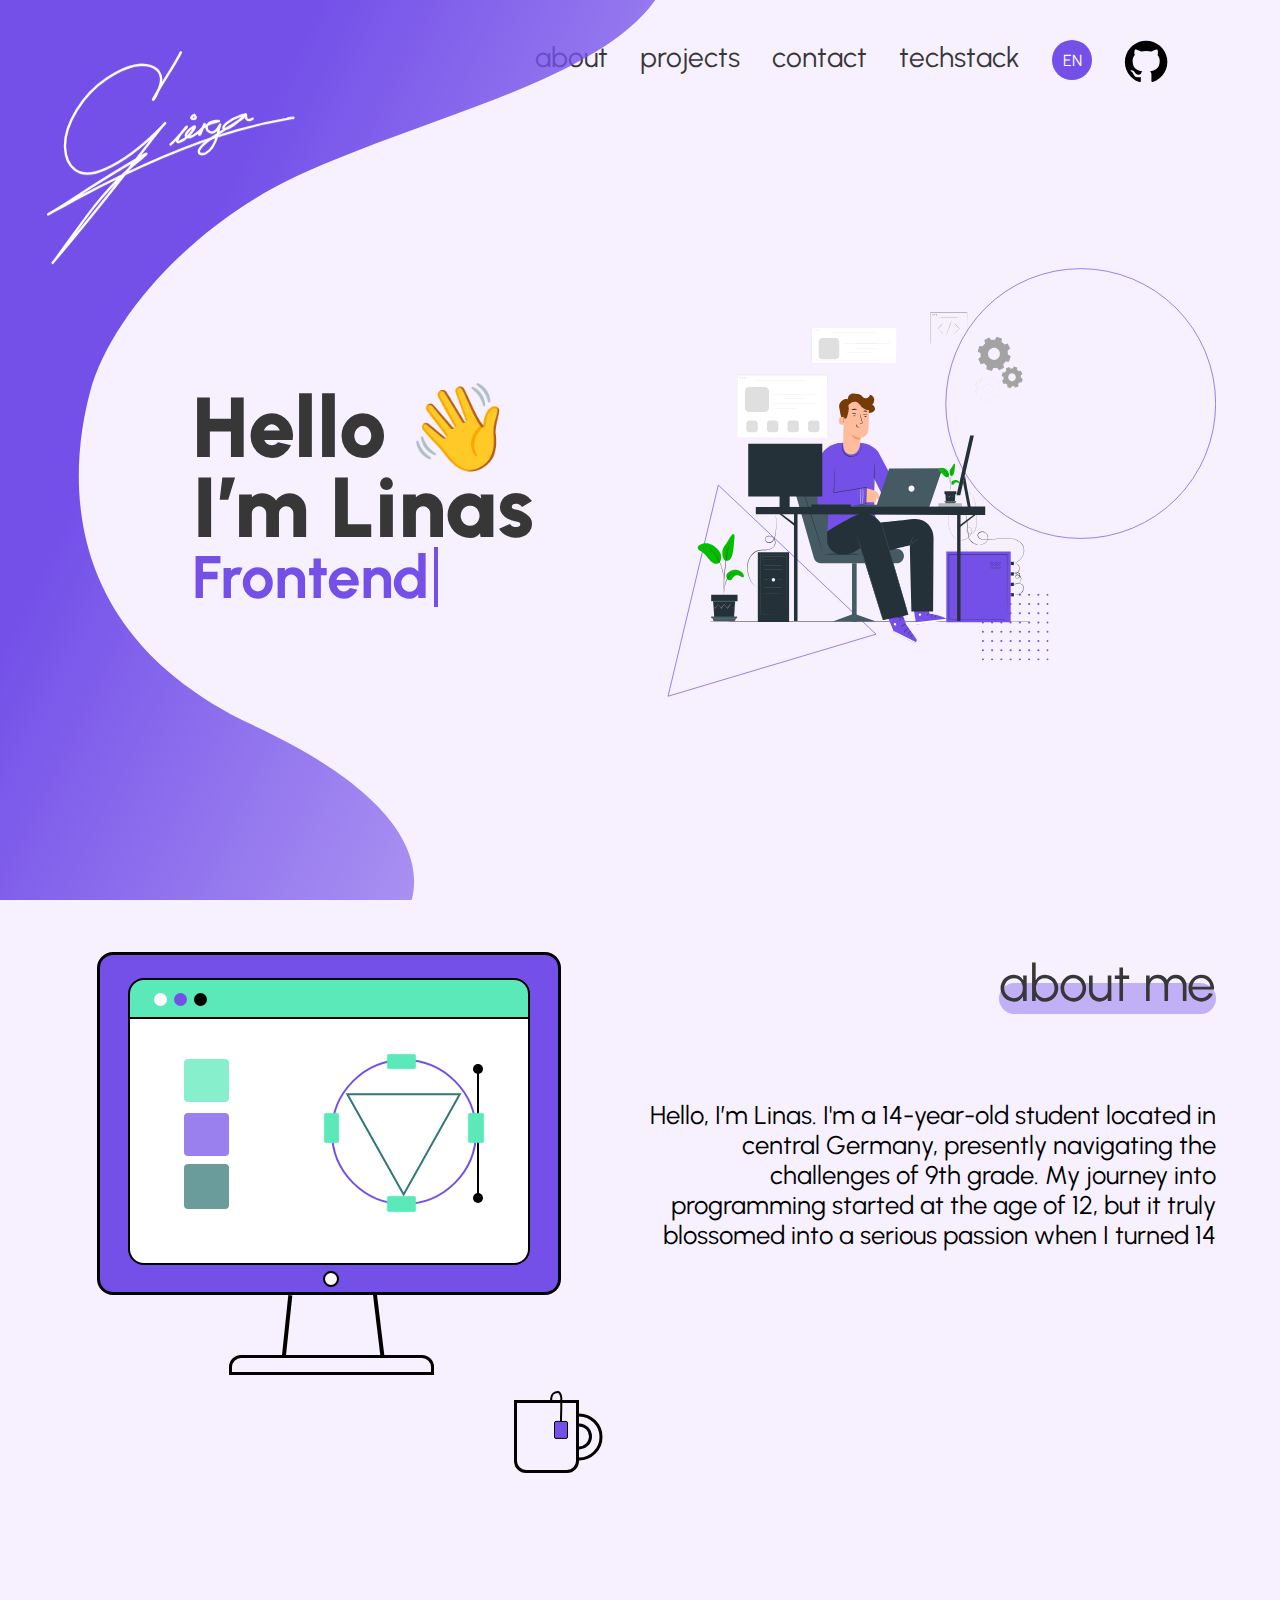
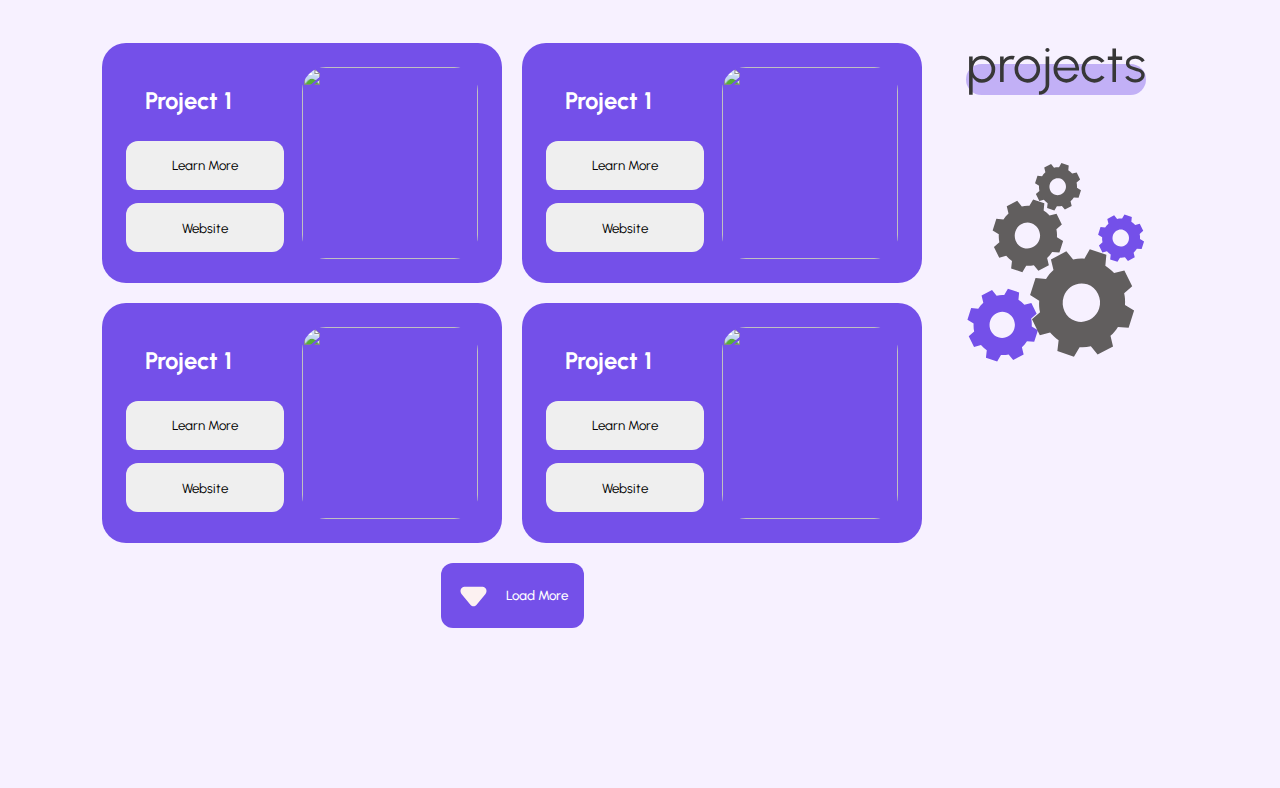
==== commit 9e93ef08: "push" ====
--- a/index.html
+++ b/index.html
@@ -394,18 +394,7 @@
     <section class="section2">
         <div class="section2left">
             
-            <div class="projectGrid" id="projectContainer">
-                <div class="projectBox">
-                    <div class="projectBtns">
-                        <h1>Weather App</h1>
-                        <button class="projectBtn">Learn more</button>
-                        <button class="projectBtn">Website</button>
-                    </div>
-                    <div class="imageSide">
-                        <img src="[data-uri]" alt="">
-                    </div>
-                </div>
-            </div>
+            <div class="projectGrid" id="projectContainer"></div>
             <button id="loadMoreBtn">
                 <svg xmlns="http://www.w3.org/2000/svg" width="65" height="65" viewBox="0 0 65 65" fill="none">
                     <path d="M32.5002 46.0417C31.8088 46.0383 31.1269 45.8809 30.5038 45.5811C29.8808 45.2813 29.3323 44.8465 28.8982 44.3084L17.4961 30.4959C16.8298 29.6644 16.4105 28.6624 16.286 27.6041C16.1615 26.5459 16.3368 25.474 16.7919 24.5105C17.161 23.6732 17.7633 22.9597 18.5269 22.4555C19.2905 21.9512 20.1831 21.6774 21.0982 21.6667H43.9023C44.8173 21.6774 45.71 21.9512 46.4736 22.4555C47.2372 22.9597 47.8395 23.6732 48.2086 24.5105C48.6637 25.474 48.8389 26.5459 48.7144 27.6041C48.5899 28.6624 48.1707 29.6644 47.5044 30.4959L36.1023 44.3084C35.6682 44.8465 35.1197 45.2813 34.4967 45.5811C33.8736 45.8809 33.1916 46.0383 32.5002 46.0417Z" fill="#FCF1F1"/>
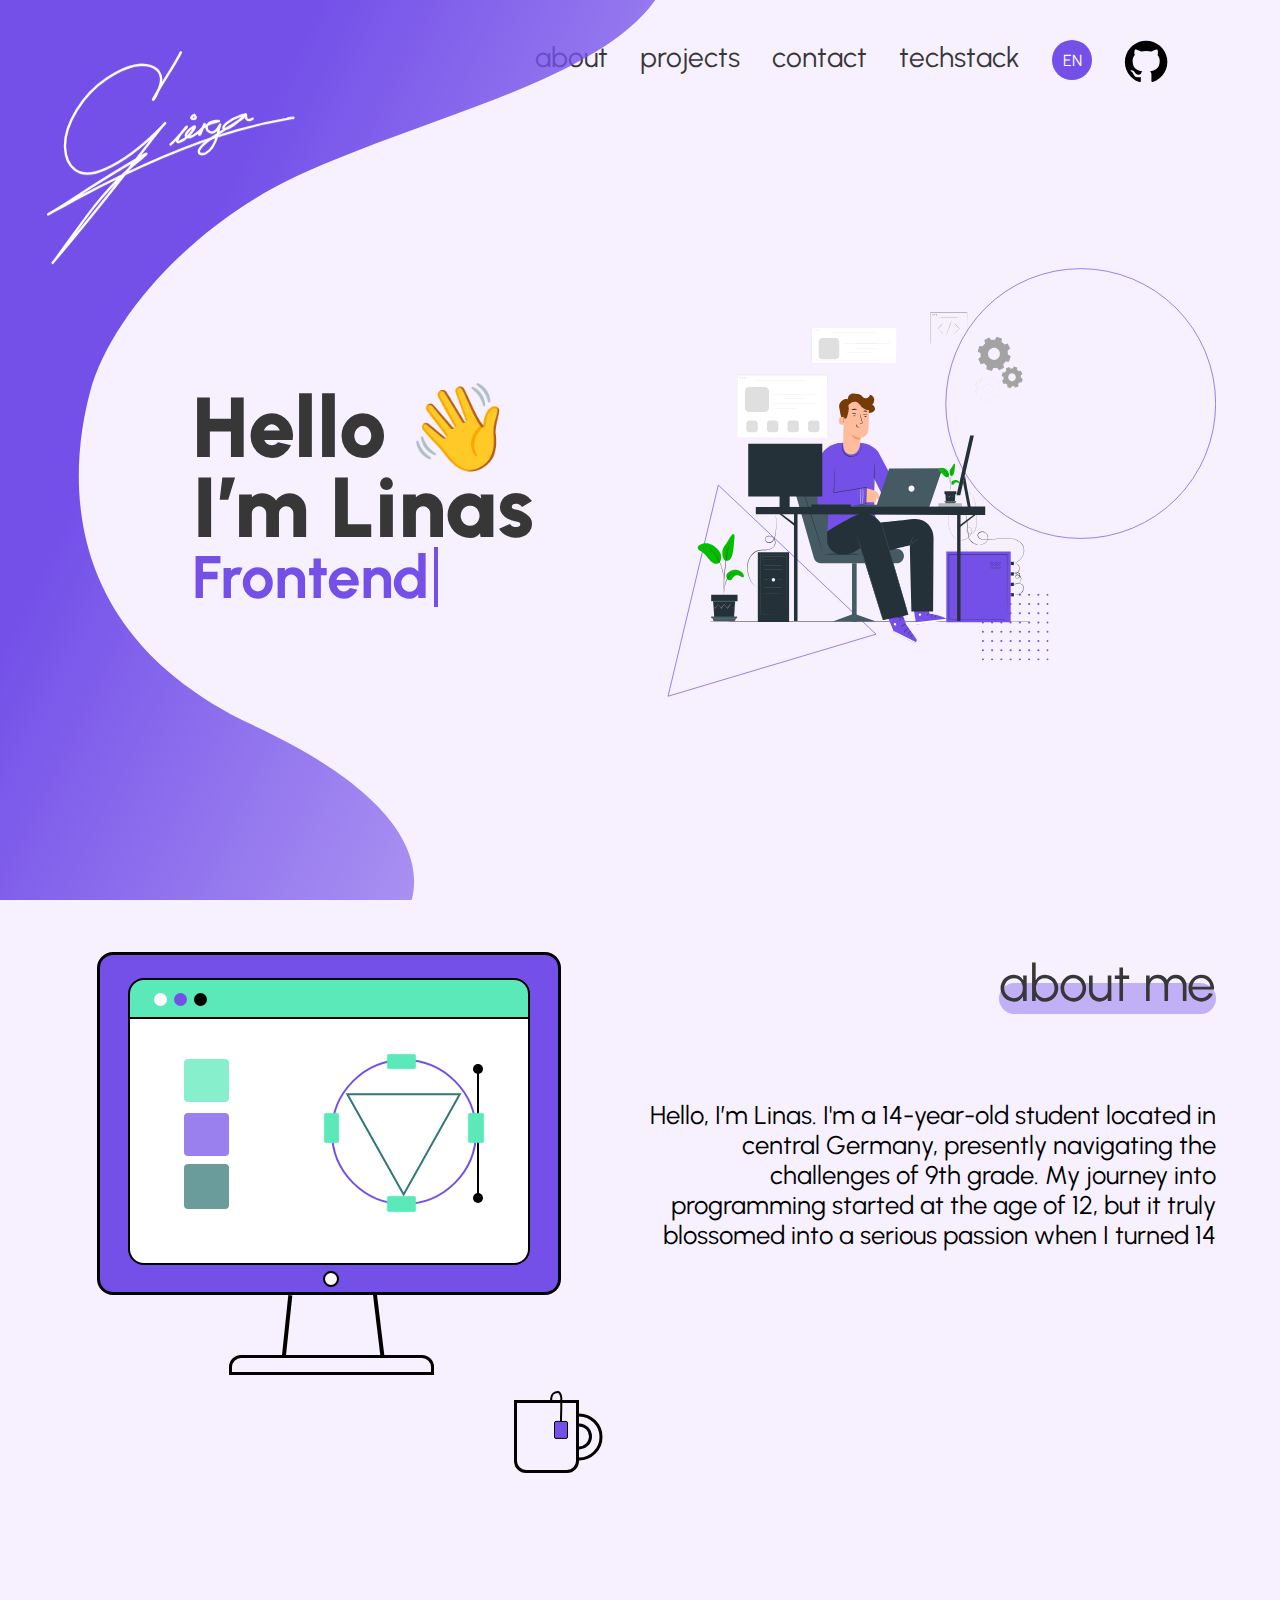
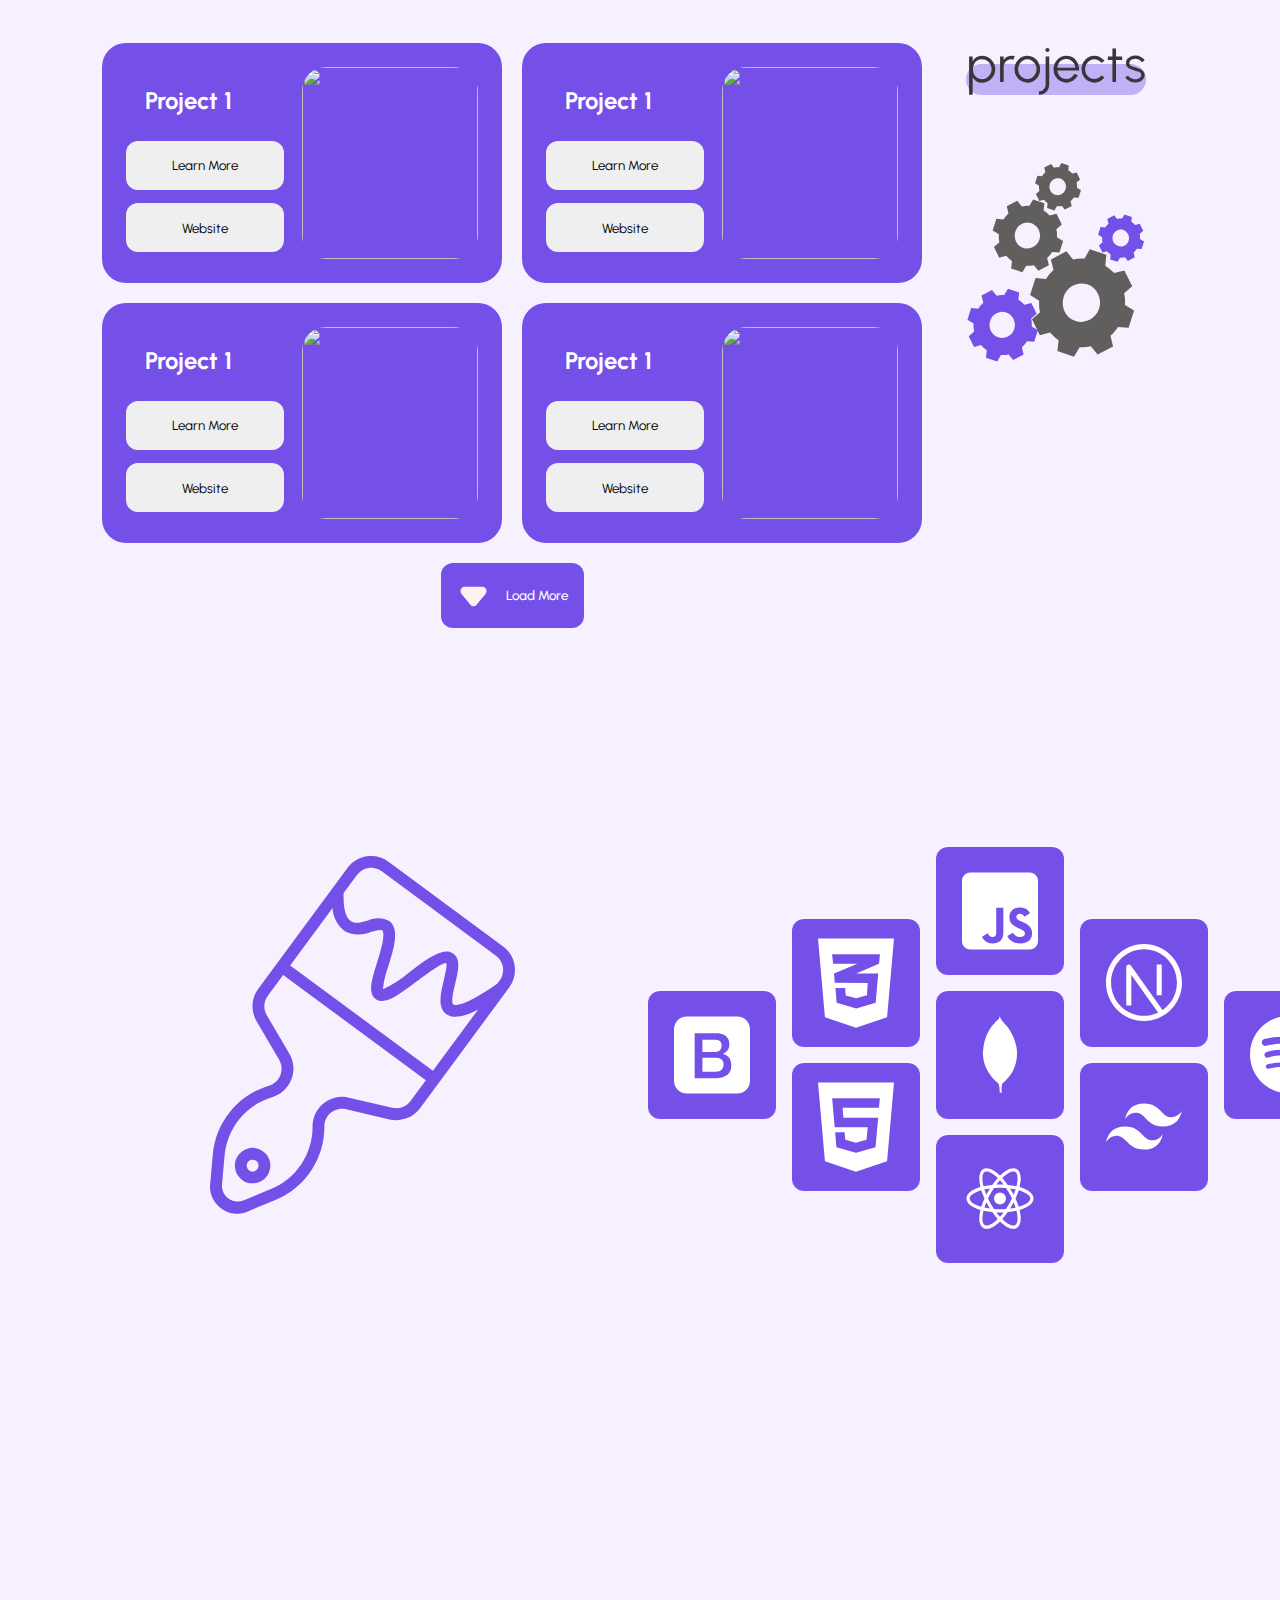
==== commit 8b5b6aba: "push" ====
--- a/index.html
+++ b/index.html
@@ -6,6 +6,8 @@
     <title>Linas Gierga</title>
     <link rel="stylesheet" href="/src/style.css">
     <link rel="stylesheet" href="/src/styles/projectSection.css">
+    <link rel="stylesheet" href="/src/styles/techstack.css">
+    <link rel="stylesheet" href="/src/styles/contact.css">
 </head>
 <body>
     <svg class="backgroundSvg" xmlns="http://www.w3.org/2000/svg" width="790" height="1080" viewBox="0 0 790 1080" fill="none">
@@ -417,7 +419,63 @@
         </div>
 
     </section>
+
+    <section class="section3">
+        <div class="section3left">
+            <div class="paintBrush">
+                <svg width="530" height="530" viewBox="0 0 530 530" fill="none" xmlns="http://www.w3.org/2000/svg">
+                    <g clip-path="url(#clip0_255_200)">
+                    <path d="M438.974 158.139L324.806 73.798C318.498 69.1379 310.597 67.1746 302.841 68.34C295.085 69.5053 288.11 73.7039 283.45 80.0121L194.316 200.669C190.871 205.326 188.869 210.892 188.559 216.676C188.249 222.46 189.645 228.208 192.574 233.206L215.136 271.742C216.497 274.046 217.314 276.63 217.527 279.297C217.741 281.965 217.344 284.646 216.367 287.137C215.325 289.748 213.689 292.08 211.588 293.949C209.488 295.818 206.981 297.172 204.266 297.903C189.229 302.526 175.915 311.533 166.029 323.77C156.143 336.007 150.135 350.916 148.775 366.589L146.121 396.379C145.715 400.987 146.502 405.622 148.407 409.837C150.311 414.053 153.27 417.706 156.997 420.446C160.724 423.186 165.094 424.92 169.686 425.481C174.277 426.042 178.936 425.41 183.213 423.648L211.329 412.065C225.903 406.091 238.358 395.897 247.095 382.79C255.831 369.684 260.448 354.265 260.354 338.515C260.345 335.834 260.943 333.186 262.104 330.77C263.265 328.354 264.958 326.232 267.056 324.564C269.155 322.896 271.604 321.725 274.22 321.139C276.836 320.553 279.55 320.568 282.16 321.181L325.468 331.395C331.107 332.723 337.012 332.366 342.45 330.367C347.887 328.368 352.618 324.816 356.054 320.152L445.188 199.495C449.848 193.187 451.812 185.286 450.646 177.53C449.481 169.774 445.282 162.799 438.974 158.139ZM346.54 313.123C344.477 315.914 341.64 318.038 338.381 319.233C335.123 320.428 331.585 320.64 328.207 319.845L284.898 309.631C280.547 308.605 276.019 308.579 271.656 309.555C267.293 310.532 263.208 312.485 259.709 315.267C256.21 318.05 253.387 321.589 251.452 325.62C249.518 329.651 248.523 334.068 248.542 338.539C248.624 351.937 244.697 365.054 237.266 376.202C229.834 387.351 219.238 396.022 206.84 401.101L178.724 412.684C176.323 413.492 173.762 413.709 171.259 413.316C168.756 412.922 166.385 411.931 164.348 410.426C162.31 408.92 160.666 406.945 159.554 404.669C158.443 402.392 157.897 399.881 157.964 397.348L160.611 367.568C161.823 354.109 167.046 341.324 175.605 330.867C184.164 320.409 195.665 312.762 208.618 308.913C212.875 307.596 216.779 305.334 220.039 302.296C223.299 299.258 225.83 295.523 227.444 291.369C229.057 287.215 229.711 282.751 229.356 278.309C229.001 273.867 227.647 269.563 225.396 265.718L202.793 227.196C201.04 224.201 200.204 220.757 200.388 217.291C200.572 213.825 201.769 210.49 203.83 207.697L219.166 186.938L361.876 292.364L346.54 313.123ZM368.904 282.85L226.194 177.424L268.533 120.111C268.749 124.736 270.007 129.252 272.212 133.323C274.417 137.394 277.513 140.915 281.268 143.622C285.356 145.538 289.81 146.549 294.325 146.584C298.839 146.62 303.308 145.679 307.426 143.828C311.481 142.618 316.675 141.381 318.025 142.32C322.092 145.574 316.167 164.624 312.985 174.862C307.724 191.799 303.567 205.17 311.606 211.109C320.549 217.715 334.648 207.071 352.469 193.618C361.471 186.827 378.205 174.188 382.163 174.922C383.455 177.155 381.125 186.699 379.749 192.403C376.63 205.364 373.418 218.771 381.739 225.682C388.209 230.859 398.619 229.608 414.163 221.605L368.904 282.85ZM433.186 195.834C396.578 221.659 389.807 216.731 389.321 216.592C386.663 214.378 389.664 201.875 391.279 195.17C394.22 182.887 397.006 171.254 389.442 165.666L389.261 165.532C379.383 158.5 363.611 170.393 345.35 184.183C337.32 191.007 328.425 196.743 318.895 201.243C319.742 193.429 321.548 185.749 324.272 178.376C329.929 160.187 335.778 141.361 325.396 133.059C322.132 131.292 318.497 130.318 314.786 130.216C311.076 130.114 307.393 130.886 304.036 132.471C297.721 134.35 291.753 136.118 287.355 133.472C281.635 130.246 279.155 120.325 279.61 105.117L292.964 87.0405C295.76 83.2556 299.945 80.7364 304.599 80.0372C309.252 79.338 313.993 80.516 317.778 83.3121L431.946 167.653C435.731 170.449 438.25 174.634 438.949 179.287C439.648 183.941 438.47 188.682 435.674 192.466L433.186 195.834ZM178.067 391.875C180.889 393.96 184.267 395.161 187.772 395.327C191.277 395.493 194.753 394.615 197.759 392.805C200.766 390.995 203.168 388.335 204.663 385.16C206.157 381.985 206.677 378.438 206.155 374.967C205.634 371.497 204.095 368.26 201.733 365.664C199.372 363.068 196.294 361.231 192.888 360.385C189.482 359.538 185.902 359.721 182.6 360.909C179.299 362.098 176.423 364.239 174.338 367.061C171.542 370.846 170.364 375.587 171.063 380.24C171.763 384.894 174.282 389.079 178.067 391.875ZM192.123 372.847C193.064 373.542 193.778 374.5 194.174 375.601C194.57 376.702 194.631 377.895 194.349 379.03C194.067 380.165 193.454 381.191 192.589 381.979C191.724 382.766 190.645 383.279 189.488 383.452C188.331 383.626 187.149 383.453 186.091 382.955C185.032 382.457 184.145 381.656 183.542 380.654C182.939 379.652 182.646 378.493 182.702 377.325C182.757 376.156 183.157 375.031 183.852 374.09C184.784 372.828 186.179 371.988 187.73 371.755C189.282 371.522 190.862 371.915 192.123 372.847Z" fill="#7450E9"/>
+                    </g>
+                    <defs>
+                    <clipPath id="clip0_255_200">
+                    <rect width="378.514" height="378.514" fill="white" transform="translate(224.909) rotate(36.4548)"/>
+                    </clipPath>
+                    </defs>
+                    </svg>         
+            </div>
+        </div>
+        <div class="section3right">
+            <div class="row">
+                <div class="block">
+                    <img src="/src/assets/bootstrap.svg" alt="" class="techStackImg" draggable="false">
+                </div>
+            </div>
+            <div class="row">
+                <div class="block">
+                    <img src="/src/assets/alternate-css3-logo.svg" alt="" class="techStackImg" draggable="false">
+                </div>
+                <div class="block">
+                    <img src="/src/assets/html-5-logo.svg" alt="" class="techStackImg" draggable="false">
+                </div>
+            </div>
+            <div class="row">
+                <div class="block">
+                    <img src="/src/assets/javascript-js-square.svg" alt="" class="techStackImg" draggable="false">
+                </div>
+                <div class="block">
+                    <img src="/src/assets/mongodb.svg" alt="" class="techStackImg" draggable="false">
+                </div>
+                <div class="block">
+                    <img src="/src/assets/reactjs-fill.svg" alt="" class="techStackImg" draggable="false">
+                </div>
+            </div>
+            <div class="row">
+                <div class="block">
+                    <img src="/src/assets/nextjs.svg" alt="" class="nextjs" draggable="false">
+                </div>
+                <div class="block">
+                    <img src="/src/assets/tailwindcss.svg" alt="" class="techStackImg" draggable="false">
+                </div>
+            </div>
+            <div class="row">
+                <div class="block"><img src="/src/assets/spotify.svg" alt="" class="techStackImg" draggable="false"></div>
+            </div>
+        </div>
+    </section>
     <script src="/src/hero.js"></script>
+    <script src="/src/components/contact.js"></script>
+    <script src="/src/components/techstack.js"></script>
     <script src="/src//components/projectGrid.js"></script>
 </body>
 </html>--- a/src/styles/techstack.css
+++ b/src/styles/techstack.css
@@ -0,0 +1,48 @@
+.section3 {
+    display: flex;
+    justify-content: space-between;
+    margin-bottom: 20em;
+}
+
+.block {
+    width: 8em;
+    height: 8em;
+    background-color: #7450E9;
+    margin: 0.5em;
+    border-radius: 12px;
+    display: flex;
+    justify-content: center;
+    align-items: center;
+    transition: all 0.3s ease;
+}
+
+.block:hover {
+    cursor: pointer;
+    scale: 1.05;
+    transition: all 0.3s ease;
+}
+
+.section3left {
+    margin-left: 5%;
+}
+
+.section3right {
+    display: flex;
+    flex: 1;
+    max-width: 50%;
+}
+
+.row {
+    display: flex;
+    flex-direction: column;
+    align-items: center;
+    justify-content: center;
+}
+
+.techStackImg {
+    max-width: 60%;
+}
+
+.nextjs {
+    width: 60%;
+}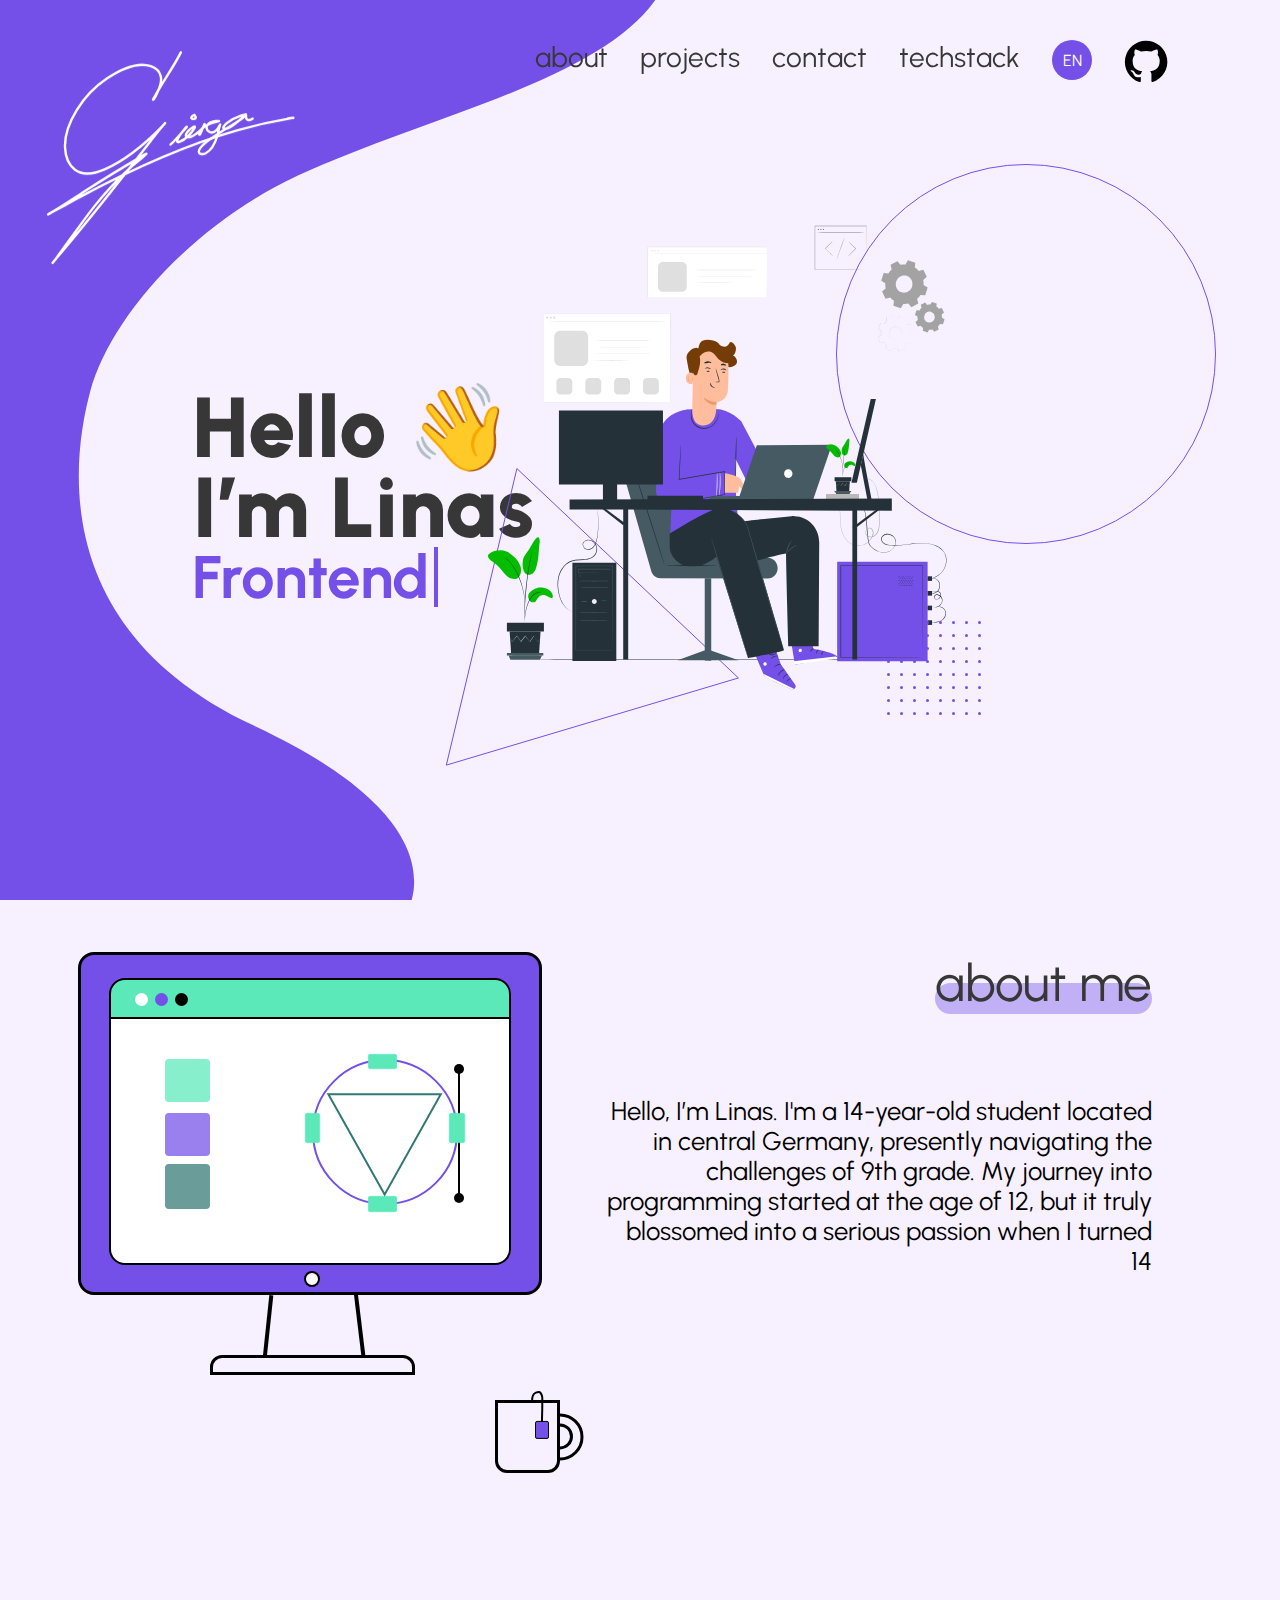
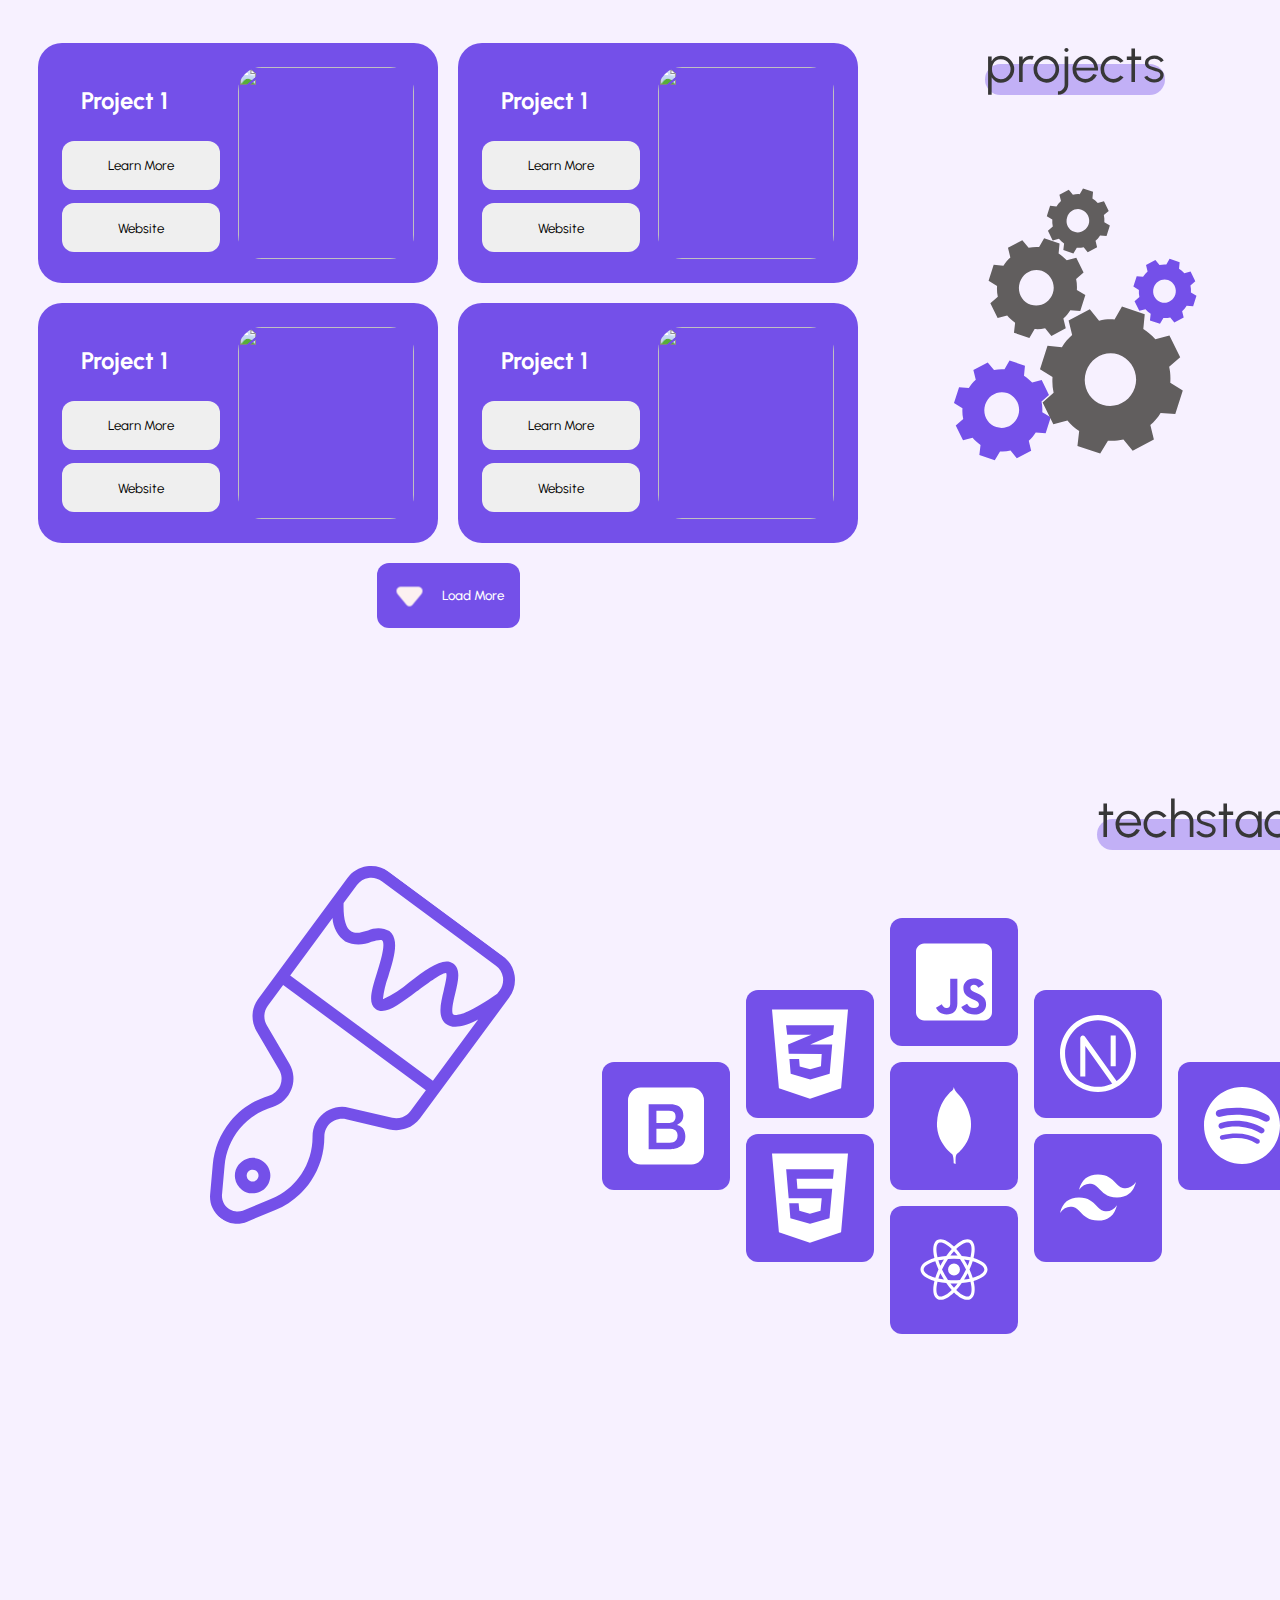
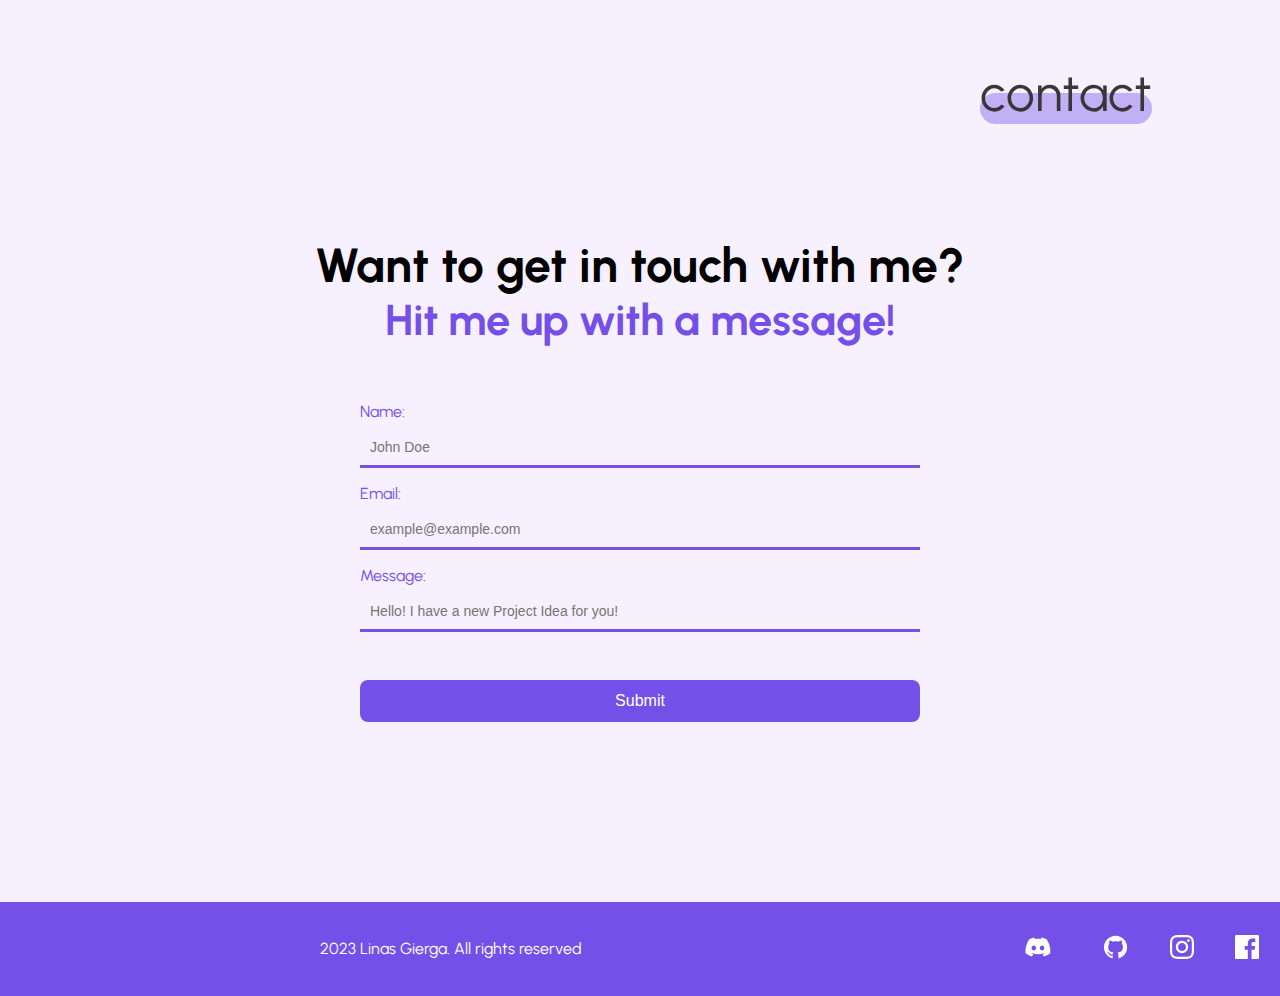
==== commit a6e4e09e: "huge update" ====
--- a/index.html
+++ b/index.html
@@ -15,17 +15,12 @@
         <defs>
           <linearGradient id="paint0_linear_227_18" x1="304.5" y1="165.05" x2="1593.38" y2="798.725" gradientUnits="userSpaceOnUse">
             <stop stop-color="#7450E9"/>
-            <stop offset="1" stop-color="#7450E9" stop-opacity="0"/>
+            <stop offset="1" stop-color="#7450E9" stop-opacity="1"/>
           </linearGradient>
         </defs>
       </svg>
       <div class="logo">
-        <svg width="310" height="267" viewBox="0 0 310 267" fill="none" xmlns="http://www.w3.org/2000/svg">
-            <path d="M167.271 1.67548C159.234 17.7481 148.568 32.6499 139.593 48.217C137.993 50.9913 135.895 57.5998 133.378 60.1169C129.722 63.7732 138.491 51.0887 140.386 46.2778C144.887 34.8528 143.086 23.5579 130.117 18.9963C111.531 12.459 89.5751 24.444 74.6724 34.422C59.3896 44.6546 46.905 57.9457 37.2761 73.6033C28.7449 87.4761 21.8382 103.567 22.5335 120.189C22.9638 130.473 26.2037 141.547 34.786 148.132C45.6706 156.483 60.413 152.877 71.7636 147.955C99.3915 135.976 123.402 115.205 144.264 93.833C145.406 92.6641 148.632 88.9727 147.526 90.1749C140.97 97.3014 135.141 105.206 129.235 112.851C90.4915 163.004 51.2252 212.651 10.1709 260.938C9.19803 262.082 8.2429 263.241 7.28413 264.397C5.80034 266.187 10.1784 260.758 11.5593 258.888C27.1381 237.793 41.9607 216.149 58.1008 195.466C71.623 178.139 86.2665 162.166 102.439 147.294C109.337 140.951 117.073 135.361 123.814 128.871C126.533 126.255 117.107 132.338 113.854 134.248C92.2403 146.942 70.8422 159.985 49.7709 173.562C34.5602 183.363 19.6633 193.759 3.91251 202.694C-8.41031 209.685 28.7204 189.001 41.2207 182.333C104.231 148.72 169.386 118.511 238.273 98.9456C259.609 92.8859 281.394 87.8939 303.281 84.2691C313.803 82.5265 303.559 83.9379 300.945 84.181" stroke="white" stroke-width="3" stroke-linecap="round"/>
-            <path d="M154.395 116.854C161.183 110.567 167.227 103.412 173.31 96.4534C176.707 92.5687 173.564 95.4496 172.432 96.7729C169.176 100.578 165.729 104.782 163.597 109.346C162.542 111.605 161.649 114.639 165.131 113.468C169.69 111.934 173.588 109.067 176.937 105.671C179.15 103.428 181.15 100.988 182.928 98.3865C183.255 97.907 185.162 95.5187 184.909 94.6322C184.388 92.8083 177.61 98.7584 177.192 99.2172C175.923 100.611 171.616 105.383 174.62 107.093C178.263 109.167 183.664 105.338 186.379 103.339C189.921 100.73 195.839 96.217 196.923 91.5488C197.417 89.421 194.962 95.4574 194.127 97.4759C193.39 99.257 192.608 103.122 190.948 104.329C189.663 105.264 190.678 100.941 190.692 100.911C192.775 96.3139 198.382 93.3307 202.706 91.2932C206.526 89.4927 210.54 88.8384 214.56 87.7146C216.526 87.1649 211.192 87.4715 210.981 87.491C207.425 87.8194 203.378 89.0227 200.933 91.7885C198.311 94.7533 199.287 98.7413 202.53 100.751C205.795 102.773 209.166 101.398 211.78 98.9936C213.767 97.1655 217.255 89.7518 216.317 92.2837C214.703 96.6411 214.249 101.516 212.914 105.975C210.452 114.202 206.329 123.654 198.233 127.798C194.831 129.539 187.863 129.271 190.213 123.596C191.95 119.399 196.219 115.992 199.607 113.244C205.164 108.736 211.256 104.912 217.308 101.118C225.854 95.76 234.603 90.6647 242.869 84.8709C243.319 84.5552 248.34 81.5765 247.981 80.1741C247.637 78.8268 242.394 80.7277 242.23 80.7811C236.063 82.7913 230.092 86.0893 224.848 89.8873C223.353 90.9707 216.78 97.6461 222.979 97.2362C228.381 96.8791 233.984 91.8157 237.917 88.5773C240.832 86.1766 243.579 83.5832 246.32 80.9888C247.017 80.3291 248.292 78.3027 248.588 79.2155C249.261 81.2844 247.924 83.7826 250.09 85.4461C252.697 87.4482 255.004 85.9555 257.056 84.3597" stroke="white" stroke-width="3" stroke-linecap="round"/>
-            <path d="M184.252 79.7382C182.867 80.113 181.266 81.191 180.563 82.4711C179.379 84.6312 182.834 84.9303 184.089 84.7305C186.676 84.3184 186.195 82.1652 184.856 80.6436" stroke="white" stroke-width="3" stroke-linecap="round"/>
-        </svg>
-                                
+        <img src="/src/assets/logo.svg" alt="">                   
     </div>
     <header class="head">
         <nav class="navbar">
@@ -73,315 +68,12 @@
             </div>
         </div>   
         <div class="vectorPerson">
-            <svg width="899" height="724" viewBox="0 0 899 724" fill="none" xmlns="http://www.w3.org/2000/svg">
-                <circle cx="709" cy="190" r="189.5" stroke="#7450E9"/>
-                <path d="M421.435 513.965L129.319 601.122L199.897 304.563L421.435 513.965Z" stroke="#7450E9"/>
-                <g clip-path="url(#clip0_275_212)">
-                <mask id="mask0_275_212" style="mask-type:luminance" maskUnits="userSpaceOnUse" x="157" y="28" width="507" height="527">
-                <path d="M664 28.367H157V554.633H664V28.367Z" fill="white"/>
-                </mask>
-                <g mask="url(#mask0_275_212)">
-                <path d="M226.307 149.777H353.26V237.979H226.307V149.777Z" fill="white"/>
-                <path d="M353.361 238.084V236.505V231.874V214.086C353.361 198.719 353.26 176.721 353.26 149.882L353.462 150.092H226.51L226.712 149.882V238.084L226.51 237.874L317.972 237.979L344.134 238.084H351.13H352.955H353.564H351.232H344.235L318.175 238.189L226.611 238.295H226.408V238.084V149.882V149.671H226.611H353.564H353.767V149.882C353.767 176.827 353.665 198.93 353.665 214.192V231.874V236.505C353.665 237.558 353.361 238.084 353.361 238.084Z" fill="#DFDFDF"/>
-                <path d="M226.307 157.671C226.307 157.565 254.699 157.46 289.784 157.46C324.868 157.46 353.26 157.565 353.26 157.671C353.26 157.776 324.868 157.881 289.784 157.881C254.699 157.881 226.307 157.776 226.307 157.671Z" fill="#DFDFDF"/>
-                <path d="M231.377 153.671C231.377 154.302 230.972 154.723 230.363 154.723C229.755 154.723 229.349 154.302 229.349 153.671C229.349 153.039 229.755 152.618 230.363 152.618C230.972 152.618 231.377 153.145 231.377 153.671Z" fill="#DFDFDF"/>
-                <path d="M233.81 152.618C234.37 152.618 234.824 153.09 234.824 153.671C234.824 154.252 234.37 154.723 233.81 154.723C233.251 154.723 232.796 154.252 232.796 153.671C232.796 153.09 233.251 152.618 233.81 152.618Z" fill="#DFDFDF"/>
-                <path d="M238.272 153.671C238.272 154.302 237.867 154.723 237.258 154.723C236.65 154.723 236.244 154.302 236.244 153.671C236.244 153.039 236.65 152.618 237.258 152.618C237.867 152.618 238.272 153.145 238.272 153.671Z" fill="#DFDFDF"/>
-                <path d="M237.258 172.828C237.258 169.514 239.945 166.828 243.258 166.828H265.126C268.44 166.828 271.126 169.514 271.126 172.828V195.982C271.126 199.296 268.44 201.982 265.126 201.982H243.258C239.945 201.982 237.258 199.296 237.258 195.982V172.828Z" fill="#DFDFDF"/>
-                <path d="M335.919 176.827C335.919 176.932 322.737 177.037 306.412 177.037C290.086 177.037 276.904 176.932 276.904 176.827C276.904 176.721 290.086 176.616 306.412 176.616C322.737 176.616 335.919 176.721 335.919 176.827Z" fill="#DFDFDF"/>
-                <path d="M335.919 183.352C335.919 183.458 322.737 183.563 306.412 183.563C290.086 183.563 276.904 183.458 276.904 183.352C276.904 183.247 290.086 183.142 306.412 183.142C322.737 183.142 335.919 183.247 335.919 183.352Z" fill="#DFDFDF"/>
-                <path d="M335.919 189.878C335.919 189.983 322.737 190.089 306.412 190.089C290.086 190.089 276.904 189.983 276.904 189.878C276.904 189.773 290.086 189.668 306.412 189.668C322.737 189.668 335.919 189.773 335.919 189.878Z" fill="#DFDFDF"/>
-                <path d="M311.787 196.404C311.382 196.509 310.875 196.509 310.368 196.509L306.616 196.614C303.473 196.614 299.112 196.72 294.347 196.72C289.581 196.72 285.221 196.72 281.976 196.614L278.224 196.509C277.717 196.509 277.311 196.509 276.906 196.404C277.311 196.299 277.818 196.299 278.224 196.299L281.976 196.193C285.119 196.088 289.479 196.088 294.347 196.088C299.214 196.088 303.473 196.088 306.616 196.193L310.368 196.299C310.875 196.299 311.382 196.299 311.787 196.404Z" fill="#DFDFDF"/>
-                <path d="M239.388 217.876C239.388 215.667 241.179 213.876 243.388 213.876H251.307C253.517 213.876 255.307 215.667 255.307 217.876V226.401C255.307 228.61 253.517 230.401 251.307 230.401H243.388C241.179 230.401 239.388 228.61 239.388 226.401V217.876Z" fill="#DFDFDF"/>
-                <path d="M268.287 217.876C268.287 215.667 270.077 213.876 272.287 213.876H280.206C282.416 213.876 284.206 215.667 284.206 217.876V226.401C284.206 228.61 282.416 230.401 280.206 230.401H272.287C270.077 230.401 268.287 228.61 268.287 226.401V217.876Z" fill="#DFDFDF"/>
-                <path d="M297.084 217.876C297.084 215.667 298.875 213.876 301.084 213.876H309.004C311.213 213.876 313.004 215.667 313.004 217.876V226.401C313.004 228.61 311.213 230.401 309.004 230.401H301.084C298.875 230.401 297.084 228.61 297.084 226.401V217.876Z" fill="#DFDFDF"/>
-                <path d="M325.983 217.876C325.983 215.667 327.774 213.876 329.983 213.876H337.903C340.112 213.876 341.903 215.667 341.903 217.876V226.401C341.903 228.61 340.112 230.401 337.903 230.401H329.983C327.774 230.401 325.983 228.61 325.983 226.401V217.876Z" fill="#DFDFDF"/>
-                <path d="M584.655 171.827C584.553 172.353 584.25 172.88 583.946 173.301C582.525 175.511 579.99 176.564 577.455 176.143C576.341 175.932 575.224 175.406 574.313 174.564C573.806 174.143 573.398 173.616 573.095 173.09C572.688 172.459 572.487 171.827 572.285 171.196C571.878 169.827 571.98 168.249 572.487 166.88C572.994 165.512 573.905 164.354 575.123 163.617C575.73 163.196 576.341 162.986 576.948 162.775C577.557 162.565 578.166 162.565 578.876 162.565C581.106 162.67 583.133 163.933 584.349 165.933C585.161 167.196 585.466 168.775 585.263 170.354C585.059 170.88 584.857 171.406 584.655 171.827C584.655 171.827 584.857 171.301 584.96 170.248C585.06 168.775 584.757 167.301 584.046 166.038C582.932 164.144 580.903 162.986 578.772 162.986C578.165 162.986 577.557 163.091 576.948 163.196C573.603 164.144 571.674 167.722 572.588 171.196C572.791 171.827 572.994 172.459 573.399 172.985C573.703 173.511 574.11 174.037 574.515 174.458C576.138 175.932 578.369 176.458 580.397 175.827C581.815 175.406 583.031 174.564 583.842 173.301C584.147 172.88 584.453 172.353 584.655 171.827Z" fill="#DFDFDF"/>
-                <path d="M587.87 157.469L587.881 157.261L588.019 156.537L588.559 153.853L588.553 153.957C587.168 153.353 585.29 152.511 583.119 151.444L583.22 151.45L581.046 154.456L581.041 154.56L580.94 154.554C579.635 154.373 578.324 154.296 577.104 154.432L577.003 154.426L577.008 154.323L575.044 151.177L575.246 151.189L569.675 153.37L569.782 153.272L570.303 156.959L570.298 157.063L570.192 157.16C569.141 157.935 568.187 158.818 567.423 159.924L567.317 160.022L567.216 160.016C566.118 159.741 564.913 159.567 563.714 159.288L563.921 159.196L561.515 164.8L561.424 164.586L564.343 166.847L564.439 166.956L564.434 167.061C564.265 168.409 564.201 169.659 564.335 171.025L564.329 171.128L564.223 171.228L561.189 173.243L561.2 173.034L563.335 178.802L563.139 178.685C564.258 178.543 565.484 178.3 566.704 178.164L566.805 178.17L566.9 178.28C567.654 179.369 568.514 180.36 569.586 181.153L569.676 181.367L569.671 181.473L569.666 181.577L569.655 181.785L569.528 182.3L569.38 183.23L569.084 185.095L568.993 184.88L574.433 187.289L574.226 187.381L576.4 184.374L576.506 184.277L576.607 184.283C577.912 184.463 579.122 184.534 580.443 184.403L580.544 184.409L580.639 184.52L582.604 187.664L582.407 187.549C584.365 186.829 586.222 186.102 587.978 185.368L587.866 185.571L587.345 181.883L587.35 181.78L587.456 181.681C588.506 180.907 589.461 180.024 590.225 178.919L590.331 178.821L590.431 178.827C591.631 179.107 592.83 179.385 593.933 179.555L593.727 179.647L596.133 174.042L596.223 174.258L593.304 171.997L593.203 171.991L593.209 171.886C593.378 170.537 593.446 169.183 593.308 167.921L593.313 167.818L593.414 167.824L596.448 165.809L596.443 165.913L594.307 160.145L594.408 160.151C592.981 160.381 591.761 160.517 590.843 160.672C590.28 159.805 589.611 159.033 588.937 158.367L588.359 157.811L587.87 157.469L588.168 157.591C588.263 157.7 588.46 157.817 588.751 158.043C589.526 158.715 590.195 159.486 590.763 160.251L590.662 160.245C591.681 160.096 592.8 159.953 594.228 159.723L594.127 159.717L594.122 159.82L596.257 165.588L596.252 165.691L596.146 165.791L593.111 167.806L593.218 167.708C593.351 169.074 593.282 170.428 593.113 171.775L593.018 171.666L595.937 173.927L596.032 174.036L596.027 174.142L593.62 179.746L593.615 179.85L593.514 179.844C592.416 179.57 591.212 179.396 590.012 179.116L590.118 179.018C589.254 180.116 588.299 181 587.249 181.774L587.36 181.572L587.882 185.259L587.877 185.362L587.771 185.462L582.201 187.641L582.094 187.74L581.999 187.629L580.034 184.485L580.231 184.6C578.91 184.732 577.599 184.655 576.294 184.474L576.501 184.38L574.327 187.387L574.221 187.486L574.12 187.48L568.686 184.966L568.585 184.96L568.59 184.857L568.887 182.994L569.035 182.062L569.162 181.547L569.172 181.338L569.178 181.235L569.183 181.129C569.363 181.559 569.178 181.235 569.273 181.344C568.307 180.452 567.346 179.454 566.598 178.262L566.794 178.377C565.574 178.514 564.348 178.756 563.229 178.899L563.027 178.887L562.932 178.778L560.797 173.01L560.701 172.901L560.807 172.802C561.852 172.133 562.902 171.358 563.841 170.787L563.73 170.99C563.597 169.624 563.665 168.269 563.834 166.92L563.924 167.136L561.005 164.875L560.91 164.765L560.915 164.659L563.322 159.055L563.327 158.952L563.428 158.958C564.627 159.237 565.826 159.515 566.93 159.686L566.723 159.777C567.587 158.68 568.542 157.795 569.592 157.022L569.486 157.119L568.965 153.432L568.97 153.328L569.071 153.334C571.028 152.614 572.885 151.887 574.641 151.153L574.742 151.159L574.837 151.27L576.802 154.415L576.701 154.409C578.022 154.278 579.332 154.355 580.638 154.537L580.537 154.531L582.711 151.524L582.716 151.42L582.817 151.426L588.246 154.042L588.347 154.048L587.806 156.734L587.669 157.457L587.87 157.469Z" fill="#DFDFDF"/>
-                <path d="M606.05 163.83C605.111 163.258 604.262 162.473 603.615 161.675L600.723 162.471L598.47 157.902L600.795 155.886C600.536 154.751 600.483 153.709 600.526 152.557L597.922 151.04L599.494 146.14L602.438 146.386C602.996 145.412 603.76 144.531 604.535 143.86L603.778 140.873L608.209 138.523L610.15 140.918C611.248 140.644 612.256 140.585 613.37 140.623L614.952 137.918L619.684 139.52L619.434 142.565C620.372 143.137 621.221 143.924 621.868 144.721L624.76 143.924L627.013 148.493L624.688 150.511C624.948 151.644 625 152.686 624.957 153.837L627.562 155.357L625.989 160.255L623.045 160.011C622.487 160.983 621.718 161.759 620.948 162.537L621.705 165.521L617.274 167.871L615.334 165.479C614.235 165.753 613.227 165.812 612.113 165.772L610.531 168.477L605.799 166.874L606.05 163.83ZM610.827 158.325C613.607 159.312 616.658 157.669 617.524 154.797C618.491 151.92 616.916 148.773 614.142 147.891C611.362 146.906 608.311 148.547 607.445 151.419C606.478 154.297 607.946 157.345 610.827 158.325Z" fill="#A3A3A3"/>
-                <path d="M576.959 136.855C575.495 135.897 574.223 134.718 573.146 133.423L568.556 134.632L565.063 127.524L568.645 124.388C568.254 122.634 568.169 120.969 568.281 119.185L564.213 116.709L566.657 109.042L571.331 109.499C572.265 107.98 573.412 106.659 574.67 105.54L573.52 100.803L580.414 97.1588L583.431 100.846C585.129 100.433 586.742 100.338 588.466 100.447L590.882 96.229L598.287 98.7202L597.824 103.554C599.288 104.512 600.555 105.586 601.732 106.876L606.322 105.666L609.816 112.774L606.233 115.909C606.625 117.663 606.709 119.329 606.597 121.112L610.665 123.59L608.221 131.255L603.452 130.91C602.518 132.428 601.371 133.748 600.113 134.866L601.263 139.606L594.369 143.249L591.352 139.561C589.654 139.975 588.041 140.07 586.317 139.962L583.8 144.184L576.395 141.694L576.959 136.855ZM584.513 128.262C588.931 129.674 593.559 127.208 595.052 122.732C596.544 118.256 594.074 113.386 589.751 111.864C585.332 110.452 580.704 112.918 579.212 117.394C577.724 121.974 580.094 126.849 584.513 128.262Z" fill="#A3A3A3"/>
-                <path d="M531.418 91.8873C531.621 91.6768 531.724 91.4663 531.925 91.2558L533.446 89.677C534.766 88.3087 536.591 86.5194 538.619 84.5196V84.7301C536.591 82.7303 534.766 80.941 533.446 79.678L531.925 78.0992C531.724 77.8887 531.521 77.6782 531.418 77.4677C531.621 77.5729 531.824 77.7834 532.028 77.9939L533.649 79.4675C534.967 80.7305 536.894 82.5198 538.922 84.5196L539.023 84.6249L538.922 84.7301C536.894 86.7299 535.07 88.5192 533.649 89.8875L532.028 91.4663C531.925 91.5716 531.621 91.6768 531.418 91.8873Z" fill="#7D7D7D"/>
-                <path d="M515.601 77.3624C515.398 77.5729 515.297 77.7834 515.094 77.9939L513.573 79.5727C512.255 80.941 510.43 82.7303 508.402 84.7301V84.4143C510.43 86.4141 512.255 88.2034 513.573 89.4665L515.094 91.0453C515.297 91.2558 515.5 91.4663 515.601 91.6768C515.398 91.5716 515.195 91.361 514.993 91.1505C514.587 90.7295 513.979 90.2033 513.37 89.677C512.052 88.414 510.125 86.6246 508.097 84.6248L507.996 84.5196L508.097 84.4143C510.125 82.4145 511.951 80.6252 513.37 79.2569L514.993 77.7834C515.195 77.6781 515.398 77.4676 515.601 77.3624Z" fill="#7D7D7D"/>
-                <path d="M519.657 95.2554C519.556 95.2554 521.178 90.4138 523.409 84.4144C525.64 78.4149 527.364 73.6785 527.465 73.6785C527.567 73.6785 525.944 78.5202 523.713 84.5196C521.483 90.519 519.759 95.2554 519.657 95.2554Z" fill="#7D7D7D"/>
-                <path d="M549.469 104.833V102.518V93.6766C549.469 86.0984 549.469 75.2573 549.366 62.1007L549.469 62.3112H497.957L498.159 62.1007V105.675L497.957 105.465L535.17 105.57H545.717H548.556H545.817L535.273 105.675L497.957 105.781H497.755V105.57V61.9954V61.7849H497.957H549.469H549.57V61.9954C549.57 75.1521 549.469 85.9931 549.469 93.6766V102.518V104.833Z" fill="#7D7D7D"/>
-                <path d="M549.873 68.5211C549.873 68.6264 538.212 68.7316 523.915 68.7316C509.618 68.7316 497.957 68.6264 497.957 68.5211C497.957 68.4159 509.516 68.3106 523.915 68.3106C538.315 68.3106 549.873 68.4159 549.873 68.5211Z" fill="#7D7D7D"/>
-                <path d="M502.115 65.3635C502.115 65.7846 501.811 66.1003 501.405 66.1003C500.998 66.1003 500.695 65.7846 500.695 65.3635C500.695 64.9425 500.998 64.6268 501.405 64.6268C501.811 64.6268 502.115 64.9425 502.115 65.3635Z" fill="#7D7D7D"/>
-                <path d="M503.94 64.6268C504.333 64.6268 504.65 64.9562 504.65 65.3635C504.65 65.7698 504.333 66.1003 503.94 66.1003C503.548 66.1003 503.23 65.7698 503.23 65.3635C503.23 64.9562 503.548 64.6268 503.94 64.6268Z" fill="#7D7D7D"/>
-                <path d="M507.185 65.3635C507.185 65.7846 506.881 66.1003 506.475 66.1003C506.068 66.1003 505.765 65.7846 505.765 65.3635C505.765 64.9425 506.068 64.6268 506.475 64.6268C506.881 64.6268 507.185 64.9425 507.185 65.3635Z" fill="#7D7D7D"/>
-                <path d="M330.85 83.0461H449.894V133.252H330.85V83.0461Z" fill="white"/>
-                <path d="M449.894 133.252V132.41V129.778V119.779C449.894 111.149 449.894 98.6235 449.791 83.046L449.894 83.1513L330.85 83.2566L331.053 83.046V133.252L330.85 133.041L416.229 133.147L440.97 133.252H416.229L330.749 133.357H330.546V133.147V82.9408V82.7303H330.749H449.791H449.894V83.046C449.894 98.6235 449.894 111.149 449.791 119.779V129.778V132.305C449.791 132.831 449.894 133.252 449.894 133.252Z" fill="#DFDFDF"/>
-                <path d="M331.053 89.8875C331.053 89.7823 357.62 89.677 390.474 89.677C423.327 89.677 449.894 89.7823 449.894 89.8875C449.894 89.9928 423.327 90.098 390.474 90.098C357.62 90.098 331.053 89.9928 331.053 89.8875Z" fill="#DFDFDF"/>
-                <path d="M336.021 86.8352C336.021 87.3614 335.616 87.6772 335.109 87.6772C334.602 87.6772 334.196 87.2562 334.196 86.8352C334.196 86.3089 334.602 85.8879 335.109 85.8879C335.616 85.8879 336.021 86.3089 336.021 86.8352Z" fill="#EBEBEB"/>
-                <path d="M338.961 86.8352C338.961 87.3614 338.556 87.6772 338.049 87.6772C337.542 87.6772 337.136 87.2562 337.136 86.8352C337.136 86.3089 337.542 85.8879 338.049 85.8879C338.556 85.8879 338.961 86.3089 338.961 86.8352Z" fill="#EBEBEB"/>
-                <path d="M340.989 85.8879C341.493 85.8879 341.902 86.312 341.902 86.8352C341.902 87.3583 341.493 87.7824 340.989 87.7824C340.485 87.7824 340.077 87.3583 340.077 86.8352C340.077 86.312 340.485 85.8879 340.989 85.8879Z" fill="#EBEBEB"/>
-                <path d="M340.99 102.992C340.99 100.231 343.229 97.992 345.99 97.992H364.788C367.549 97.992 369.788 100.231 369.788 102.992V122.779C369.788 125.54 367.549 127.779 364.788 127.779H345.99C343.229 127.779 340.99 125.54 340.99 122.779V102.992Z" fill="#DFDFDF"/>
-                <path d="M441.68 105.991C441.68 106.097 426.875 106.202 408.623 106.202C390.371 106.202 375.567 106.097 375.567 105.991C375.567 105.886 390.371 105.781 408.623 105.781C426.875 105.781 441.68 105.886 441.68 105.991Z" fill="#DFDFDF"/>
-                <path d="M441.68 112.096C441.68 112.201 426.875 112.306 408.623 112.306C390.371 112.306 375.567 112.201 375.567 112.096C375.567 111.991 390.371 111.885 408.623 111.885C426.875 111.885 441.68 111.991 441.68 112.096Z" fill="#DFDFDF"/>
-                <path d="M417.75 118.201H416.532L411.969 118.306L396.963 118.411L381.956 118.306L377.393 118.201L381.956 118.095H396.963H411.969L416.532 118.201H417.75Z" fill="#DFDFDF"/>
-                <path d="M636.166 495.743C636.166 495.849 534.967 496.06 410.145 496.06C285.322 496.06 184.125 495.953 184.125 495.743C184.125 495.533 285.322 495.427 410.145 495.427C534.967 495.427 636.166 495.533 636.166 495.743Z" fill="#253138"/>
-                <path d="M493.563 462.58L496.205 484.769C496.205 484.769 519.453 488.913 520.402 492.926L477.911 500.749L472.31 466.442L493.563 462.58Z" fill="#7450E9"/>
-                <path d="M482.538 484.988C481.7 485.456 481.335 486.347 481.675 487.207C482.015 488.066 482.981 488.396 483.835 488.028C484.673 487.561 485.121 486.552 484.781 485.692C484.342 484.85 483.294 484.639 482.456 485.107" fill="white"/>
-                <path d="M477.212 500.754L476.71 497.302L518.481 492.548C518.481 492.548 520.504 493.056 520.504 494.467L477.212 500.754Z" fill="white"/>
-                <path d="M496.811 484.649C496.842 484.846 495.868 485.127 494.889 486.017C493.91 486.907 493.558 487.887 493.344 487.823C493.13 487.761 493.236 486.522 494.397 485.497C495.559 484.472 496.779 484.453 496.811 484.649Z" fill="#253138"/>
-                <path d="M501.564 485.887C501.595 486.087 500.777 486.66 500.233 487.696C499.69 488.732 499.637 489.674 499.441 489.712C499.245 489.75 498.956 488.565 499.664 487.29C500.372 486.014 501.532 485.686 501.564 485.887Z" fill="#253138"/>
-                <path d="M504.959 491.254C504.765 491.292 504.317 490.335 504.728 489.102C505.139 487.87 505.935 487.189 506.064 487.372C506.192 487.555 505.703 488.281 505.358 489.29C505.013 490.302 505.235 491.093 504.959 491.254Z" fill="#253138"/>
-                <path d="M495.751 479.348C495.681 479.559 494.734 479.412 493.549 479.701C492.362 479.991 491.52 480.525 491.39 480.346C491.259 480.168 492.055 479.343 493.443 479.021C494.829 478.699 495.822 479.138 495.751 479.348Z" fill="#253138"/>
-                <path d="M494.385 466.307L494.782 470.233L473.585 473.241L472.947 469.751L494.385 466.307Z" fill="black"/>
-                <path d="M495.229 474.483C494.566 474.804 493.771 474.946 493.045 474.874C492.234 474.918 491.492 474.748 490.749 474.577C490.32 474.452 489.891 474.327 489.446 474.103C489.232 474.04 488.902 473.897 488.772 473.718C488.426 473.476 488.347 472.985 488.499 472.654C488.649 472.324 489.016 472.056 489.314 472.003C489.61 471.95 489.81 471.914 490.123 471.959C490.635 471.968 491.065 472.094 491.494 472.219C492.236 472.39 493.011 472.757 493.686 473.141C494.821 473.848 495.245 474.581 495.261 474.68C495.277 474.778 494.569 474.197 493.45 473.588C492.792 473.301 492.133 473.015 491.39 472.845C490.961 472.719 490.548 472.692 490.135 472.665C489.623 472.655 489.224 472.727 489.158 472.941C489.09 473.155 489.174 473.039 489.189 473.138C489.303 473.218 489.535 473.379 489.749 473.442C490.178 473.567 490.523 473.809 490.935 473.836C491.679 474.006 492.422 474.177 493.148 474.249C493.776 474.339 494.503 474.411 495.229 474.483Z" fill="#253138"/>
-                <path d="M495.071 475.016C494.59 474.483 494.27 473.709 494.162 472.995C494.038 472.181 494.011 471.346 494.08 470.493C494.116 470.067 494.232 469.521 494.363 469.074C494.464 468.425 494.984 467.9 495.551 467.684C495.939 467.606 496.261 467.75 496.517 468.119C496.661 468.405 496.787 468.589 496.833 468.894C497.009 469.384 497.087 469.893 497.066 470.421C497.095 471.255 496.929 472.13 496.537 472.836C495.933 474.111 495.105 474.591 495.09 474.488C495.074 474.386 495.691 473.844 496.101 472.608C496.397 471.919 496.482 471.169 496.47 470.436C496.504 470.009 496.442 469.604 496.284 469.215C496.109 468.725 495.965 468.438 495.771 468.477C495.578 468.515 495.237 468.899 495.104 469.346C494.972 469.791 494.841 470.237 494.805 470.664C494.72 471.416 494.637 472.166 494.745 472.878C494.849 474.221 495.168 474.997 495.071 475.016Z" fill="#253138"/>
-                <path d="M307.833 314.498L334.298 407.226C335.515 411.331 339.165 414.173 343.221 414.173L450.705 414.488C456.181 414.488 460.642 409.857 460.642 404.174V403.647C460.338 398.174 455.978 393.859 450.705 393.859H409.638L376.785 298.71H319.189C312.7 298.71 307.326 304.183 307.326 311.025C307.326 312.182 307.528 313.34 307.833 314.498Z" fill="#455A63"/>
-                <path d="M398.788 401.543C398.788 401.754 387.837 401.963 374.351 401.963C360.865 401.963 349.914 401.754 349.914 401.543C349.914 401.333 360.865 401.122 374.351 401.122C387.837 401.122 398.788 401.333 398.788 401.543Z" fill="#253138"/>
-                <path d="M315.742 301.657C315.945 301.552 323.246 323.76 332.067 351.337C340.889 378.913 347.886 401.121 347.683 401.228C347.48 401.332 340.179 379.124 331.358 351.547C322.536 323.971 315.539 301.763 315.742 301.657Z" fill="#253138"/>
-                <path d="M394.225 496.69L387.736 496.481V414.174H394.225V496.69Z" fill="#455A63"/>
-                <path d="M360.561 496.27H421.502L393.921 486.376H387.33L360.561 496.27Z" fill="#455A63"/>
-                <path d="M345.046 277.449L355.085 329.76L353.26 368.914L421.096 357.231L418.46 322.918L418.359 294.5L434.988 327.97L447.967 301.973L424.24 257.345C419.88 252.714 414.607 249.136 408.726 246.925C405.582 245.768 402.337 245.136 398.991 245.031C391.386 247.557 383.173 247.557 375.568 245.031C374.655 245.136 373.337 245.241 371.613 245.452H371.309C356.91 247.346 345.858 259.661 345.148 274.712L345.046 277.449Z" fill="#7450E9"/>
-                <path d="M371.715 245.557C371.715 245.557 343.83 245.768 340.382 276.291L339.875 298.71L363.907 298.499L371.715 245.557Z" fill="#7450E9"/>
-                <path d="M418.157 327.97C417.954 327.97 418.053 315.55 418.359 300.289C418.663 285.027 419.17 272.607 419.373 272.607C419.574 272.607 419.475 285.027 419.171 300.289C418.867 315.55 418.36 327.97 418.157 327.97Z" fill="#253138"/>
-                <path d="M400.715 245.557C400.715 245.557 400.816 245.768 400.918 246.083C401.121 246.61 401.222 247.136 401.323 247.662C401.729 249.662 401.628 251.662 401.121 253.556C400.309 256.398 398.687 258.924 396.558 260.924C393.921 263.345 390.474 264.713 386.925 264.713C383.376 264.818 379.928 263.345 377.393 260.713C375.365 258.503 374.148 255.767 373.844 252.714C373.641 250.714 373.844 248.715 374.554 246.82C374.757 246.294 374.959 245.873 375.264 245.346C375.466 245.031 375.568 244.925 375.568 244.925C375.568 244.925 375.264 245.662 374.858 246.925C374.351 248.82 374.148 250.714 374.452 252.609C374.858 255.451 376.075 258.082 378.001 260.187C380.435 262.608 383.68 263.976 387.026 263.976C390.372 263.976 393.718 262.713 396.253 260.398C398.383 258.503 400.005 256.082 400.816 253.346C401.323 251.451 401.526 249.557 401.323 247.662C400.918 246.294 400.614 245.557 400.715 245.557Z" fill="#253138"/>
-                <path d="M453.747 471.536L463.786 500.27L478.083 520.584C479.097 521.951 478.693 523.952 477.373 525.004L477.272 525.108C476.461 525.635 475.447 525.741 474.534 525.32C468.754 522.794 447.663 513.637 447.055 511.532C446.345 509.006 432.757 478.167 432.757 478.167L453.747 471.536Z" fill="#7450E9"/>
-                <path d="M477.272 525.11L446.345 509.638L446.852 510.795C447.258 511.848 447.968 512.69 448.88 513.216C451.415 514.69 458.513 518.374 474.433 525.32C475.346 525.742 476.36 525.742 477.272 525.11Z" fill="white"/>
-                <path d="M448.475 498.165C449.387 498.375 449.894 499.323 449.794 500.27C449.591 501.217 448.677 501.849 447.766 501.638C446.852 501.428 446.245 500.375 446.345 499.428C446.649 498.48 447.663 497.954 448.577 498.27" fill="white"/>
-                <path d="M466.321 515.216C466.625 514.057 467.233 513.004 467.943 512.058C469.261 510.585 470.884 510.373 470.884 510.164C470.884 509.953 470.478 510.058 469.768 510.164C467.943 510.69 466.625 512.163 466.321 514.057C466.118 514.795 466.219 515.216 466.321 515.216Z" fill="#253138"/>
-                <path d="M469.667 518.268C469.87 518.374 470.377 517.11 471.594 516.058C472.405 515.531 473.216 515.005 474.129 514.584C474.129 514.375 472.608 514.375 471.188 515.531C469.769 516.689 469.566 518.163 469.667 518.268Z" fill="#253138"/>
-                <path d="M460.845 511.848C461.048 511.953 461.859 509.953 463.684 508.269C465.511 506.585 467.436 505.848 467.335 505.638C467.233 505.427 465.104 505.848 463.177 507.743C461.251 509.637 460.642 511.742 460.845 511.848Z" fill="#253138"/>
-                <path d="M457.093 503.322C457.196 503.427 458.513 502.164 460.441 501.323C462.366 500.481 464.09 500.27 464.09 500.165C464.09 500.058 462.266 499.849 460.135 500.797C458.006 501.744 456.992 503.216 457.093 503.322Z" fill="#253138"/>
-                <path d="M453.95 495.007C454.052 495.112 455.268 493.534 457.398 492.797C459.527 492.06 461.352 492.481 461.352 492.271C461.352 492.06 460.947 491.955 460.136 491.85C458.108 491.534 455.978 492.271 454.559 493.849C454.052 494.481 453.849 494.902 453.95 495.007Z" fill="#253138"/>
-                <path d="M456.689 491.219C456.587 490.798 456.485 490.482 456.282 490.167C455.775 489.219 455.168 488.377 454.357 487.64C453.85 487.114 453.14 486.692 452.43 486.588C451.923 486.588 451.415 486.903 451.212 487.325C451.009 487.745 451.009 488.271 451.212 488.797C452.023 490.798 454.154 491.745 456.182 491.219C458.108 490.693 459.528 489.007 459.731 486.902C459.832 486.375 459.628 485.85 459.324 485.535C458.919 485.22 458.413 485.113 457.906 485.43C457.297 485.85 456.79 486.483 456.486 487.114C455.979 488.061 455.675 489.007 455.472 490.059C455.371 490.481 455.371 490.798 455.472 491.219C455.776 489.85 456.283 488.588 456.993 487.325C457.297 486.692 457.702 486.271 458.31 485.849C458.513 485.745 458.818 485.746 459.122 485.956C459.325 486.272 459.426 486.587 459.324 486.902C459.02 488.692 457.804 490.165 456.182 490.585C454.458 491.007 452.734 490.167 452.024 488.588C451.822 488.271 451.822 487.851 451.923 487.535C452.024 487.218 452.329 487.114 452.531 487.114C453.14 487.218 453.748 487.534 454.154 487.954C455.269 488.902 456.08 490.06 456.689 491.219Z" fill="#253138"/>
-                <path d="M474.434 352.177C448.678 354.915 414.505 358.6 414.505 358.6L419.171 402.173C419.171 402.173 469.364 388.385 469.06 389.542C468.754 390.701 471.392 482.271 471.392 482.271H501.609L502.216 378.598C502.42 364.177 491.368 352.388 477.476 352.177C476.359 352.072 475.448 352.072 474.434 352.177Z" fill="#253138"/>
-                <path d="M352.753 369.756V383.228C352.753 392.385 362.792 402.174 371.715 402.174H378.61C383.984 402.174 392.502 398.069 396.862 394.806L399.498 392.806L431.034 494.06C431.034 494.06 467.031 487.324 467.031 486.166C467.031 485.008 442.593 403.226 431.338 365.23C426.775 349.758 410.754 340.706 395.949 345.969C395.442 346.179 394.935 346.39 394.428 346.6C378.204 353.442 352.753 369.756 352.753 369.756Z" fill="#253138"/>
-                <path d="M466.929 486.271C466.828 486.165 466.828 486.061 466.828 485.955C466.726 485.639 466.625 485.324 466.422 484.903C466.118 483.956 465.611 482.587 465.004 480.693C463.786 477.009 462.163 471.746 460.135 465.114C456.079 451.957 450.705 433.644 444.824 413.436C441.883 403.332 439.147 393.648 436.612 384.912C435.394 380.492 434.177 376.387 433.063 372.491C432.453 370.493 431.946 368.703 431.439 366.809C430.932 365.019 430.425 363.335 429.817 361.651C428.701 358.808 426.979 356.283 424.747 354.178C423.124 352.6 421.299 351.126 419.374 349.862C417.853 348.809 416.635 347.968 415.722 347.442L414.811 346.811C414.708 346.704 414.607 346.704 414.505 346.6C414.607 346.6 414.708 346.704 414.811 346.811L415.825 347.337C416.736 347.863 417.953 348.6 419.474 349.652C421.402 350.914 423.226 352.284 424.951 353.863C427.282 355.968 429.007 358.494 430.222 361.44C430.831 363.125 431.439 364.809 431.946 366.598C432.453 368.388 433.063 370.282 433.57 372.282L437.219 384.702C439.754 393.438 442.593 403.121 445.534 413.225C451.415 433.434 456.688 451.643 460.541 465.01L465.205 480.693L466.525 484.903C466.625 485.324 466.726 485.745 466.828 485.955C466.929 486.165 466.929 486.271 466.929 486.271Z" fill="#455A63"/>
-                <path d="M474.534 376.493C474.737 376.598 473.013 379.334 471.595 382.914C470.174 386.492 469.567 389.65 469.262 389.65C468.957 389.65 469.363 386.386 470.884 382.598C472.405 378.808 474.332 376.387 474.534 376.493Z" fill="#455A63"/>
-                <path d="M480.314 380.702C480.416 380.912 477.779 382.07 475.143 384.28C472.506 386.491 470.681 388.806 470.478 388.701C470.276 388.596 471.797 385.965 474.636 383.649C477.475 381.334 480.213 380.492 480.314 380.702Z" fill="#455A63"/>
-                <path d="M431.237 494.165C431.035 494.27 422.515 467.115 412.274 433.644C402.032 400.174 393.82 372.913 394.022 372.913C394.225 372.913 402.743 399.963 412.985 433.434C423.227 466.905 431.439 494.059 431.237 494.165Z" fill="#455A63"/>
-                <path d="M407.095 309.06C407.095 309.06 422.016 311.689 423.909 315.558C425.802 319.427 430.595 328.804 429.283 328.736C428.485 328.631 427.607 328.309 427.066 327.721L421.877 321.81C421.877 321.81 422.096 329.114 419.884 328.926C417.673 328.74 404.796 328.776 404.796 328.776L407.095 309.06Z" fill="#FFBD9D"/>
-                <path d="M339.922 292.486L339.031 327.204C339.269 334.471 345.199 340.242 352.275 340.03C352.982 340.05 353.691 339.967 354.302 339.777L407.456 330.099L407.863 307.812L362.024 315.625L361.956 291.977L339.922 292.486Z" fill="#7450E9"/>
-                <path d="M369.155 337.44C369.359 337.34 369.661 337.349 369.864 337.252L371.889 336.789L379.676 335.346L407.282 330.308L406.973 330.611L407.496 307.567L407.889 307.995L398.588 309.603L362.195 315.74L361.79 315.833L361.8 315.416C362.338 304.997 362.836 296.351 363.177 290.203C363.346 287.183 363.499 284.892 363.64 283.122C363.656 282.391 363.771 281.769 363.783 281.248C363.788 281.04 363.792 280.83 363.898 280.625L363.883 281.251L363.841 283.128C363.803 284.796 363.648 287.192 363.58 290.215C363.339 296.366 362.942 305.015 362.404 315.434L362.008 315.109L398.403 308.867L407.704 307.26L408.109 307.166L408.097 307.688L407.575 330.734L407.568 331.047L407.266 331.038L379.767 335.767L371.983 337.105L369.86 337.46L369.155 337.44Z" fill="#253138"/>
-                <path d="M402.37 331.819C402.296 330.659 402.318 329.503 402.435 328.348C402.571 326.246 402.722 323.303 402.783 320.043C402.844 316.781 402.899 313.835 402.844 311.625C402.77 310.464 402.792 309.307 402.909 308.152C403.175 309.318 403.346 310.48 403.324 311.638C403.477 313.747 403.516 316.8 403.455 320.062C403.394 323.322 403.147 326.262 402.913 328.467C402.798 329.517 402.584 330.667 402.37 331.819Z" fill="#F9F9F9"/>
-                <path d="M399.519 332.297C399.444 331.137 399.37 329.979 399.487 328.824C399.532 326.404 399.68 323.566 399.736 320.516L399.889 312.204C399.814 311.045 399.932 309.889 400.049 308.736C400.315 309.9 400.39 311.061 400.369 312.217C400.426 314.324 400.468 317.272 400.407 320.534C400.347 323.795 400.197 326.738 399.967 328.837C400.041 329.998 399.828 331.148 399.519 332.297Z" fill="#F9F9F9"/>
-                <path d="M392.603 336.179L495.625 337.232L514.891 280.816L439.855 281.342L422.516 332.075L392.603 332.495V336.179Z" fill="#455A63"/>
-                <path d="M470.681 313.866C468.349 313.55 466.828 311.34 467.132 308.919C467.436 306.499 469.565 304.92 471.898 305.236C474.23 305.551 475.751 307.761 475.447 310.183C475.142 312.497 473.013 314.182 470.681 313.866Z" fill="white"/>
-                <path d="M381.362 184.398C382.286 180.627 382.684 177.767 386.185 176.417C389.787 175.065 397.448 176.104 400.528 178.407C402.58 179.908 402.554 181.402 404.892 182.167C408.755 183.408 410.508 182.287 412.634 178.748C414.045 176.406 418.606 180.95 418.924 183.9C419.149 186.005 417.954 191.231 415.732 191.191C418.274 192.054 421.497 196.525 419.321 199.932C417.841 202.25 413.813 203.507 411.179 203.063C408.543 202.515 406.09 201.13 404.129 199.21C402.07 197.397 400.207 195.371 398.052 193.769C395.894 192.063 393.248 191.099 390.526 191.178C386.9 191.491 383.838 194.388 382.3 197.761C380.762 201.133 380.446 204.991 380.33 208.739C380.213 212.487 380.2 216.336 379.272 219.899C379.18 220.318 378.991 220.843 378.59 220.959C377.989 221.184 377.471 220.575 377.154 219.96C373.682 213.716 371.507 206.81 370.537 199.661C370.039 195.514 368.539 192.94 370.679 189.446C372.82 185.952 378.487 182.193 381.362 184.398Z" fill="#753C07"/>
-                <path d="M376.204 201.6L375.251 244.051C375.112 251.283 376.253 261.934 387.166 261.612C396.662 260.599 399.156 251.203 399.306 244.495C399.336 241.351 399.375 238.627 399.468 238.31C399.468 238.31 409.769 237.483 410.832 226.767C411.318 221.62 411.479 210.931 411.461 201.19C411.428 190.821 403.921 182.139 393.985 181.384L392.982 181.309C382.357 181.098 376.153 190.394 376.204 201.6Z" fill="#FFBD9D"/>
-                <path d="M399.623 238.161C394.866 237.882 390.278 236.15 386.47 233.153C386.47 233.153 389.073 240.946 399.381 240.859L399.623 238.161Z" fill="#EB996D"/>
-                <path d="M408.204 208.158C408.111 208.487 407.408 208.75 406.598 208.732C405.788 208.755 405.175 208.486 405.168 208.201C405.262 207.873 405.965 207.609 406.775 207.628C407.584 207.605 408.197 207.833 408.204 208.158Z" fill="#253138"/>
-                <path d="M409.256 206.342C409.059 206.552 408.023 205.558 406.402 205.5C404.78 205.442 403.58 206.089 403.474 205.887C403.368 205.686 403.566 205.476 404.166 205.152C404.865 204.724 405.772 204.495 406.583 204.575C407.395 204.655 408.212 204.939 408.833 205.536C409.143 205.834 409.355 206.237 409.256 206.342Z" fill="#253138"/>
-                <path d="M392.635 207.244C392.542 207.573 391.839 207.837 391.029 207.819C390.219 207.841 389.606 207.573 389.599 207.247C389.692 206.918 390.395 206.654 391.205 206.672C392.015 206.691 392.628 206.918 392.635 207.244Z" fill="#253138"/>
-                <path d="M393.619 205.146C393.421 205.356 392.386 204.361 390.765 204.304C389.143 204.246 387.943 204.892 387.837 204.691C387.731 204.489 387.929 204.279 388.529 203.956C389.228 203.528 390.134 203.298 390.946 203.378C391.758 203.458 392.575 203.743 393.196 204.339C393.509 204.74 393.619 205.146 393.619 205.146Z" fill="#253138"/>
-                <path d="M398.367 217.962C399.258 217.726 400.054 217.702 400.95 217.676C401.348 217.664 401.746 217.652 401.838 217.334C401.929 216.912 401.82 216.495 401.711 216.079C401.389 215.039 401.065 213.894 400.741 212.749C399.443 208.065 398.562 204.208 398.761 204.202C398.96 204.196 400.137 207.939 401.436 212.624C401.76 213.768 402.084 214.913 402.306 215.956C402.516 216.475 402.53 217.104 402.343 217.634C402.25 217.952 401.956 218.171 401.658 218.179L400.961 218.2C400.065 218.226 399.168 218.148 398.367 217.962Z" fill="#253138"/>
-                <path d="M393.534 218.727C393.735 218.722 393.675 220.495 395.018 221.914C396.36 223.334 398.174 223.281 398.179 223.489C398.183 223.698 397.783 223.814 396.974 223.733C395.965 223.658 395.048 223.268 394.327 222.559C393.605 221.851 393.181 220.926 393.157 219.885C393.14 219.156 393.433 218.73 393.534 218.727Z" fill="#253138"/>
-                <path d="M394.525 198.709C394.332 199.12 392.804 198.755 390.883 198.908C388.961 199.061 387.449 199.406 387.238 199.006C387.132 198.805 387.426 198.391 388.128 198.068C389.829 197.108 391.955 197.051 393.697 197.918C394.311 198.206 394.624 198.604 394.525 198.709Z" fill="#253138"/>
-                <path d="M409.074 201.508C408.778 201.824 407.654 201.342 406.437 201.273C405.221 201.204 404.01 201.34 403.798 200.936C403.692 200.733 403.887 200.42 404.386 200.098C405.087 199.771 405.892 199.543 406.602 199.626C407.313 199.709 408.028 199.997 408.646 200.493C409.063 200.995 409.171 201.3 409.074 201.508Z" fill="#253138"/>
-                <path d="M376.178 209.294C375.975 209.196 369.281 206.569 368.944 213.897C368.607 221.224 375.718 220.075 375.714 219.866C375.709 219.657 376.178 209.294 376.178 209.294Z" fill="#FFBD9D"/>
-                <path d="M373.729 216.892C373.729 216.892 373.631 217 373.433 217.111C373.135 217.224 372.835 217.233 372.53 217.032C371.612 216.326 371.188 215.291 371.262 214.137C371.248 213.509 371.434 212.875 371.723 212.343C371.914 211.918 372.205 211.49 372.703 211.371C373.004 211.362 373.306 211.458 373.414 211.769C373.518 211.975 373.421 212.083 373.523 212.185C373.625 212.287 373.721 212.074 373.614 211.763C373.609 211.554 373.507 211.452 373.404 211.35C373.199 211.147 372.999 211.153 372.699 211.162C372.1 211.284 371.609 211.718 371.32 212.25C371.034 212.887 370.848 213.521 370.764 214.256C370.697 215.725 371.43 217.17 372.439 217.454C372.842 217.547 373.242 217.535 373.538 217.317C373.733 217.102 373.731 216.997 373.729 216.892Z" fill="#EB996D"/>
-                <path d="M414.244 198.98C409.518 199.843 404.738 198.319 401.328 194.885C399.052 192.457 397.362 189.182 394.304 187.92C392.166 187.15 389.848 187.321 387.852 188.313C385.855 189.305 384.072 190.811 382.596 192.516C384.136 198.081 382.352 203.949 380.556 209.403C380.37 210.031 380.078 210.559 379.583 210.989C378.69 211.638 377.463 210.946 376.838 210.133C375.897 208.706 375.353 206.956 375.315 205.295C374.922 201.359 375.235 197.402 376.359 193.526C377.485 189.754 379.627 186.264 382.597 183.686C386.463 180.562 391.278 179.177 396.136 179.66C400.892 180.147 405.484 182.3 408.993 185.627C410.744 187.135 412.098 188.966 412.953 191.122" fill="#753C07"/>
-                <path d="M553.727 234.926L534.461 318.708H539.836L558.899 234.926H553.727Z" fill="#253138"/>
-                <path d="M546.326 290.079C546.02 291.658 555.046 337.338 555.046 337.338H550.686L543.791 301.131L546.326 290.079Z" fill="#253138"/>
-                <path d="M520.164 397.753H610.613V497.324H520.164V397.753Z" fill="#7450E9"/>
-                <path d="M610.613 412.278H615.074V416.909H610.613V412.278Z" fill="#253138"/>
-                <path d="M610.613 427.014H615.074V431.645H610.613V427.014Z" fill="#253138"/>
-                <path d="M610.613 441.644H615.074V446.275H610.613V441.644Z" fill="#253138"/>
-                <path d="M610.613 456.273H615.074V460.904H610.613V456.273Z" fill="#253138"/>
-                <path d="M615.277 442.907C615.682 442.8 616.189 442.696 616.596 442.591C617.812 442.38 619.131 442.17 620.449 442.17C622.375 442.17 624.301 442.696 625.924 443.644C628.054 445.012 629.168 447.433 628.966 449.959C628.864 451.221 628.459 452.485 627.85 453.537C627.243 454.59 626.431 455.431 625.519 456.063C623.998 457.221 622.173 457.958 620.245 458.274C619.028 458.484 617.71 458.484 616.393 458.379C615.886 458.379 615.479 458.274 614.972 458.168H616.393C617.61 458.168 618.928 458.062 620.145 457.853C621.97 457.536 623.694 456.8 625.215 455.642C627.04 454.274 628.257 452.169 628.459 449.853C628.661 447.537 627.647 445.222 625.619 443.959C623.998 442.907 622.273 442.38 620.347 442.38C619.131 442.38 617.812 442.38 616.596 442.591C616.189 442.907 615.682 443.012 615.277 442.907Z" fill="#253138"/>
-                <path d="M614.162 428.382C614.265 428.276 614.466 428.171 614.568 428.171C614.973 427.961 615.48 427.749 615.886 427.645C617.61 427.119 619.335 427.012 621.057 427.329C621.666 427.435 622.173 427.645 622.68 427.961C623.288 428.382 623.694 428.908 623.795 429.644C624.302 431.959 623.085 434.38 620.856 435.329C620.043 435.643 619.131 435.643 618.421 435.223C617.61 434.802 617.103 433.96 617.001 433.012C617.001 432.066 617.61 431.118 618.421 430.696C619.232 430.276 620.145 430.17 620.956 430.381C621.767 430.592 622.578 430.907 623.187 431.539C624.405 432.592 625.215 434.064 625.419 435.75C625.519 437.222 625.113 438.801 624.302 439.96C623.592 441.012 622.578 441.854 621.564 442.381C619.942 443.223 618.218 443.644 616.494 443.749C615.886 443.749 615.379 443.853 615.075 443.853H614.568C614.568 443.853 615.279 443.749 616.494 443.644C618.218 443.433 619.842 442.907 621.363 442.17C622.377 441.538 623.288 440.802 623.998 439.853C624.809 438.801 625.113 437.328 625.012 436.065C624.809 434.591 624.099 433.223 622.884 432.275C622.274 431.749 621.564 431.433 620.856 431.223C620.145 431.013 619.335 431.118 618.624 431.433C617.914 431.749 617.508 432.486 617.508 433.223C617.61 433.96 618.015 434.591 618.624 434.906C619.232 435.223 619.942 435.329 620.652 435.013C621.26 434.802 621.87 434.276 622.274 433.75C623.187 432.697 623.592 431.329 623.288 429.961C622.884 428.802 621.97 427.961 620.753 427.856C619.029 427.435 617.307 427.539 615.683 427.961C614.772 428.065 614.162 428.487 614.162 428.382Z" fill="#253138"/>
-                <path d="M614.162 414.173C614.466 414.066 614.872 413.963 615.176 413.963C616.089 413.857 617.001 413.963 617.914 414.279C619.232 414.7 620.349 415.542 621.26 416.595C622.377 417.963 622.984 419.645 622.984 421.434C623.085 423.224 622.578 424.908 621.564 426.383C620.753 427.54 619.638 428.382 618.321 428.908C617.508 429.328 616.596 429.434 615.683 429.434C615.379 429.434 614.973 429.434 614.669 429.328C615.886 429.328 617.103 429.014 618.218 428.488C619.435 427.962 620.449 427.014 621.26 425.961C623.085 423.225 622.984 419.435 620.956 416.804C620.145 415.751 619.029 415.016 617.814 414.489C616.596 414.279 615.379 414.066 614.162 414.173Z" fill="#253138"/>
-                <path d="M547.034 344.915C547.339 345.548 547.644 346.178 547.847 346.811C548.354 348.705 548.758 350.599 549.062 352.493C549.468 355.02 549.772 358.072 550.076 361.546C550.381 365.019 550.685 369.123 551.192 373.65C551.293 374.703 551.496 375.859 551.699 377.017C551.902 378.176 552.206 379.333 552.713 380.385C553.321 381.438 554.032 382.386 554.945 383.227C557.682 385.964 561.332 387.753 565.185 388.175C567.923 388.49 570.662 387.964 573.197 386.701C575.833 385.332 577.657 382.912 578.367 379.965C578.671 378.491 578.57 376.912 578.063 375.545C577.454 374.07 576.543 372.913 575.225 371.965C573.906 371.123 572.486 370.597 570.965 370.493C569.444 370.386 567.924 370.913 566.606 371.755C565.997 372.176 565.49 372.807 565.085 373.544C564.78 374.281 564.678 375.018 564.779 375.859C565.185 377.438 566.2 378.807 567.62 379.543C569.039 380.281 570.661 380.701 572.283 380.912C573.905 381.122 575.528 381.227 577.049 381.227C580.192 381.227 583.336 381.018 586.479 380.701C592.664 379.965 598.647 378.913 604.325 378.913C610.004 378.913 615.581 379.649 620.245 382.07C622.476 383.227 624.504 384.702 626.126 386.701C627.647 388.49 628.661 390.7 629.168 393.016C629.98 397.015 629.371 401.225 627.343 404.804C625.822 407.435 623.795 409.752 621.362 411.435C619.841 412.488 618.116 413.436 616.392 414.066C615.784 414.277 615.175 414.488 614.567 414.593L615.074 414.382C615.378 414.277 615.885 414.066 616.392 413.856C618.116 413.12 619.738 412.277 621.259 411.119C623.693 409.436 625.721 407.121 627.14 404.489C628.966 400.91 629.574 396.806 628.763 392.912C628.256 390.595 627.242 388.49 625.721 386.807C624.098 384.911 622.07 383.439 619.941 382.386C615.378 380.07 609.902 379.229 604.224 379.333C598.546 379.439 592.564 380.385 586.379 381.122C583.235 381.544 580.091 381.754 576.846 381.648C575.224 381.648 573.601 381.544 571.979 381.334C570.356 381.227 568.633 380.701 567.213 379.965C565.692 379.122 564.577 377.65 564.171 375.859C563.968 375.018 564.171 374.07 564.475 373.228C564.881 372.387 565.389 371.755 566.099 371.228C567.417 370.176 569.14 369.756 570.762 369.756C572.384 369.86 574.007 370.386 575.325 371.335C576.643 372.281 577.657 373.544 578.367 375.123C578.975 376.701 579.077 378.28 578.671 379.859C577.961 382.912 575.934 385.544 573.197 386.911C570.662 388.175 567.72 388.701 564.982 388.386C562.346 388.07 559.812 387.227 557.48 385.754C556.364 385.018 555.35 384.28 554.438 383.333C553.525 382.49 552.713 381.438 552.104 380.385C551.597 379.229 551.293 378.071 551.09 376.912C550.888 375.755 550.685 374.596 550.583 373.544C550.076 369.124 549.772 365.019 549.468 361.44C549.164 357.862 548.86 354.809 548.555 352.389C548.353 350.494 547.947 348.6 547.44 346.704C547.339 346.178 547.136 345.758 546.933 345.232C547.136 345.232 547.034 345.021 547.034 344.915Z" fill="#253138"/>
-                <path d="M605.542 493.218V492.797V491.534V486.587C605.542 482.271 605.543 475.956 605.441 467.957C605.441 451.959 605.339 429.119 605.339 401.753L605.542 401.963H523.814L524.118 401.648V493.113L523.915 492.902L583.133 493.007L599.762 493.113H604.124L599.661 493.218L583.133 493.323L523.712 493.428H523.511V493.218V401.753V401.437H523.814H605.542H605.745V401.648C605.745 429.013 605.645 451.959 605.645 467.957C605.645 475.956 605.644 482.271 605.542 486.587V491.429V492.692V493.218Z" fill="#253138"/>
-                <path d="M582.424 412.911C582.424 413.121 582.221 413.331 582.018 413.331C581.815 413.331 581.613 413.226 581.511 412.911C581.41 412.595 581.613 412.49 581.917 412.384H582.018C582.221 412.49 582.424 412.7 582.424 412.911Z" fill="#253138"/>
-                <path d="M584.756 412.911C584.756 413.121 584.553 413.331 584.351 413.331C584.147 413.331 583.945 413.226 583.844 412.911C583.742 412.595 583.945 412.49 584.249 412.384H584.351C584.553 412.49 584.756 412.7 584.756 412.911Z" fill="#253138"/>
-                <path d="M587.088 412.911C587.088 413.121 586.887 413.331 586.684 413.331C586.48 413.331 586.277 413.226 586.177 412.911C586.074 412.595 586.277 412.49 586.581 412.384H586.684C586.887 412.49 587.088 412.7 587.088 412.911Z" fill="#253138"/>
-                <path d="M589.422 412.91C589.422 413.12 589.218 413.33 589.015 413.33C588.811 413.33 588.608 413.12 588.608 412.91C588.608 412.699 588.811 412.489 589.015 412.489C589.218 412.489 589.422 412.699 589.422 412.91Z" fill="#253138"/>
-                <path d="M591.651 412.911C591.651 413.121 591.449 413.331 591.246 413.331C591.043 413.331 590.84 413.016 590.84 412.804C590.84 412.595 591.043 412.49 591.246 412.384C591.55 412.49 591.651 412.7 591.651 412.911Z" fill="#253138"/>
-                <path d="M593.985 412.911C593.985 413.121 593.781 413.331 593.578 413.331C593.374 413.331 593.171 413.016 593.171 412.804C593.171 412.595 593.374 412.49 593.578 412.384C593.781 412.49 593.985 412.7 593.985 412.911Z" fill="#253138"/>
-                <path d="M596.316 412.911C596.316 413.121 596.113 413.331 595.91 413.331C595.706 413.331 595.504 413.016 595.504 412.804C595.504 412.595 595.706 412.49 595.91 412.384C596.113 412.49 596.316 412.7 596.316 412.911Z" fill="#253138"/>
-                <path d="M594.796 414.173C595.02 414.173 595.2 414.361 595.2 414.593C595.2 414.825 595.02 415.015 594.796 415.015C594.572 415.015 594.389 414.825 594.389 414.593C594.389 414.361 594.572 414.173 594.796 414.173Z" fill="#253138"/>
-                <path d="M592.463 414.173C592.687 414.173 592.868 414.361 592.868 414.593C592.868 414.825 592.687 415.015 592.463 415.015C592.238 415.015 592.057 414.825 592.057 414.593C592.057 414.361 592.238 414.173 592.463 414.173Z" fill="#253138"/>
-                <path d="M590.536 414.594C590.536 414.804 590.333 415.015 590.13 415.015C589.927 415.015 589.725 414.804 589.725 414.594C589.725 414.383 589.927 414.174 590.13 414.174C590.333 414.067 590.536 414.278 590.536 414.594Z" fill="#253138"/>
-                <path d="M587.698 414.173C587.922 414.173 588.102 414.361 588.102 414.593C588.102 414.825 587.922 415.015 587.698 415.015C587.474 415.015 587.291 414.825 587.291 414.593C587.291 414.361 587.474 414.173 587.698 414.173Z" fill="#253138"/>
-                <path d="M585.366 414.173C585.59 414.173 585.77 414.361 585.77 414.593C585.77 414.825 585.59 415.015 585.366 415.015C585.14 415.015 584.959 414.825 584.959 414.593C584.959 414.361 585.14 414.173 585.366 414.173Z" fill="#253138"/>
-                <path d="M583.438 414.594C583.438 414.804 583.235 415.015 583.032 415.015C582.829 415.015 582.626 414.804 582.626 414.594C582.626 414.383 582.829 414.174 583.032 414.174C583.235 414.067 583.438 414.278 583.438 414.594Z" fill="#253138"/>
-                <path d="M582.424 416.383C582.424 416.593 582.221 416.804 582.018 416.804C581.816 416.804 581.613 416.593 581.613 416.383C581.613 416.172 581.816 415.962 582.018 415.962C582.221 415.962 582.424 416.172 582.424 416.383Z" fill="#253138"/>
-                <path d="M584.756 416.383C584.756 416.593 584.553 416.804 584.351 416.804C584.148 416.804 583.945 416.593 583.945 416.383C583.945 416.172 584.148 415.962 584.351 415.962C584.553 415.962 584.756 416.172 584.756 416.383Z" fill="#253138"/>
-                <path d="M587.088 416.383C587.088 416.593 586.886 416.804 586.683 416.804C586.48 416.804 586.277 416.593 586.277 416.383C586.277 416.172 586.48 415.962 586.683 415.962C586.886 415.962 587.088 416.172 587.088 416.383Z" fill="#253138"/>
-                <path d="M589.42 416.383C589.42 416.593 589.115 416.804 588.913 416.804C588.711 416.804 588.608 416.593 588.508 416.383C588.508 416.172 588.608 415.962 588.913 415.857C589.218 415.751 589.318 415.962 589.42 416.278V416.383Z" fill="#253138"/>
-                <path d="M591.651 416.383C591.651 416.593 591.449 416.804 591.246 416.804C591.043 416.804 590.84 416.593 590.84 416.383C590.84 416.172 591.043 415.962 591.246 415.962C591.55 415.962 591.651 416.172 591.651 416.383Z" fill="#253138"/>
-                <path d="M593.985 416.383C593.985 416.593 593.781 416.804 593.578 416.804C593.374 416.804 593.171 416.593 593.171 416.383C593.171 416.172 593.374 415.962 593.578 415.962C593.781 415.962 593.985 416.172 593.985 416.383Z" fill="#253138"/>
-                <path d="M596.316 416.383C596.316 416.593 596.113 416.804 595.91 416.804C595.706 416.804 595.504 416.593 595.504 416.383C595.504 416.172 595.706 415.962 595.91 415.962C596.113 415.962 596.316 416.172 596.316 416.383Z" fill="#253138"/>
-                <path d="M595.301 417.962C595.301 418.172 595.099 418.383 594.896 418.383C594.692 418.383 594.49 418.172 594.49 417.962C594.49 417.751 594.692 417.541 594.896 417.541C595.099 417.541 595.301 417.751 595.301 417.962Z" fill="#253138"/>
-                <path d="M592.868 417.962C592.868 418.172 592.665 418.383 592.463 418.383C592.259 418.383 592.057 418.172 592.057 417.962C592.057 417.751 592.259 417.541 592.463 417.541C592.665 417.541 592.868 417.751 592.868 417.962Z" fill="#253138"/>
-                <path d="M590.536 417.962C590.536 418.172 590.333 418.383 590.13 418.383C589.927 418.383 589.725 418.172 589.725 417.962C589.725 417.751 589.927 417.541 590.13 417.541C590.333 417.541 590.536 417.751 590.536 417.962Z" fill="#253138"/>
-                <path d="M588.204 417.962C588.204 418.172 588.001 418.383 587.798 418.383C587.594 418.383 587.393 418.172 587.393 417.962C587.393 417.751 587.594 417.541 587.798 417.541C588.001 417.541 588.204 417.751 588.204 417.962Z" fill="#253138"/>
-                <path d="M585.769 417.962C585.769 418.172 585.669 418.383 585.365 418.488C585.06 418.593 584.959 418.383 584.858 418.067V417.962C584.858 417.751 585.162 417.541 585.365 417.541C585.669 417.646 585.769 417.751 585.769 417.962Z" fill="#253138"/>
-                <path d="M583.438 417.962C583.438 418.172 583.235 418.383 583.032 418.383C582.829 418.383 582.626 418.172 582.626 417.962C582.626 417.751 582.829 417.541 583.032 417.541C583.235 417.541 583.438 417.751 583.438 417.962Z" fill="#253138"/>
-                <path d="M582.424 419.855C582.424 420.066 582.221 420.276 582.018 420.276C581.816 420.276 581.613 420.066 581.613 419.855C581.613 419.645 581.816 419.435 582.018 419.435C582.221 419.435 582.424 419.54 582.424 419.855Z" fill="#253138"/>
-                <path d="M584.756 419.855C584.756 420.066 584.553 420.276 584.351 420.276C584.148 420.276 583.945 420.066 583.945 419.855C583.945 419.645 584.148 419.435 584.351 419.435C584.553 419.435 584.756 419.54 584.756 419.855Z" fill="#253138"/>
-                <path d="M587.088 419.855C587.088 420.066 586.886 420.276 586.683 420.276C586.48 420.276 586.277 420.066 586.277 419.855C586.277 419.645 586.48 419.435 586.683 419.435C586.886 419.435 587.088 419.54 587.088 419.855Z" fill="#253138"/>
-                <path d="M589.42 419.856C589.42 420.067 589.318 420.277 589.015 420.383C588.711 420.489 588.608 420.277 588.508 419.963V419.856C588.508 419.646 588.811 419.436 589.015 419.436C589.218 419.436 589.318 419.646 589.42 419.856Z" fill="#253138"/>
-                <path d="M591.651 419.856C591.651 420.067 591.449 420.277 591.246 420.277C591.043 420.277 590.84 420.067 590.84 419.856C590.84 419.646 591.043 419.436 591.246 419.436C591.55 419.33 591.651 419.541 591.651 419.856Z" fill="#253138"/>
-                <path d="M593.985 419.856C593.985 420.067 593.781 420.277 593.578 420.277C593.374 420.277 593.171 420.067 593.171 419.856C593.171 419.646 593.374 419.436 593.578 419.436C593.781 419.33 593.985 419.541 593.985 419.856Z" fill="#253138"/>
-                <path d="M596.316 419.856C596.316 420.067 596.113 420.277 595.91 420.277C595.706 420.277 595.504 420.067 595.504 419.856C595.504 419.646 595.706 419.436 595.91 419.436C596.113 419.33 596.316 419.541 596.316 419.856Z" fill="#253138"/>
-                <path d="M594.796 421.014C595.02 421.014 595.2 421.203 595.2 421.434C595.2 421.667 595.02 421.856 594.796 421.856C594.572 421.856 594.389 421.667 594.389 421.434C594.389 421.203 594.572 421.014 594.796 421.014Z" fill="#253138"/>
-                <path d="M592.463 421.014C592.687 421.014 592.868 421.203 592.868 421.434C592.868 421.667 592.687 421.856 592.463 421.856C592.238 421.856 592.057 421.667 592.057 421.434C592.057 421.203 592.238 421.014 592.463 421.014Z" fill="#253138"/>
-                <path d="M590.536 421.435C590.536 421.646 590.333 421.856 590.13 421.856C589.927 421.856 589.724 421.751 589.623 421.435C589.522 421.119 589.724 421.015 590.029 420.909H590.13C590.333 421.015 590.536 421.225 590.536 421.435Z" fill="#253138"/>
-                <path d="M587.698 421.014C587.922 421.014 588.102 421.203 588.102 421.434C588.102 421.667 587.922 421.856 587.698 421.856C587.474 421.856 587.291 421.667 587.291 421.434C587.291 421.203 587.474 421.014 587.698 421.014Z" fill="#253138"/>
-                <path d="M585.366 421.014C585.59 421.014 585.77 421.203 585.77 421.434C585.77 421.667 585.59 421.856 585.366 421.856C585.14 421.856 584.959 421.667 584.959 421.434C584.959 421.203 585.14 421.014 585.366 421.014Z" fill="#253138"/>
-                <path d="M583.438 421.435C583.438 421.646 583.235 421.856 583.032 421.856C582.829 421.856 582.626 421.541 582.626 421.33C582.626 421.119 582.829 421.015 583.032 420.909C583.235 421.015 583.438 421.225 583.438 421.435Z" fill="#253138"/>
-                <path d="M550.483 314.603C551.091 314.603 551.598 314.709 552.105 314.919C553.626 315.445 555.046 316.392 556.06 317.655C557.682 319.655 558.899 322.077 559.609 324.602C560.623 327.97 561.332 331.338 561.839 334.812C562.955 343.758 563.158 352.915 562.448 361.967C562.346 364.598 561.535 367.23 560.217 369.441C559.507 370.598 558.493 371.546 557.378 372.282C556.161 373.019 554.843 373.44 553.423 373.229C552.004 373.125 550.685 372.492 549.671 371.44C549.164 370.914 548.759 370.282 548.556 369.545C548.353 368.809 548.353 368.072 548.556 367.336C548.962 365.861 549.976 364.598 551.395 364.072C552.105 363.756 552.916 363.756 553.626 364.072C554.336 364.388 554.944 364.809 555.451 365.44C556.364 366.703 556.668 368.282 556.465 369.756C556.262 371.229 555.755 372.599 554.944 373.861C550.787 381.439 541.559 384.281 534.157 380.071C532.028 378.808 530.203 377.229 528.682 375.23C527.262 373.334 526.147 371.335 525.335 369.124C524.017 365.125 523.206 360.915 523.105 356.704C522.902 352.81 523.105 349.337 522.699 346.285C522.496 344.916 522.192 343.548 521.786 342.179C521.381 341.023 520.772 340.074 520.063 339.127C519.049 337.865 517.832 336.813 516.311 336.18C515.804 335.97 515.195 335.864 514.688 335.76C515.297 335.76 515.804 335.864 516.311 336.075C517.832 336.601 519.15 337.654 520.164 338.918C520.874 339.864 521.482 340.916 521.989 342.075C522.496 343.442 522.8 344.811 523.003 346.285C523.409 349.337 523.206 352.81 523.409 356.704C523.51 360.915 524.321 365.019 525.64 369.019C526.451 371.229 527.566 373.229 528.884 375.018C530.304 376.913 532.129 378.597 534.259 379.755C541.458 383.754 550.381 381.019 554.336 373.651C555.046 372.387 555.553 371.124 555.755 369.651C555.958 368.282 555.654 366.81 554.843 365.651C554.437 365.125 553.93 364.705 553.322 364.388C552.713 364.178 552.004 364.178 551.395 364.388C550.178 364.914 549.266 365.967 548.86 367.336C548.556 368.703 548.962 370.072 549.874 371.02C550.787 371.966 552.004 372.599 553.322 372.703C554.64 372.808 555.857 372.492 556.972 371.756C558.088 371.02 559 370.177 559.71 369.019C561.028 366.81 561.738 364.283 561.941 361.757C562.651 352.81 562.448 343.758 561.434 334.812C560.927 331.338 560.217 327.97 559.304 324.708C558.696 322.181 557.479 319.866 555.857 317.867C554.843 316.603 553.525 315.656 552.004 315.129C551.598 314.919 550.99 314.709 550.483 314.603Z" fill="#A5A5A5"/>
-                <path d="M509 330H542V335H509V330Z" fill="#BBB8B8"/>
-                <path d="M255.409 398.7H299.315V496.902H255.409V398.7Z" fill="#253138"/>
-                <path d="M295.563 486.482V486.062V484.798V480.061C295.563 475.956 295.563 470.062 295.462 462.484C295.462 447.538 295.36 426.487 295.36 401.963L295.563 402.174H258.856L259.161 401.859C259.161 434.698 259.161 464.485 259.059 486.272L258.856 486.062L285.727 486.166H293.028H294.955C295.462 486.482 295.665 486.482 295.563 486.482L295.056 486.376H293.13H285.829L258.856 486.482H258.654V486.272C258.654 464.378 258.654 434.592 258.552 401.859V401.648H295.867V401.859C295.867 426.487 295.766 447.538 295.766 462.59C295.766 470.062 295.766 475.956 295.665 480.061V484.693V485.85C295.665 486.062 295.563 486.482 295.563 486.482Z" fill="#455A63"/>
-                <path d="M293.332 409.226V408.173C293.332 407.541 293.332 406.488 293.231 405.331L293.332 405.436C287.654 405.542 275.486 405.542 261.391 405.542L261.695 405.226V407.226V409.119L261.493 408.805C270.416 408.805 278.426 408.91 284.105 408.91L290.899 409.015H292.724H293.434H292.825H291L284.308 409.119C278.528 409.226 270.517 409.226 261.493 409.226H261.188V405.121L261.493 404.805C275.587 404.805 287.755 404.909 293.434 404.909V405.016C293.434 406.279 293.434 407.226 293.332 407.963V409.226Z" fill="#455A63"/>
-                <path d="M264.535 412.069C264.535 412.174 263.825 412.384 263.115 412.384C262.405 412.384 261.594 412.278 261.594 412.069C261.594 411.858 262.304 411.752 263.115 411.752C263.926 411.752 264.535 411.858 264.535 412.069Z" fill="#455A63"/>
-                <path d="M292.521 417.12C292.521 417.225 285.727 417.436 277.311 417.436C268.895 417.436 262.101 417.33 262.101 417.12C262.101 416.909 268.895 416.804 277.311 416.804C285.727 416.804 292.521 416.909 292.521 417.12Z" fill="#455A63"/>
-                <path d="M292.623 423.224C292.623 423.33 285.93 423.54 277.717 423.54C269.503 423.54 262.811 423.435 262.811 423.224C262.811 423.014 269.503 422.909 277.717 422.909C285.93 422.909 292.623 423.014 292.623 423.224Z" fill="#455A63"/>
-                <path d="M291.812 448.316C291.812 448.421 285.119 448.632 276.906 448.632C268.692 448.632 262 448.526 262 448.316C262 448.105 268.692 448 276.906 448C285.119 448 291.812 448.105 291.812 448.316Z" fill="#455A63"/>
-                <path d="M291.812 456.316C291.812 456.421 285.119 456.632 276.906 456.632C268.692 456.632 262 456.526 262 456.316C262 456.105 268.692 456 276.906 456C285.119 456 291.812 456.105 291.812 456.316Z" fill="#455A63"/>
-                <path d="M277.311 435.013C278.655 435.013 279.745 436.143 279.745 437.538C279.745 438.935 278.655 440.065 277.311 440.065C275.966 440.065 274.877 438.935 274.877 437.538C274.877 436.143 275.966 435.013 277.311 435.013Z" fill="#EFEDF5"/>
-                <path d="M270.416 437.434C269.402 437.749 268.287 437.749 267.171 437.749C266.056 437.855 265.042 437.749 264.028 437.434C265.042 437.118 266.157 437.118 267.273 437.118C268.287 437.118 269.402 437.118 270.416 437.434Z" fill="#455A63"/>
-                <path d="M290.087 436.697C289.073 437.013 288.059 437.013 287.045 437.013C286.031 437.118 285.017 437.013 284.003 436.697C285.017 436.381 286.031 436.381 287.045 436.381C288.059 436.381 289.073 436.486 290.087 436.697Z" fill="#455A63"/>
-                <path d="M256.93 447.959C256.423 447.854 255.814 447.748 255.307 447.643C253.786 447.222 252.265 446.485 250.947 445.538C248.818 444.065 247.094 442.065 245.674 439.854C243.951 436.907 242.632 433.644 241.821 430.171C240.807 426.066 240.402 421.856 240.604 417.646C240.909 412.699 242.43 408.068 245.269 404.068C246.79 401.963 248.615 400.069 250.744 398.595C251.86 397.858 253.077 397.227 254.293 396.806C255.612 396.385 256.828 396.069 258.248 395.859C260.884 395.438 263.622 395.543 266.36 395.332C269.098 395.227 271.836 394.596 274.371 393.438C276.906 392.28 278.731 389.859 279.339 387.123C280.353 382.386 277.514 377.545 272.951 376.492C272.241 376.281 271.531 376.281 270.822 376.281C269.605 376.387 268.388 376.808 267.475 377.545C266.563 378.281 266.056 379.439 266.056 380.702C266.36 383.123 268.185 385.018 270.619 385.228C272.85 385.228 274.979 384.281 276.399 382.491C277.717 380.807 278.731 378.913 279.238 376.808C279.745 374.913 280.15 372.913 280.455 370.914C281.164 364.914 281.367 358.809 280.962 352.705C280.86 350.6 280.759 348.916 280.759 347.758C280.759 347.232 280.759 346.811 280.657 346.495V346.074C280.657 346.179 280.759 346.39 280.759 346.495C280.759 346.811 280.86 347.232 280.86 347.758C280.962 348.916 281.063 350.6 281.164 352.705C281.57 358.809 281.469 364.914 280.759 371.019C280.455 373.019 280.15 375.018 279.643 377.018C279.136 379.229 278.122 381.228 276.804 382.912C275.283 384.807 273.052 385.86 270.619 385.754C267.982 385.544 265.954 383.439 265.65 380.807C265.549 379.439 266.157 378.071 267.273 377.229C268.287 376.387 269.605 375.86 270.923 375.755C275.993 375.65 280.049 379.86 280.15 385.123C280.15 387.333 279.441 389.438 278.122 391.227C277.21 392.385 275.993 393.333 274.776 393.964C272.241 395.227 269.402 395.859 266.563 395.964C263.825 396.174 261.087 396.069 258.451 396.49C257.133 396.701 255.916 397.016 254.598 397.437C253.381 397.858 252.265 398.49 251.15 399.227C249.021 400.595 247.195 402.384 245.776 404.489C243.038 408.384 241.517 413.015 241.213 417.857C240.909 422.067 241.314 426.277 242.328 430.276C243.038 433.644 244.356 436.907 246.08 439.854C247.398 442.065 249.122 443.959 251.15 445.538C252.468 446.485 253.888 447.222 255.409 447.748C255.916 447.854 256.321 447.959 256.626 448.064C256.626 447.854 256.828 447.854 256.93 447.959Z" fill="#253138"/>
-                <path d="M241.922 246.399H345.959V320.603H241.922V246.399Z" fill="#253138"/>
-                <path d="M285.93 310.498H300.126V338.496H285.93V310.498Z" fill="#253138"/>
-                <path d="M217.034 425.133C220.684 423.345 223.331 423.146 227.387 423.988C229.516 424.408 232.251 425.823 233.772 427.506C235.293 429.191 236.77 432.598 235.148 434.07C234.032 434.807 228.733 431.201 227.415 431.096C224.271 431.096 223.166 431.431 221.121 433.771C219.701 434.93 219.255 437.568 217.632 438.2C215.908 438.62 213.328 438.17 212.415 436.487C211.604 434.909 210.834 432.753 211.341 430.963C211.747 428.436 214.904 426.292 217.034 425.133Z" fill="#04BD00"/>
-                <path d="M207.751 408.7C209.982 411.963 214.237 410.912 216.265 408.912C218.293 406.912 219.105 404.064 219.815 401.221C221.537 394.912 221.638 388.547 222.233 381.745C222.652 379.6 223.209 375.185 221.891 373.712C220.573 372.239 218.598 374.987 217.229 376.79C215.747 378.802 213.787 382.61 212.456 384.65C208.747 390.337 205.631 392.608 205.627 399.436C205.623 402.699 205.926 406.068 207.751 408.7Z" fill="#04BD00"/>
-                <path d="M201.667 413.436C203.999 410.278 204.607 406.174 203.492 402.491C202.275 398.807 200.146 395.543 197.205 393.018C193.446 389.565 191.368 387.914 187.095 386.839C184.034 386.049 180.177 386.383 177.56 386.958C175.871 387.321 172.191 389.231 171.278 390.809C170.061 393.125 172.802 395.961 174.982 397.243C178.503 399.337 182.604 403.437 185.341 407.121C187.572 410.068 190.107 413.016 193.453 414.278C196.8 415.541 200.349 415.436 202.072 413.016" fill="#04BD00"/>
-                <path d="M207.548 458.168C207.649 457.642 207.751 457.222 207.751 456.696C207.852 455.643 207.953 454.274 208.156 452.59C208.359 450.59 208.663 448.59 209.069 446.591C209.576 444.17 210.286 441.854 211.198 439.539C212.111 437.224 213.226 435.119 214.646 433.223C215.761 431.645 217.282 430.276 219.006 429.434C220.121 428.804 221.44 428.382 222.656 428.278C223.163 428.278 223.569 428.171 224.076 428.066H222.656C221.338 428.171 220.02 428.487 218.803 429.119C216.978 429.961 215.457 431.329 214.24 432.908C212.719 434.907 211.604 437.013 210.691 439.433C209.779 441.749 209.17 444.17 208.663 446.591C208.258 448.59 208.055 450.59 207.852 452.59C207.751 454.274 207.649 455.748 207.649 456.696C207.548 457.116 207.548 457.642 207.548 458.168Z" fill="#253138"/>
-                <path d="M207.852 455.011V454.379V452.38C207.852 450.696 207.852 448.169 207.953 445.118C208.055 439.012 208.562 432.381 209.576 423.119C210.488 414.383 211.807 404.174 213.125 397.543C213.429 396.069 213.632 394.701 213.936 393.544C214.24 392.385 214.443 391.333 214.646 390.491C214.849 389.649 214.95 389.017 215.051 388.596C215.153 388.386 215.153 388.175 215.153 387.965C215.051 388.175 214.95 388.386 214.95 388.596C214.747 389.122 214.646 389.754 214.443 390.491C214.24 391.227 213.936 392.385 213.632 393.544C213.328 394.701 213.023 396.069 212.719 397.543C211.097 405.331 209.88 413.225 209.069 421.225C208.055 430.487 207.548 438.907 207.548 445.118C207.548 448.169 207.548 450.696 207.649 452.38C207.649 453.222 207.751 453.853 207.751 454.379C207.751 454.591 207.751 454.8 207.852 455.011Z" fill="#253138"/>
-                <path d="M207.852 438.697C207.954 437.96 207.954 437.328 207.852 436.592C207.751 434.697 207.548 432.802 207.244 431.013C206.838 428.278 206.23 425.54 205.52 422.909C204.709 419.646 203.593 416.383 202.275 413.225C200.044 407.436 196.698 402.174 192.642 397.648C191.932 396.911 191.121 396.175 190.411 395.438C190.107 395.123 189.702 394.806 189.397 394.597L188.485 393.964C187.978 393.544 187.369 393.122 186.862 392.806C188.789 394.385 190.614 396.069 192.338 397.858C196.293 402.491 199.436 407.647 201.768 413.436C203.086 416.488 204.202 419.751 205.114 423.015C205.926 426.066 206.534 428.804 206.94 431.118C207.345 433.434 207.548 435.329 207.751 436.698C207.649 437.328 207.751 437.96 207.852 438.697Z" fill="#253138"/>
-                <path d="M192.642 467.536L194.163 489.955H222.048L223.569 467.536H192.642Z" fill="#253138"/>
-                <path d="M189.904 458.695H226.915V467.536H189.904V458.695Z" fill="#253138"/>
-                <path d="M189.904 489.113V491.534H191.628H226.307V489.113H189.904Z" fill="#455A63"/>
-                <path d="M193.352 495.849L191.628 491.534H224.989L222.961 495.849H193.352Z" fill="#455A63"/>
-                <path d="M223.062 474.905C223.062 475.01 222.961 475.01 222.961 475.115L222.555 475.642L220.933 477.747L220.831 477.852L220.73 477.747L216.775 472.062H216.978L213.024 477.852L212.922 478.062L212.821 477.852C211.401 476.063 209.779 474.167 208.156 472.062H208.461C208.359 472.166 208.258 472.272 208.258 472.378L204.1 477.747L203.999 477.956L203.898 477.747L199.943 471.958H200.146L195.279 477.747L195.177 477.852L195.076 477.747C194.467 476.694 193.96 475.747 193.555 475.115L193.149 474.377L193.048 474.167C193.048 474.167 193.149 474.271 193.251 474.377L193.656 475.01L195.279 477.641H195.076L199.842 471.851L199.943 471.746L200.044 471.851L203.999 477.536H203.695L207.852 472.166L208.055 471.851L208.156 471.64L208.258 471.851L212.922 477.641H212.618L216.573 471.958L216.674 471.746L216.775 471.958L220.629 477.747H220.73L222.454 475.642L222.859 475.115C222.961 474.905 223.062 474.798 223.062 474.905Z" fill="#DFDFDF"/>
-                <path d="M223.975 467.325C223.975 467.431 216.978 467.536 208.46 467.536C199.943 467.536 192.946 467.431 192.946 467.325C192.946 467.22 199.943 467.115 208.46 467.115C216.978 467.115 223.975 467.325 223.975 467.325Z" fill="#455A63"/>
-                <path d="M225.394 491.849C225.394 491.956 217.789 492.06 208.461 492.06C199.132 492.06 191.527 491.956 191.527 491.849C191.527 491.744 199.132 491.639 208.461 491.639C217.789 491.639 225.394 491.744 225.394 491.849Z" fill="#253138"/>
-                <path d="M529.877 297.999C531.532 297.189 532.732 297.098 534.57 297.48C535.536 297.671 536.775 298.312 537.465 299.075C538.154 299.839 538.824 301.383 538.089 302.051C537.583 302.385 535.181 300.75 534.583 300.702C533.158 300.702 532.657 300.854 531.73 301.915C531.087 302.44 530.884 303.636 530.149 303.923C529.367 304.113 528.197 303.909 527.784 303.146C527.416 302.431 527.067 301.453 527.297 300.642C527.481 299.497 528.912 298.525 529.877 297.999Z" fill="#04BD00"/>
-                <path d="M525.669 290.55C526.681 292.03 528.61 291.553 529.529 290.646C530.448 289.74 530.816 288.449 531.138 287.16C531.919 284.3 531.965 281.415 532.234 278.331C532.424 277.359 532.677 275.358 532.079 274.69C531.482 274.022 530.586 275.268 529.966 276.085C529.294 276.997 528.406 278.723 527.802 279.648C526.121 282.226 524.708 283.255 524.707 286.351C524.705 287.83 524.842 289.357 525.669 290.55Z" fill="#04BD00"/>
-                <path d="M522.911 292.697C523.968 291.266 524.244 289.405 523.739 287.735C523.187 286.065 522.222 284.586 520.889 283.441C519.185 281.876 518.243 281.127 516.306 280.64C514.918 280.282 513.17 280.434 511.983 280.694C511.218 280.859 509.55 281.724 509.136 282.44C508.584 283.49 509.827 284.776 510.815 285.357C512.411 286.306 514.27 288.164 515.511 289.834C516.522 291.17 517.671 292.507 519.188 293.079C520.705 293.651 522.314 293.603 523.095 292.507" fill="#04BD00"/>
-                <path d="M525.577 312.975C525.623 312.736 525.669 312.546 525.669 312.307C525.715 311.83 525.761 311.209 525.853 310.446C525.945 309.539 526.083 308.633 526.267 307.726C526.496 306.629 526.818 305.579 527.232 304.53C527.646 303.48 528.151 302.526 528.795 301.667C529.3 300.951 529.99 300.331 530.771 299.949C531.277 299.663 531.874 299.472 532.426 299.425C532.656 299.425 532.84 299.377 533.07 299.329H532.426C531.828 299.377 531.231 299.52 530.679 299.806C529.852 300.188 529.162 300.808 528.611 301.524C527.921 302.43 527.416 303.385 527.002 304.482C526.588 305.532 526.313 306.629 526.083 307.726C525.899 308.633 525.807 309.539 525.715 310.446C525.669 311.209 525.623 311.877 525.623 312.307C525.577 312.498 525.577 312.736 525.577 312.975Z" fill="#253138"/>
-                <path d="M525.715 311.543V311.257V310.351C525.715 309.587 525.715 308.442 525.761 307.059C525.807 304.291 526.037 301.285 526.496 297.087C526.91 293.126 527.508 288.498 528.105 285.492C528.243 284.824 528.335 284.204 528.473 283.68C528.611 283.155 528.703 282.677 528.795 282.296C528.887 281.914 528.933 281.628 528.979 281.437C529.025 281.341 529.025 281.246 529.025 281.151C528.979 281.246 528.933 281.341 528.933 281.437C528.841 281.675 528.795 281.962 528.703 282.296C528.611 282.63 528.473 283.155 528.335 283.68C528.197 284.204 528.059 284.824 527.921 285.492C527.186 289.023 526.634 292.602 526.267 296.228C525.807 300.426 525.577 304.243 525.577 307.059C525.577 308.442 525.577 309.587 525.623 310.351C525.623 310.732 525.669 311.019 525.669 311.257C525.669 311.353 525.669 311.448 525.715 311.543Z" fill="#253138"/>
-                <path d="M525.715 304.148C525.761 303.814 525.761 303.528 525.715 303.194C525.669 302.335 525.577 301.476 525.439 300.665C525.255 299.425 524.98 298.184 524.658 296.991C524.29 295.512 523.785 294.033 523.187 292.602C522.176 289.977 520.659 287.592 518.82 285.54C518.498 285.206 518.131 284.873 517.809 284.538C517.671 284.395 517.487 284.252 517.349 284.157L516.936 283.87C516.706 283.68 516.43 283.488 516.2 283.345C517.074 284.061 517.901 284.824 518.682 285.636C520.475 287.735 521.9 290.073 522.957 292.697C523.555 294.081 524.06 295.56 524.474 297.039C524.842 298.422 525.118 299.663 525.301 300.713C525.485 301.762 525.577 302.621 525.669 303.242C525.623 303.528 525.669 303.814 525.715 304.148Z" fill="#253138"/>
-                <path d="M518.82 317.221L519.51 327.384H532.15L532.84 317.221H518.82Z" fill="#253138"/>
-                <path d="M517.579 313.213H534.357V317.221H517.579V313.213Z" fill="#253138"/>
-                <path d="M517.579 327.002V328.1H518.361H534.081V327.002H517.579Z" fill="#455A63"/>
-                <path d="M519.142 330.056L518.36 328.1H533.483L532.564 330.056H519.142Z" fill="#455A63"/>
-                <path d="M532.61 320.561C532.61 320.609 532.564 320.609 532.564 320.657L532.38 320.895L531.645 321.85L531.599 321.897L531.553 321.85L529.76 319.273H529.852L528.06 321.897L528.014 321.993L527.968 321.897C527.324 321.086 526.589 320.227 525.853 319.273H525.991C525.945 319.32 525.899 319.368 525.899 319.416L524.015 321.85L523.969 321.945L523.923 321.85L522.13 319.226H522.222L520.016 321.85L519.97 321.897L519.924 321.85C519.648 321.373 519.418 320.943 519.234 320.657L519.05 320.322L519.004 320.227C519.004 320.227 519.05 320.274 519.096 320.322L519.28 320.609L520.016 321.802H519.924L522.084 319.177L522.13 319.13L522.176 319.177L523.969 321.754H523.831L525.715 319.32L525.807 319.177L525.853 319.081L525.899 319.177L528.014 321.802H527.876L529.668 319.226L529.714 319.13L529.76 319.226L531.507 321.85H531.553L532.334 320.895L532.518 320.657C532.564 320.561 532.61 320.513 532.61 320.561Z" fill="#DFDFDF"/>
-                <path d="M533.023 317.126C533.023 317.173 529.852 317.221 525.991 317.221C522.13 317.221 518.958 317.173 518.958 317.126C518.958 317.078 522.13 317.03 525.991 317.03C529.852 317.03 533.023 317.126 533.023 317.126Z" fill="#455A63"/>
-                <path d="M533.667 328.243C533.667 328.291 530.22 328.338 525.991 328.338C521.762 328.338 518.315 328.291 518.315 328.243C518.315 328.195 521.762 328.147 525.991 328.147C530.22 328.147 533.667 328.195 533.667 328.243Z" fill="#253138"/>
-                <path d="M252.569 335.443V345.549H306.21V495.428H311.179V345.549L535.374 346.705V495.428H540.14V346.389L574.819 346.705V334.601L252.569 335.443Z" fill="#253138"/>
-                <path d="M286.842 343.547L308.035 359.336L306.21 361.231L284.814 344.494L286.842 343.547Z" fill="#253138"/>
-                <path d="M560.115 345.021L535.577 363.23L537.403 365.019L562.143 345.969L560.115 345.021Z" fill="#253138"/>
-                <path d="M330.546 331.759H386.012V335.97H330.546V331.759Z" fill="#253138"/>
-                </g>
-                <g clip-path="url(#clip1_275_212)">
-                <circle cx="571.5" cy="458.5" r="1.5" fill="#7450E9"/>
-                <circle cx="584.5" cy="458.5" r="1.5" fill="#7450E9"/>
-                <circle cx="597.5" cy="458.5" r="1.5" fill="#7450E9"/>
-                <circle cx="610.5" cy="458.5" r="1.5" fill="#7450E9"/>
-                <circle cx="623.5" cy="458.5" r="1.5" fill="#7450E9"/>
-                <circle cx="636.5" cy="458.5" r="1.5" fill="#7450E9"/>
-                <circle cx="649.5" cy="458.5" r="1.5" fill="#7450E9"/>
-                <circle cx="662.5" cy="458.5" r="1.5" fill="#7450E9"/>
-                <circle cx="571.5" cy="471.5" r="1.5" fill="#7450E9"/>
-                <circle cx="584.5" cy="471.5" r="1.5" fill="#7450E9"/>
-                <circle cx="597.5" cy="471.5" r="1.5" fill="#7450E9"/>
-                <circle cx="610.5" cy="471.5" r="1.5" fill="#7450E9"/>
-                <circle cx="623.5" cy="471.5" r="1.5" fill="#7450E9"/>
-                <circle cx="636.5" cy="471.5" r="1.5" fill="#7450E9"/>
-                <circle cx="649.5" cy="471.5" r="1.5" fill="#7450E9"/>
-                <circle cx="662.5" cy="471.5" r="1.5" fill="#7450E9"/>
-                <circle cx="571.5" cy="484.5" r="1.5" fill="#7450E9"/>
-                <circle cx="584.5" cy="484.5" r="1.5" fill="#7450E9"/>
-                <circle cx="597.5" cy="484.5" r="1.5" fill="#7450E9"/>
-                <circle cx="610.5" cy="484.5" r="1.5" fill="#7450E9"/>
-                <circle cx="623.5" cy="484.5" r="1.5" fill="#7450E9"/>
-                <circle cx="636.5" cy="484.5" r="1.5" fill="#7450E9"/>
-                <circle cx="649.5" cy="484.5" r="1.5" fill="#7450E9"/>
-                <circle cx="662.5" cy="484.5" r="1.5" fill="#7450E9"/>
-                <circle cx="571.5" cy="497.5" r="1.5" fill="#7450E9"/>
-                <circle cx="584.5" cy="497.5" r="1.5" fill="#7450E9"/>
-                <circle cx="597.5" cy="497.5" r="1.5" fill="#7450E9"/>
-                <circle cx="610.5" cy="497.5" r="1.5" fill="#7450E9"/>
-                <circle cx="623.5" cy="497.5" r="1.5" fill="#7450E9"/>
-                <circle cx="636.5" cy="497.5" r="1.5" fill="#7450E9"/>
-                <circle cx="649.5" cy="497.5" r="1.5" fill="#7450E9"/>
-                <circle cx="662.5" cy="497.5" r="1.5" fill="#7450E9"/>
-                <circle cx="571.5" cy="510.5" r="1.5" fill="#7450E9"/>
-                <circle cx="584.5" cy="510.5" r="1.5" fill="#7450E9"/>
-                <circle cx="597.5" cy="510.5" r="1.5" fill="#7450E9"/>
-                <circle cx="610.5" cy="510.5" r="1.5" fill="#7450E9"/>
-                <circle cx="623.5" cy="510.5" r="1.5" fill="#7450E9"/>
-                <circle cx="636.5" cy="510.5" r="1.5" fill="#7450E9"/>
-                <circle cx="649.5" cy="510.5" r="1.5" fill="#7450E9"/>
-                <circle cx="662.5" cy="510.5" r="1.5" fill="#7450E9"/>
-                <circle cx="571.5" cy="523.5" r="1.5" fill="#7450E9"/>
-                <circle cx="584.5" cy="523.5" r="1.5" fill="#7450E9"/>
-                <circle cx="597.5" cy="523.5" r="1.5" fill="#7450E9"/>
-                <circle cx="610.5" cy="523.5" r="1.5" fill="#7450E9"/>
-                <circle cx="623.5" cy="523.5" r="1.5" fill="#7450E9"/>
-                <circle cx="636.5" cy="523.5" r="1.5" fill="#7450E9"/>
-                <circle cx="649.5" cy="523.5" r="1.5" fill="#7450E9"/>
-                <circle cx="662.5" cy="523.5" r="1.5" fill="#7450E9"/>
-                <circle cx="571.5" cy="536.5" r="1.5" fill="#7450E9"/>
-                <circle cx="584.5" cy="536.5" r="1.5" fill="#7450E9"/>
-                <circle cx="597.5" cy="536.5" r="1.5" fill="#7450E9"/>
-                <circle cx="610.5" cy="536.5" r="1.5" fill="#7450E9"/>
-                <circle cx="623.5" cy="536.5" r="1.5" fill="#7450E9"/>
-                <circle cx="636.5" cy="536.5" r="1.5" fill="#7450E9"/>
-                <circle cx="649.5" cy="536.5" r="1.5" fill="#7450E9"/>
-                <circle cx="662.5" cy="536.5" r="1.5" fill="#7450E9"/>
-                <circle cx="571.5" cy="549.5" r="1.5" fill="#7450E9"/>
-                <circle cx="584.5" cy="549.5" r="1.5" fill="#7450E9"/>
-                <circle cx="597.5" cy="549.5" r="1.5" fill="#7450E9"/>
-                <circle cx="610.5" cy="549.5" r="1.5" fill="#7450E9"/>
-                <circle cx="623.5" cy="549.5" r="1.5" fill="#7450E9"/>
-                <circle cx="636.5" cy="549.5" r="1.5" fill="#7450E9"/>
-                <circle cx="649.5" cy="549.5" r="1.5" fill="#7450E9"/>
-                <circle cx="662.5" cy="549.5" r="1.5" fill="#7450E9"/>
-                </g>
-                </g>
-                <defs>
-                <clipPath id="clip0_275_212">
-                <rect width="507" height="519" fill="white" transform="translate(157 32)"/>
-                </clipPath>
-                <clipPath id="clip1_275_212">
-                <rect width="94" height="94" fill="white" transform="translate(570 457)"/>
-                </clipPath>
-                </defs>
-                </svg>               
+            <img src="/src/assets/vectorPerson.svg" alt="">               
         </div>     
     </div>
     <section class="section1">
         <div class="section1left">
-            <svg width="506" height="521" viewBox="0 0 506 521" fill="none" xmlns="http://www.w3.org/2000/svg">
-                <path d="M418.5 449.407H480.5V508.907C480.5 514.706 475.799 519.407 470 519.407H429C423.201 519.407 418.5 514.706 418.5 508.907V449.407Z" stroke="black" stroke-width="3"/>
-                <path d="M482 495.907C488.351 495.907 493.5 490.759 493.5 484.407C493.5 478.056 488.351 472.907 482 472.907" stroke="black" stroke-width="3"/>
-                <path d="M482 506.907C494.15 506.907 504 497.058 504 484.907C504 472.757 494.15 462.907 482 462.907" stroke="black" stroke-width="3"/>
-                <path d="M454.123 448.956C454.123 445.829 454.051 442.229 457.471 440.836C458.894 440.256 459.46 439.948 461.051 440.007C462.902 440.076 463.423 442.411 463.967 443.819C464.628 445.529 464.266 447.815 464.266 449.619C464.266 451.464 464.266 453.309 464.266 455.155C464.266 459.945 463.967 464.793 463.967 469.54" stroke="black" stroke-width="2" stroke-linecap="round"/>
-                <rect x="457.5" y="469.407" width="13" height="17" rx="1.5" fill="#7450E9" stroke="black"/>
-                <rect x="1.5" y="1.5" width="461" height="340" rx="14.5" fill="#7450E9" stroke="black" stroke-width="3"/>
-                <rect x="32" y="36" width="400" height="276" rx="15" fill="white" stroke="black" stroke-width="2"/>
-                <path d="M32 42C32 33.7157 38.7157 27 47 27H417C425.284 27 432 33.7157 432 42V66H32V42Z" fill="#5BE9B9" stroke="black" stroke-width="2"/>
-                <circle cx="83.5" cy="47.5" r="6.5" fill="#7450E9"/>
-                <circle cx="63.5" cy="47.5" r="6.5" fill="white"/>
-                <circle cx="103.5" cy="47.5" r="6.5" fill="black"/>
-                <circle cx="307" cy="180" r="72" stroke="#7450E9" stroke-width="2"/>
-                <line x1="381" y1="120" x2="381" y2="244" stroke="black" stroke-width="2"/>
-                <circle cx="381" cy="117" r="5" fill="black"/>
-                <circle cx="381" cy="246" r="5" fill="black"/>
-                <rect x="290.25" y="102.25" width="28.5" height="14.5" rx="1.75" fill="#5BE9B9" stroke="#5BE9B9" stroke-width="0.5"/>
-                <rect x="227.25" y="190.75" width="29.5" height="14.5" rx="1.75" transform="rotate(-90 227.25 190.75)" fill="#5BE9B9" stroke="#5BE9B9" stroke-width="0.5"/>
-                <rect x="290.25" y="244.25" width="28.5" height="15.5" rx="1.75" fill="#5BE9B9" stroke="#5BE9B9" stroke-width="0.5"/>
-                <rect x="371.25" y="190.75" width="29.5" height="15.5" rx="1.75" transform="rotate(-90 371.25 190.75)" fill="#5BE9B9" stroke="#5BE9B9" stroke-width="0.5"/>
-                <path d="M306.651 242.431L250.343 142.17L362.781 142.17L306.651 242.431Z" stroke="#317874" stroke-width="2"/>
-                <rect x="87" y="107" width="45" height="43" rx="4" fill="#5BE9B9" fill-opacity="0.72549"/>
-                <rect x="87" y="161" width="45" height="43" rx="4" fill="#7450E9" fill-opacity="0.72549"/>
-                <rect x="87" y="212" width="45" height="45" rx="4" fill="#317874" fill-opacity="0.72549"/>
-                <line x1="193.317" y1="343.209" x2="186.931" y2="403.874" stroke="black" stroke-width="4"/>
-                <line x1="277.986" y1="342.76" x2="285.308" y2="403.319" stroke="black" stroke-width="4"/>
-                <circle cx="234" cy="327" r="7" fill="#FFFAFA" stroke="black" stroke-width="2"/>
-                <path d="M133.5 415C133.5 409.201 138.201 404.5 144 404.5H325C330.799 404.5 335.5 409.201 335.5 415V421.5H133.5V415Z" stroke="black" stroke-width="3"/>
-                </svg>
-                
+            <img src="/src/assets/computer.svg" alt="">     
         </div>
         <div class="section1right">
             <h1 class="textMarker">about me</h1>
@@ -408,13 +100,7 @@
         <div class="section2right">
             <h1 class="textMarker">projects</h1>
             <div class="gear">
-                <svg viewBox="0 0 321 361" xmlns="http://www.w3.org/2000/svg">
-                    <path d="m82.382 177.43c-3.9792-2.607-7.4389-5.811-10.365-9.331l-12.476 3.286-9.4956-19.321 9.7378-8.524c-1.0652-4.765-1.2939-9.293-0.9892-14.142l-11.058-6.731 6.6424-20.838 12.704 1.242c2.5396-4.1284 5.6561-7.7195 9.0751-10.76l-3.1239-12.877 18.737-9.9052 8.2014 10.023c4.6156-1.1233 8.9996-1.381 13.687-1.0857l6.566-11.465 20.129 6.7715-1.26 13.138c3.979 2.606 7.424 5.5246 10.625 9.0312l12.475-3.2893 9.496 19.321-9.738 8.522c1.065 4.768 1.294 9.295 0.989 14.141l11.058 6.737-6.642 20.835-12.964-0.939c-2.54 4.125-5.656 7.713-9.076 10.754l3.125 12.883-18.738 9.902-8.201-10.025c-4.615 1.126-8.999 1.384-13.686 1.091l-6.841 11.475-20.129-6.768 1.5342-13.151zm20.53-23.359c12.012 3.838 24.59-2.865 28.647-15.031 4.057-12.167-2.657-25.404-14.409-29.541-12.011-3.838-24.589 2.866-28.646 15.032-4.0431 12.449 2.3975 25.7 14.408 29.54z" fill="#615E5E"/>
-                    <path d="m37.235 337.36c-3.9791-2.606-7.4389-5.81-10.365-9.33l-12.476 3.286-9.4955-19.321 9.7377-8.524c-1.0652-4.766-1.2939-9.293-0.9892-14.142l-11.058-6.731 6.6423-20.838 12.705 1.241c2.5396-4.128 5.6561-7.719 9.0751-10.76l-3.1239-12.877 18.737-9.905 8.2014 10.023c4.6152-1.124 8.9993-1.381 13.686-1.086l6.5662-11.465 20.129 6.772-1.26 13.138c3.9791 2.606 7.4245 5.524 10.624 9.031l12.476-3.289 9.495 19.321-9.738 8.521c1.066 4.768 1.294 9.296 0.99 14.142l11.058 6.736-6.643 20.836-12.964-0.939c-2.539 4.125-5.656 7.713-9.075 10.754l3.124 12.883-18.737 9.902-8.2015-10.025c-4.6151 1.126-8.9992 1.383-13.686 1.091l-6.8405 11.475-20.129-6.769 1.5342-13.151zm20.531-23.358c12.011 3.838 24.589-2.865 28.647-15.032 4.0573-12.166-2.6575-25.403-14.409-29.54-12.011-3.838-24.589 2.865-28.646 15.032-4.0431 12.449 2.3976 25.699 14.409 29.54z" fill="#7450E9"/>
-                    <path d="m165.95 319.29c-5.872-3.846-10.978-8.575-15.296-13.769l-18.41 4.85-14.013-28.513 14.37-12.579c-1.572-7.032-1.909-13.714-1.46-20.869l-16.318-9.933 9.802-30.751 18.748 1.832c3.748-6.092 8.347-11.391 13.392-15.879l-4.61-19.003 27.651-14.617 12.103 14.791c6.811-1.658 13.28-2.038 20.197-1.603l9.69-16.918 29.705 9.993-1.86 19.387c5.872 3.846 10.957 8.153 15.679 13.328l18.411-4.854 14.012 28.512-14.37 12.576c1.572 7.036 1.91 13.717 1.46 20.868l16.319 9.942-9.803 30.746-19.131-1.385c-3.748 6.087-8.347 11.383-13.393 15.87l4.611 19.011-27.651 14.614-12.103-14.795c-6.811 1.661-13.28 2.042-20.197 1.61l-10.094 16.934-29.705-9.989 2.264-19.407zm30.298-34.47c17.725 5.664 36.286-4.228 42.274-22.182 5.987-17.954-3.922-37.488-21.264-43.593-17.725-5.664-36.286 4.228-42.274 22.182-5.966 18.372 3.538 37.925 21.264 43.593z" fill="#615E5E"/>
-                    <path d="m146.27 73.897c-2.594-1.6988-4.849-3.7878-6.757-6.0824l-8.132 2.1424-6.19-12.595 6.347-5.5568c-0.694-3.1064-0.843-6.0578-0.644-9.2186l-7.209-4.3878 4.33-13.584 8.282 0.809c1.655-2.6909 3.687-5.0319 5.916-7.0142l-2.037-8.3945 12.215-6.457 5.346 6.5337c3.009-0.73223 5.867-0.90022 8.922-0.70771l4.28-7.4735 13.122 4.4142-0.821 8.5643c2.594 1.6988 4.84 3.6013 6.926 5.8872l8.132-2.1442 6.19 12.595-6.348 5.555c0.695 3.1082 0.844 6.0597 0.645 9.2186l7.209 4.3914-4.33 13.582-8.451-0.6122c-1.656 2.6892-3.688 5.0283-5.916 7.0106l2.036 8.3981-12.214 6.4552-5.347-6.5356c-3.008 0.7341-5.866 0.9021-8.921 0.7115l-4.459 7.4803-13.122-4.4123 1-8.5729zm13.384-15.227c7.83 2.5018 16.029-1.8679 18.674-9.7988s-1.733-16.56-9.393-19.257c-7.83-2.5018-16.029 1.8679-18.674 9.7988-2.636 8.1155 1.563 16.753 9.393 19.257z" fill="#615E5E"/>
-                    <path d="m259.27 165.9c-2.594-1.698-4.849-3.787-6.757-6.082l-8.132 2.142-6.19-12.595 6.347-5.557c-0.694-3.106-0.843-6.057-0.644-9.218l-7.209-4.388 4.33-13.584 8.282 0.809c1.655-2.691 3.687-5.032 5.916-7.014l-2.037-8.394 12.215-6.4575 5.346 6.5335c3.009-0.732 5.867-0.9 8.922-0.708l4.28-7.473 13.122 4.4141-0.821 8.5639c2.594 1.699 4.84 3.602 6.926 5.888l8.132-2.145 6.19 12.596-6.348 5.555c0.695 3.108 0.844 6.059 0.645 9.218l7.209 4.392-4.33 13.582-8.451-0.612c-1.656 2.689-3.688 5.028-5.916 7.01l2.036 8.398-12.214 6.455-5.347-6.535c-3.008 0.734-5.866 0.902-8.921 0.711l-4.459 7.481-13.122-4.413 1-8.573zm13.384-15.226c7.83 2.501 16.029-1.868 18.674-9.799s-1.733-16.56-9.393-19.257c-7.83-2.502-16.029 1.868-18.674 9.799-2.636 8.115 1.563 16.753 9.393 19.257z" fill="#7450E9"/>
-                </svg>
+                <img src="/src/assets/gear.svg" alt="">
             </div>
         </div>
 
@@ -434,48 +120,100 @@
                     </defs>
                     </svg>         
             </div>
-        </div>
+            
+        </div>
+
+
+        
         <div class="section3right">
-            <div class="row">
-                <div class="block">
-                    <img src="/src/assets/bootstrap.svg" alt="" class="techStackImg" draggable="false">
-                </div>
-            </div>
-            <div class="row">
-                <div class="block">
-                    <img src="/src/assets/alternate-css3-logo.svg" alt="" class="techStackImg" draggable="false">
-                </div>
-                <div class="block">
-                    <img src="/src/assets/html-5-logo.svg" alt="" class="techStackImg" draggable="false">
-                </div>
-            </div>
-            <div class="row">
-                <div class="block">
-                    <img src="/src/assets/javascript-js-square.svg" alt="" class="techStackImg" draggable="false">
-                </div>
-                <div class="block">
-                    <img src="/src/assets/mongodb.svg" alt="" class="techStackImg" draggable="false">
-                </div>
-                <div class="block">
-                    <img src="/src/assets/reactjs-fill.svg" alt="" class="techStackImg" draggable="false">
-                </div>
-            </div>
-            <div class="row">
-                <div class="block">
-                    <img src="/src/assets/nextjs.svg" alt="" class="nextjs" draggable="false">
-                </div>
-                <div class="block">
-                    <img src="/src/assets/tailwindcss.svg" alt="" class="techStackImg" draggable="false">
-                </div>
-            </div>
-            <div class="row">
-                <div class="block"><img src="/src/assets/spotify.svg" alt="" class="techStackImg" draggable="false"></div>
-            </div>
-        </div>
-    </section>
+            <div class="headline">
+                <h1 class="textMarker">techstack</h1>
+            </div>
+            <div class="stack">
+                <div class="row">
+                    <div class="block">
+                        <img src="/src/assets/bootstrap.svg" alt="" class="techStackImg" draggable="false">
+                    </div>
+                </div>
+                <div class="row">
+                    <div class="block">
+                        <img src="/src/assets/alternate-css3-logo.svg" alt="" class="techStackImg" draggable="false">
+                    </div>
+                    <div class="block">
+                        <img src="/src/assets/html-5-logo.svg" alt="" class="techStackImg" draggable="false">
+                    </div>
+                </div>
+                <div class="row">
+                    <div class="block">
+                        <img src="/src/assets/javascript-js-square.svg" alt="" class="techStackImg" draggable="false">
+                    </div>
+                    <div class="block">
+                        <img src="/src/assets/mongodb.svg" alt="" class="techStackImg" draggable="false">
+                    </div>
+                    <div class="block">
+                        <img src="/src/assets/reactjs-fill.svg" alt="" class="techStackImg" draggable="false">
+                    </div>
+                </div>
+                <div class="row">
+                    <div class="block">
+                        <img src="/src/assets/nextjs.svg" alt="" class="nextjs" draggable="false">
+                    </div>
+                    <div class="block">
+                        <img src="/src/assets/tailwindcss.svg" alt="" class="techStackImg" draggable="false">
+                    </div>
+                </div>
+                <div class="row">
+                    <div class="block"><img src="/src/assets/spotify.svg" alt="" class="techStackImg" draggable="false"></div>
+                </div>
+            </div>
+        </div>
+    </section>
+    <section class="section4">
+        <div class="headline">
+            <h1 class="textMarker rightText">contact</h1>
+        </div>
+        <h1>Want to get in touch with me?</h1>
+        <h2>Hit me up with a message!</h1>
+        <form id="contactForm">
+            <div id="feedback" class="feedback"></div>
+            <label for="name" class="form-label">Name:</label>
+            <input type="text" id="name" name="name" class="form-input" placeholder="John Doe" required>
+    
+            <label for="email" class="form-label">Email:</label>
+            <input type="email" id="email" name="email" class="form-input" placeholder="example@example.com" required>
+    
+            <label for="message" class="form-label">Message:</label>
+            <input type="text" id="message" name="message" class="form-input" rows="4" placeholder="Hello! I have a new Project Idea for you!" required></input>
+    
+            <button type="button" onclick="submitForm()" class="form-button">Submit</button>
+            
+        </form>
+    </section>
+
+    <footer>
+        <p>2023 Linas Gierga. All rights reserved</p>
+        <div class="footerIcons">
+            <a href="#" target="_blank">
+                <img src="/src/assets/discord.svg" alt="" class="dcfooterImg">
+            </a>
+            <a href="#" target="_blank">
+                <img src="/src/assets/github.svg" alt="" class="footerImg">
+            </a>
+            <a href="#" target="_blank">
+                <img src="/src/assets/instagram.svg" alt="" class="footerImg">
+            </a>
+            <a href="#" target="_blank">
+                <img src="/src/assets/facebook.svg" alt="" class="footerImg">
+            </a>
+        </div>
+    </footer>
+    <script type="text/javascript" src="https://cdn.emailjs.com/dist/email.min.js"></script>
+    <script type="text/javascript">
+        emailjs.init("DvZir2BCb1Gjwbagw");
+    </script>
     <script src="/src/hero.js"></script>
     <script src="/src/components/contact.js"></script>
     <script src="/src/components/techstack.js"></script>
-    <script src="/src//components/projectGrid.js"></script>
+    <script src="/src//components/projectGrid.js" type="text/javascript"></script>
 </body>
 </html>--- a/src/style.css
+++ b/src/style.css
@@ -18,6 +18,7 @@
     font-family: 'Urbanist', sans-serif;
     text-decoration: none;
     background: var(--background-color);
+    overflow-x: hidden;
 }
 
 .head {
@@ -31,7 +32,7 @@
     height: 100%;
     width: auto;
     pointer-events: none;
-    z-index: 1; /* Set a z-index to position it behind the content */
+    opacity: 1;
 }
 
 .navbar {
@@ -195,7 +196,7 @@
     display: flex;
     justify-content: space-evenly;
     text-align: right;
-    margin-right: 5%;
+    margin-right: 10%;
     margin-top: 5%;
 }
 
@@ -269,6 +270,7 @@
     justify-content: flex-start;
     align-items: center;
     flex-direction: column;
+    margin-right: -8%;
 }
 
 .gear {
--- a/src/styles/projectSection.css
+++ b/src/styles/projectSection.css
@@ -14,7 +14,6 @@
     margin: 10px;
     padding: 1.5em;
     border-radius: 24px;
-    z-index: 0;
     width: 25em;
     height: 15em;
     justify-content: space-between;
@@ -32,7 +31,7 @@
 }
 
 .section2left {
-    margin-left: 15%;
+    margin-left: 10%;
 }
 
 #loadMoreBtn {
@@ -135,4 +134,112 @@
 
 #loadMoreBtn > svg {
     scale: 0.8;
-}+}
+
+
+  .slider {
+    width: 600px;
+    height: 400px;
+    border-radius: 10px;
+    overflow: hidden;
+  } 
+
+  .slides {
+    width: 500%;
+    height: 500px;
+    display: flex;
+  }
+  
+  .slides input {
+    display: none;
+  }
+
+  .slide {
+    width: 20%;
+    transition: 2s;
+  }
+
+  .slide img {
+    width: 600px;
+    height: 400px;
+    object-fit: cover;
+  }
+
+  .navigation-manual {
+    position: absolute;
+    width: 600px;
+    margin-top: -150px;
+    display: flex;
+    justify-content: center;
+  }
+
+  .manual-btn {
+    border: 2px solid #FFF;
+    padding: 5px;
+    border-radius: 50%;
+    cursor: pointer;
+    transition: 1s;
+  }
+
+  .manual-btn:active {
+    color: #FFF;
+  }
+
+  .manual-btn:not(:last-child) {
+    margin-right: 40px;
+  }
+
+  .manual-btn:hover {
+    background: #7450E9;
+  }
+
+  #radio1:checked ~ .first {
+    margin-left: 0;
+  }
+  #radio2:checked ~ .first {
+    margin-left: -20%;
+  }
+  #radio3:checked ~ .first {
+    margin-left: -40%;
+  }
+  #radio4:checked ~ .first {
+    margin-left: -60%;
+  }
+  #radio5:checked ~ .first {
+    margin-left: -80%;
+  }
+
+  .navigation-auto {
+    position: absolute;
+    display: flex;
+    width: 600px;
+    justify-content: center;
+    margin-top: 350px;
+  }
+
+  .navigation-auto div {
+    border: 2px solid #FFF;
+    padding: 5px;
+    border-radius: 10px;
+    transition: 1s;
+  }
+
+  .navigation-auto div:not(:last-child) {
+    margin-right: 40px;
+  }
+
+  #radio1:checked ~ .navigation-auto .auto-btn1 {
+    background: #40D3DC;
+  }
+  #radio2:checked ~ .navigation-auto .auto-btn2 {
+    background: #40D3DC;
+  }
+  #radio3:checked ~ .navigation-auto .auto-btn3 {
+    background: #40D3DC;
+  }
+  #radio4:checked ~ .navigation-auto .auto-btn4 {
+    background: #40D3DC;
+  }
+  #radio5:checked ~ .navigation-auto .auto-btn5 {
+    background: #40D3DC;
+  }--- a/src/styles/techstack.css
+++ b/src/styles/techstack.css
@@ -24,12 +24,21 @@
 
 .section3left {
     margin-left: 5%;
+    display: flex;
+    justify-content: center;
+    align-items: center;
 }
 
 .section3right {
+    text-align: right;
+    margin-right: 10%;
+}
+
+.stack {
     display: flex;
     flex: 1;
     max-width: 50%;
+    margin-top: 2em;
 }
 
 .row {
--- a/src/styles/contact.css
+++ b/src/styles/contact.css
@@ -0,0 +1,120 @@
+#contactForm {
+    max-width: 800px;
+    min-width: 600px;
+    padding: 20px;
+    border-radius: 8px;
+}
+
+.form-label {
+    display: block;
+    margin-bottom: 8px;
+    color: #7450E9;
+}
+
+.form-input {
+    width: 100%;
+    padding: 10px;
+    margin-bottom: 16px;
+    box-sizing: border-box;
+    border: none;
+    background: transparent;
+    border-bottom: 3px solid #7450E9;
+    font-size: 14px;
+    white-space: pre-wrap; /* This allows the textarea to wrap to a new line */
+}
+
+.form-input:focus {
+    outline: none;
+}
+
+.form-button {
+    background-color: #7450E9;
+    color: #fff;
+    padding: 12px;
+    border: none;
+    border-radius: 8px;
+    cursor: pointer;
+    font-size: 16px;
+    width: 100%;
+    margin-top: 2em;
+}
+
+.form-button:hover {
+    background-color: #5737a1;
+}
+
+.section4 {
+    display: flex;
+    justify-content: center;
+    align-items: center;
+    flex-direction: column;
+    margin-bottom: 10em;
+}
+
+.feedback {
+    margin-bottom: 1em;
+    padding: 10px;
+    border-radius: 4px;
+}
+
+.success {
+    background-color: #d4edda;
+    color: #155724;
+}
+
+.error {
+    background-color: #f8d7da;
+    color: #721c24;
+}
+
+.section4 > h1 {
+    font-size: 3em;
+}
+
+.section4 > h2 {
+    font-size: 2.7em;
+    color: #7450E9
+}
+
+.section4 > .textMarker {
+    text-align: right;
+}
+
+.headline {
+    width: 100%;
+    text-align: right;
+    margin-bottom: -5em;
+    margin-right: 20%;
+}
+
+.footerImg {
+    max-width: 2em;
+    width: 1.5em;
+    height: 1.5em;
+}
+
+footer {
+    display: flex;
+    justify-content: space-between;
+    align-items: center;
+    background-color: #7450E9;  
+    z-index: 10000000000;
+    color: white;
+}
+
+.footerIcons {
+    display: flex;
+    align-items: center;
+}
+
+.footerIcons >a  {
+    margin: 1.3em;
+}
+
+.dcfooterImg {
+    width: 3em;
+}
+
+footer > p {
+    margin-left: 25%;
+}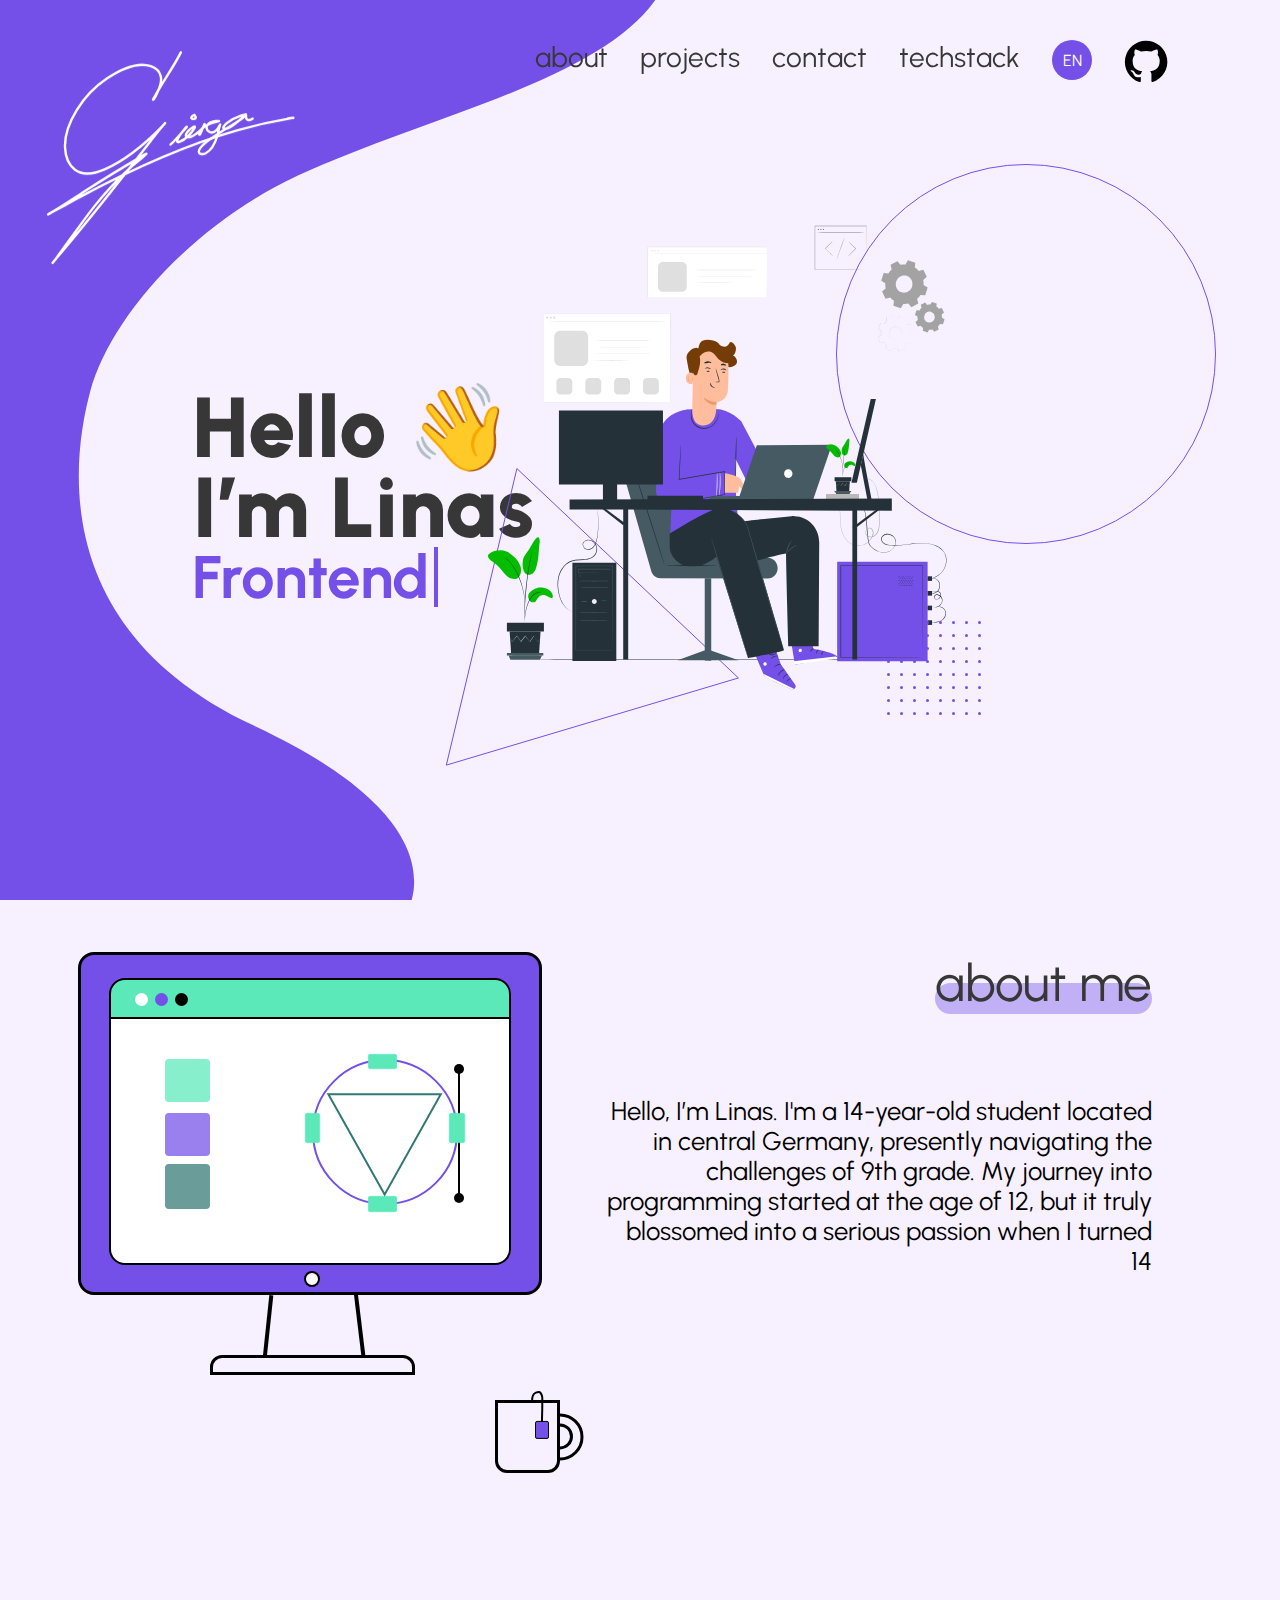
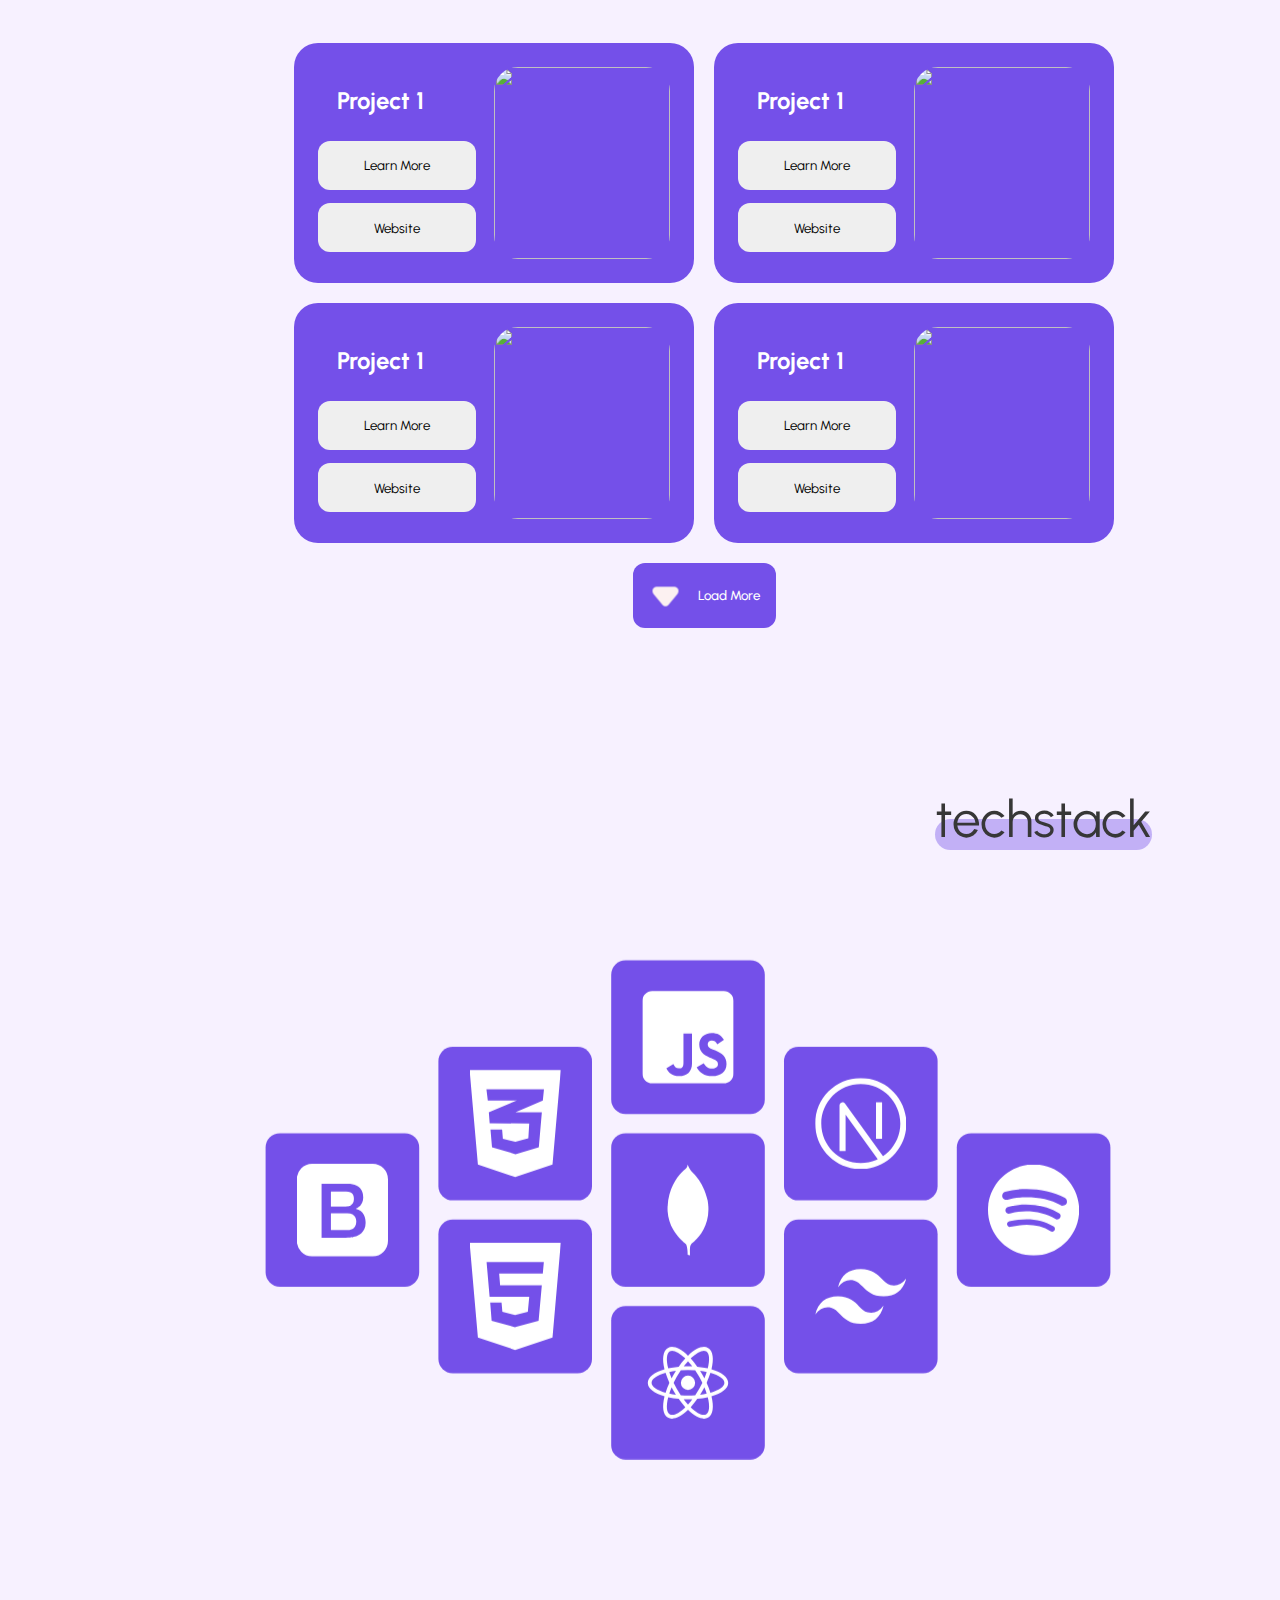
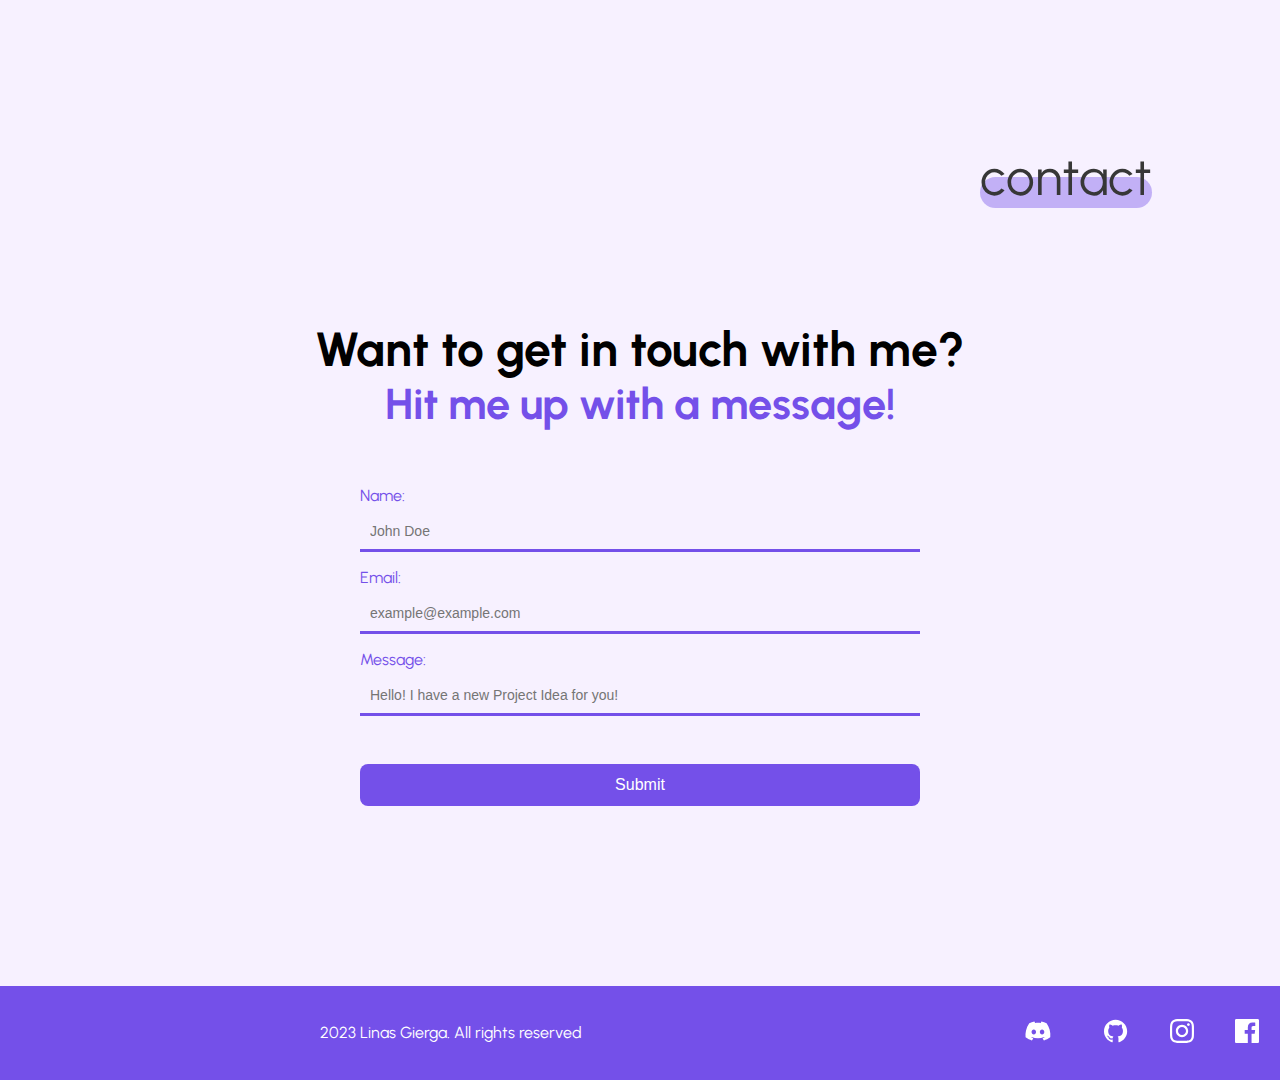
==== commit 7a8e59e0: "update" ====
--- a/index.html
+++ b/index.html
@@ -97,34 +97,11 @@
             </button>
             <div id="projectSidebar"></div>
         </div>
-        <div class="section2right">
-            <h1 class="textMarker">projects</h1>
-            <div class="gear">
-                <img src="/src/assets/gear.svg" alt="">
-            </div>
-        </div>
+            
 
     </section>
 
-    <section class="section3">
-        <div class="section3left">
-            <div class="paintBrush">
-                <svg width="530" height="530" viewBox="0 0 530 530" fill="none" xmlns="http://www.w3.org/2000/svg">
-                    <g clip-path="url(#clip0_255_200)">
-                    <path d="M438.974 158.139L324.806 73.798C318.498 69.1379 310.597 67.1746 302.841 68.34C295.085 69.5053 288.11 73.7039 283.45 80.0121L194.316 200.669C190.871 205.326 188.869 210.892 188.559 216.676C188.249 222.46 189.645 228.208 192.574 233.206L215.136 271.742C216.497 274.046 217.314 276.63 217.527 279.297C217.741 281.965 217.344 284.646 216.367 287.137C215.325 289.748 213.689 292.08 211.588 293.949C209.488 295.818 206.981 297.172 204.266 297.903C189.229 302.526 175.915 311.533 166.029 323.77C156.143 336.007 150.135 350.916 148.775 366.589L146.121 396.379C145.715 400.987 146.502 405.622 148.407 409.837C150.311 414.053 153.27 417.706 156.997 420.446C160.724 423.186 165.094 424.92 169.686 425.481C174.277 426.042 178.936 425.41 183.213 423.648L211.329 412.065C225.903 406.091 238.358 395.897 247.095 382.79C255.831 369.684 260.448 354.265 260.354 338.515C260.345 335.834 260.943 333.186 262.104 330.77C263.265 328.354 264.958 326.232 267.056 324.564C269.155 322.896 271.604 321.725 274.22 321.139C276.836 320.553 279.55 320.568 282.16 321.181L325.468 331.395C331.107 332.723 337.012 332.366 342.45 330.367C347.887 328.368 352.618 324.816 356.054 320.152L445.188 199.495C449.848 193.187 451.812 185.286 450.646 177.53C449.481 169.774 445.282 162.799 438.974 158.139ZM346.54 313.123C344.477 315.914 341.64 318.038 338.381 319.233C335.123 320.428 331.585 320.64 328.207 319.845L284.898 309.631C280.547 308.605 276.019 308.579 271.656 309.555C267.293 310.532 263.208 312.485 259.709 315.267C256.21 318.05 253.387 321.589 251.452 325.62C249.518 329.651 248.523 334.068 248.542 338.539C248.624 351.937 244.697 365.054 237.266 376.202C229.834 387.351 219.238 396.022 206.84 401.101L178.724 412.684C176.323 413.492 173.762 413.709 171.259 413.316C168.756 412.922 166.385 411.931 164.348 410.426C162.31 408.92 160.666 406.945 159.554 404.669C158.443 402.392 157.897 399.881 157.964 397.348L160.611 367.568C161.823 354.109 167.046 341.324 175.605 330.867C184.164 320.409 195.665 312.762 208.618 308.913C212.875 307.596 216.779 305.334 220.039 302.296C223.299 299.258 225.83 295.523 227.444 291.369C229.057 287.215 229.711 282.751 229.356 278.309C229.001 273.867 227.647 269.563 225.396 265.718L202.793 227.196C201.04 224.201 200.204 220.757 200.388 217.291C200.572 213.825 201.769 210.49 203.83 207.697L219.166 186.938L361.876 292.364L346.54 313.123ZM368.904 282.85L226.194 177.424L268.533 120.111C268.749 124.736 270.007 129.252 272.212 133.323C274.417 137.394 277.513 140.915 281.268 143.622C285.356 145.538 289.81 146.549 294.325 146.584C298.839 146.62 303.308 145.679 307.426 143.828C311.481 142.618 316.675 141.381 318.025 142.32C322.092 145.574 316.167 164.624 312.985 174.862C307.724 191.799 303.567 205.17 311.606 211.109C320.549 217.715 334.648 207.071 352.469 193.618C361.471 186.827 378.205 174.188 382.163 174.922C383.455 177.155 381.125 186.699 379.749 192.403C376.63 205.364 373.418 218.771 381.739 225.682C388.209 230.859 398.619 229.608 414.163 221.605L368.904 282.85ZM433.186 195.834C396.578 221.659 389.807 216.731 389.321 216.592C386.663 214.378 389.664 201.875 391.279 195.17C394.22 182.887 397.006 171.254 389.442 165.666L389.261 165.532C379.383 158.5 363.611 170.393 345.35 184.183C337.32 191.007 328.425 196.743 318.895 201.243C319.742 193.429 321.548 185.749 324.272 178.376C329.929 160.187 335.778 141.361 325.396 133.059C322.132 131.292 318.497 130.318 314.786 130.216C311.076 130.114 307.393 130.886 304.036 132.471C297.721 134.35 291.753 136.118 287.355 133.472C281.635 130.246 279.155 120.325 279.61 105.117L292.964 87.0405C295.76 83.2556 299.945 80.7364 304.599 80.0372C309.252 79.338 313.993 80.516 317.778 83.3121L431.946 167.653C435.731 170.449 438.25 174.634 438.949 179.287C439.648 183.941 438.47 188.682 435.674 192.466L433.186 195.834ZM178.067 391.875C180.889 393.96 184.267 395.161 187.772 395.327C191.277 395.493 194.753 394.615 197.759 392.805C200.766 390.995 203.168 388.335 204.663 385.16C206.157 381.985 206.677 378.438 206.155 374.967C205.634 371.497 204.095 368.26 201.733 365.664C199.372 363.068 196.294 361.231 192.888 360.385C189.482 359.538 185.902 359.721 182.6 360.909C179.299 362.098 176.423 364.239 174.338 367.061C171.542 370.846 170.364 375.587 171.063 380.24C171.763 384.894 174.282 389.079 178.067 391.875ZM192.123 372.847C193.064 373.542 193.778 374.5 194.174 375.601C194.57 376.702 194.631 377.895 194.349 379.03C194.067 380.165 193.454 381.191 192.589 381.979C191.724 382.766 190.645 383.279 189.488 383.452C188.331 383.626 187.149 383.453 186.091 382.955C185.032 382.457 184.145 381.656 183.542 380.654C182.939 379.652 182.646 378.493 182.702 377.325C182.757 376.156 183.157 375.031 183.852 374.09C184.784 372.828 186.179 371.988 187.73 371.755C189.282 371.522 190.862 371.915 192.123 372.847Z" fill="#7450E9"/>
-                    </g>
-                    <defs>
-                    <clipPath id="clip0_255_200">
-                    <rect width="378.514" height="378.514" fill="white" transform="translate(224.909) rotate(36.4548)"/>
-                    </clipPath>
-                    </defs>
-                    </svg>         
-            </div>
-            
-        </div>
-
-
-        
+    <section class="section3">        
         <div class="section3right">
             <div class="headline">
                 <h1 class="textMarker">techstack</h1>
--- a/src/styles/projectSection.css
+++ b/src/styles/projectSection.css
@@ -27,11 +27,16 @@
 }
 
 .section2 {
-    justify-content: space-between;
+    display: flex;
+    justify-content: center;
+    align-items: center;
 }
 
 .section2left {
     margin-left: 10%;
+    display: flex;
+    justify-content: center;
+    align-items: center;
 }
 
 #loadMoreBtn {
--- a/src/styles/techstack.css
+++ b/src/styles/techstack.css
@@ -22,16 +22,13 @@
     transition: all 0.3s ease;
 }
 
-.section3left {
-    margin-left: 5%;
+.section3right {
+    width: 100%;
     display: flex;
+    flex-direction: column;
     justify-content: center;
     align-items: center;
-}
 
-.section3right {
-    text-align: right;
-    margin-right: 10%;
 }
 
 .stack {
@@ -39,6 +36,7 @@
     flex: 1;
     max-width: 50%;
     margin-top: 2em;
+    scale: 1.2;
 }
 
 .row {
